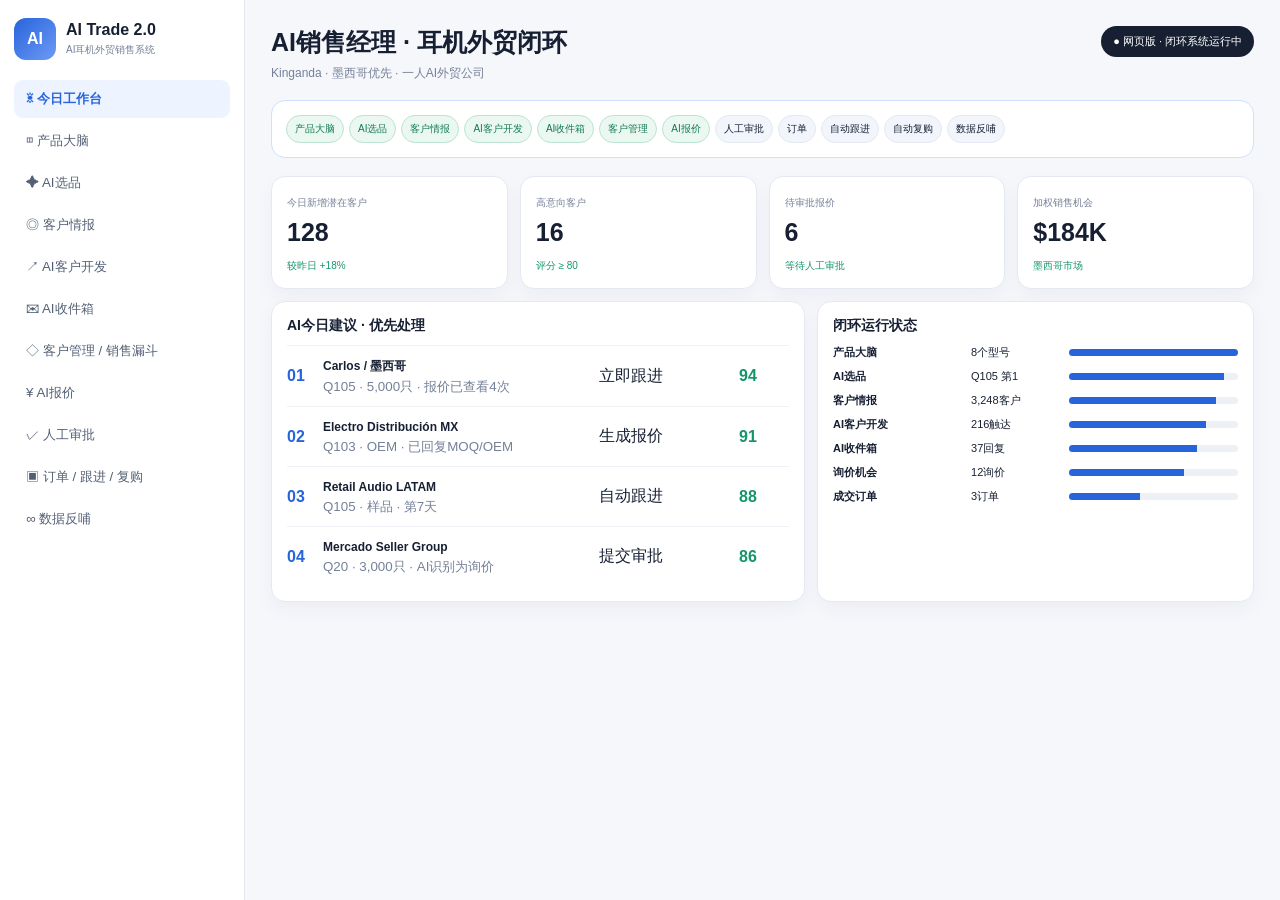
==== index.html @ da8021ea "将 AI Trade 2.0 管理后台全面中文化" ====
<!doctype html><html lang="zh-CN"><head><meta charset="utf-8"><meta name="viewport" content="width=device-width,initial-scale=1"><title>AI Trade 2.0 · AI耳机外贸销售系统</title><style>:root{--bg:#f5f7fb;--card:#fff;--text:#172033;--muted:#758198;--line:#e4e9f1;--blue:#2764dc;--soft:#edf4ff;--green:#159668}*{box-sizing:border-box}body{margin:0;font-family:"Microsoft YaHei",Arial,sans-serif;background:var(--bg);color:var(--text)}.app{display:grid;grid-template-columns:245px 1fr;min-height:100vh}aside{background:#fff;border-right:1px solid var(--line);padding:18px 14px;position:sticky;top:0;height:100vh}.brand{display:flex;gap:10px;align-items:center;margin-bottom:18px}.logo{width:42px;height:42px;border-radius:12px;background:linear-gradient(135deg,#2764dc,#6d9af5);display:grid;place-items:center;color:#fff;font-weight:900}.brand b{display:block}.brand small{font-size:10px;color:var(--muted)}nav button{width:100%;border:0;background:transparent;padding:10px 12px;border-radius:9px;text-align:left;color:#536074;cursor:pointer;margin:2px 0}nav button:hover,nav button.active{background:var(--soft);color:var(--blue);font-weight:700}main{padding:26px}.top{display:flex;justify-content:space-between;gap:20px;align-items:flex-start}.top h1{margin:0;font-size:25px}.top p{margin:6px 0 0;color:var(--muted);font-size:12px}.badge{background:#172033;color:white;border-radius:999px;padding:8px 12px;font-size:11px}.flow{background:#fff;border:1px solid #cfe0ff;border-radius:14px;padding:14px;margin:18px 0;display:flex;gap:5px;flex-wrap:wrap}.flow span{font-size:10px;padding:6px 8px;border-radius:999px;background:#f2f6fc;border:1px solid var(--line)}.flow span.done{background:#eaf8f1;color:#137a55;border-color:#bce4d1}.grid4{display:grid;grid-template-columns:repeat(4,1fr);gap:12px}.card{background:#fff;border:1px solid var(--line);border-radius:14px;padding:15px;box-shadow:0 8px 20px rgba(24,38,70,.04)}.kpi small{color:var(--muted);font-size:10px}.kpi b{display:block;font-size:25px;margin:8px 0}.kpi em{font-style:normal;color:var(--green);font-size:10px}.layout{display:grid;grid-template-columns:1.1fr .9fr;gap:12px;margin-top:12px}.section h2{margin:0 0 10px;font-size:14px}.lead{display:grid;grid-template-columns:36px 1fr 140px 50px;align-items:center;border-top:1px solid #eef1f5;padding:10px 0}.lead .n{font-weight:800;color:var(--blue)}.lead b{font-size:12px}.lead small{display:block;color:var(--muted);margin-top:3px}.score{color:var(--green);font-weight:800}.barrow{display:grid;grid-template-columns:130px 90px 1fr;gap:8px;align-items:center;margin:9px 0;font-size:11px}.bar{height:7px;background:#edf1f5;border-radius:10px;overflow:hidden}.bar i{display:block;height:100%;background:var(--blue)}table{width:100%;border-collapse:collapse;font-size:11px}th,td{text-align:left;padding:10px;border-bottom:1px solid #eef1f5}.tag{display:inline-block;padding:3px 7px;border-radius:999px;background:#eef3fb;font-size:9px}.hot{background:#fff0ed;color:#b7472e}.ok{background:#eaf8f1;color:#147b56}.page{display:none}.page.active{display:block}.btn{border:1px solid var(--blue);background:var(--blue);color:white;border-radius:8px;padding:7px 9px;font-size:10px;cursor:pointer}.ghost{background:white;color:var(--blue)}.productGrid{display:grid;grid-template-columns:repeat(4,1fr);gap:10px}.product h3{margin:0}.product p{color:var(--muted);font-size:10px;line-height:1.5}.product .rank{float:right;color:var(--green);font-weight:800}.pipeline{display:grid;grid-template-columns:repeat(4,1fr);gap:10px}.col{background:#f9fbfe;border:1px solid var(--line);border-radius:12px;padding:10px;min-height:180px}.deal{background:#fff;border:1px solid var(--line);border-radius:9px;padding:9px;margin-top:7px}.deal small{display:block;color:var(--muted);margin-top:4px}@media(max-width:1050px){.grid4,.productGrid{grid-template-columns:repeat(2,1fr)}.layout{grid-template-columns:1fr}.app{grid-template-columns:90px 1fr}.brand div:last-child,nav button span{display:none}.pipeline{grid-template-columns:repeat(2,1fr)}}@media(max-width:650px){main{padding:15px}.grid4,.productGrid,.pipeline{grid-template-columns:1fr}.app{grid-template-columns:1fr}aside{height:auto;position:static}nav{display:flex;overflow:auto}nav button{min-width:55px}}</style></head><body><div class="app"><aside><div class="brand"><div class="logo">AI</div><div><b>AI Trade 2.0</b><small>AI耳机外贸销售系统</small></div></div><nav id="nav"><button class="active" data-p="today">☀ <span>今日工作台</span></button><button data-p="products">◫ <span>产品大脑</span></button><button data-p="selection">✦ <span>AI选品</span></button><button data-p="leads">◎ <span>客户情报</span></button><button data-p="sdr">↗ <span>AI客户开发</span></button><button data-p="inbox">✉ <span>AI收件箱</span></button><button data-p="crm">◇ <span>客户管理 / 销售漏斗</span></button><button data-p="quote">¥ <span>AI报价</span></button><button data-p="approval">✓ <span>人工审批</span></button><button data-p="orders">▣ <span>订单 / 跟进 / 复购</span></button><button data-p="feedback">∞ <span>数据反哺</span></button></nav></aside><main><section id="today" class="page active"><div class="top"><div><h1>AI销售经理 · 耳机外贸闭环</h1><p>Kinganda · 墨西哥优先 · 一人AI外贸公司</p></div><div class="badge">● 网页版 · 闭环系统运行中</div></div><div class="flow"><span class="done">产品大脑</span><span class="done">AI选品</span><span class="done">客户情报</span><span class="done">AI客户开发</span><span class="done">AI收件箱</span><span class="done">客户管理</span><span class="done">AI报价</span><span>人工审批</span><span>订单</span><span>自动跟进</span><span>自动复购</span><span>数据反哺</span></div><div class="grid4"><div class="card kpi"><small>今日新增潜在客户</small><b>128</b><em>较昨日 +18%</em></div><div class="card kpi"><small>高意向客户</small><b>16</b><em>评分 ≥ 80</em></div><div class="card kpi"><small>待审批报价</small><b>6</b><em>等待人工审批</em></div><div class="card kpi"><small>加权销售机会</small><b>$184K</b><em>墨西哥市场</em></div></div><div class="layout"><div class="card section"><h2>AI今日建议 · 优先处理</h2><div class="lead"><div class="n">01</div><div><b>Carlos / 墨西哥</b><small>Q105 · 5,000只 · 报价已查看4次</small></div><div>立即跟进</div><div class="score">94</div></div><div class="lead"><div class="n">02</div><div><b>Electro Distribución MX</b><small>Q103 · OEM · 已回复MOQ/OEM</small></div><div>生成报价</div><div class="score">91</div></div><div class="lead"><div class="n">03</div><div><b>Retail Audio LATAM</b><small>Q105 · 样品 · 第7天</small></div><div>自动跟进</div><div class="score">88</div></div><div class="lead"><div class="n">04</div><div><b>Mercado Seller Group</b><small>Q20 · 3,000只 · AI识别为询价</small></div><div>提交审批</div><div class="score">86</div></div></div><div class="card section"><h2>闭环运行状态</h2><div class="barrow"><b>产品大脑</b><span>8个型号</span><div class="bar"><i style="width:100%"></i></div></div><div class="barrow"><b>AI选品</b><span>Q105 第1</span><div class="bar"><i style="width:92%"></i></div></div><div class="barrow"><b>客户情报</b><span>3,248客户</span><div class="bar"><i style="width:87%"></i></div></div><div class="barrow"><b>AI客户开发</b><span>216触达</span><div class="bar"><i style="width:81%"></i></div></div><div class="barrow"><b>AI收件箱</b><span>37回复</span><div class="bar"><i style="width:76%"></i></div></div><div class="barrow"><b>询价机会</b><span>12询价</span><div class="bar"><i style="width:68%"></i></div></div><div class="barrow"><b>成交订单</b><span>3订单</span><div class="bar"><i style="width:42%"></i></div></div></div></div></section><section id="products" class="page"><div class="top"><div><h1>产品大脑</h1><p>集中管理耳机知识、价格边界、起订量、OEM/ODM能力和市场定位。</p></div></div><div class="productGrid" id="productGrid"></div></section><section id="selection" class="page"><div class="top"><div><h1>AI选品</h1><p>根据市场匹配、客户回复、询价、成交和复购数据动态排名。</p></div></div><div class="card"><table><thead><tr><th>排名</th><th>型号</th><th>市场评分</th><th>回复率</th><th>询价率</th><th>AI建议</th></tr></thead><tbody><tr><td>#1</td><td><b>Q105</b></td><td>92</td><td>18.4%</td><td>7.1%</td><td><span class="tag ok">重点放量</span></td></tr><tr><td>#2</td><td><b>Q103</b></td><td>86</td><td>14.2%</td><td>5.8%</td><td><span class="tag ok">继续推广</span></td></tr><tr><td>#3</td><td><b>Q20</b></td><td>78</td><td>9.8%</td><td>3.9%</td><td><span class="tag">继续测试</span></td></tr></tbody></table></div></section><section id="leads" class="page"><div class="top"><div><h1>客户情报</h1><p>目标公司 → 公司研究 → 关键联系人 → 销售渠道 → 产品缺口 → 客户评分。</p></div></div><div class="card"><table><thead><tr><th>公司</th><th>国家</th><th>渠道</th><th>匹配型号</th><th>评分</th><th>下一步</th></tr></thead><tbody><tr><td><b>Electro Distribución MX</b></td><td>墨西哥</td><td>经销商</td><td>Q105</td><td class="score">94</td><td>AI开发</td></tr><tr><td><b>Retail Audio LATAM</b></td><td>墨西哥</td><td>零售</td><td>Q103</td><td class="score">91</td><td>样品跟进</td></tr><tr><td><b>Mercado Seller Group</b></td><td>墨西哥</td><td>电商</td><td>Q20</td><td class="score">86</td><td>生成报价</td></tr></tbody></table></div></section><section id="sdr" class="page"><div class="top"><div><h1>AI客户开发</h1><p>AI根据客户网站、销售渠道和产品缺口生成个性化开发内容；对外邮件自动使用客户语言。</p></div></div><div class="card"><b>开发信草稿 · Electro Distribución MX</b><p style="font-size:12px;line-height:1.8">Hi Carlos team,<br><br>I reviewed your Mexico audio portfolio and noticed a gap in glasses-friendly open-ear models. We manufacture Q105, a memory-wire open-ear model selected by our Product Brain for your channel. MOQ is 1,000 pcs with OEM packaging available.<br><br>Would it help if I send 1K / 3K / 5K distributor pricing?</p><small style="color:#758198">说明：后台为中文；发送给海外客户的内容保持英语、西班牙语等客户对应语言。</small><br><br><button class="btn" onclick="alert('已送入人工审批队列（当前为网页预览模式）')">送人工审批</button></div></section><section id="inbox" class="page"><div class="top"><div><h1>AI收件箱</h1><p>自动识别价格、MOQ、样品、OEM、询价、代理意向、拒绝等客户意图，并推动CRM状态。</p></div></div><div class="card"><table><thead><tr><th>客户</th><th>客户原始消息</th><th>AI识别意图</th><th>客户阶段</th></tr></thead><tbody><tr><td>Electro Distribución MX</td><td>Please quote 3,000 pcs Q105.</td><td><span class="tag hot">正式询价</span></td><td>询价</td></tr><tr><td>Retail Audio LATAM</td><td>Can you send a sample?</td><td><span class="tag">样品需求</span></td><td>样品</td></tr></tbody></table></div></section><section id="crm" class="page"><div class="top"><div><h1>客户管理 / 销售漏斗</h1><p>潜在客户 → 已触达 → 已回复 → 询价 → 已报价 → 样品 → 成交。</p></div></div><div class="pipeline"><div class="col"><b>潜在客户</b><div class="deal">ABC Mobile<small>Q20 · 评分74</small></div></div><div class="col"><b>询价</b><div class="deal">Electro Distribución MX<small>Q105 · $18,600 · 成交概率65%</small></div></div><div class="col"><b>已报价</b><div class="deal">Mercado Seller Group<small>Q20 · $11,400 · 成交概率72%</small></div></div><div class="col"><b>已成交</b><div class="deal">Retail Audio LATAM<small>Q103 · $24,800 · 100%</small></div></div></div></section><section id="quote" class="page"><div class="top"><div><h1>AI报价</h1><p>自动读取产品大脑阶梯价格；低于最低销售价时自动拦截并提交人工审批。</p></div></div><div class="card"><table><thead><tr><th>客户</th><th>型号</th><th>数量</th><th>单价</th><th>总金额</th><th>状态</th></tr></thead><tbody><tr><td>Electro Distribución MX</td><td>Q105</td><td>3,000</td><td>$6.20</td><td>$18,600</td><td><span class="tag hot">等待审批</span></td></tr></tbody></table></div></section><section id="approval" class="page"><div class="top"><div><h1>人工审批</h1><p>最低价、账期、独家代理、特殊条款和关键报价必须由你批准。</p></div></div><div class="card"><b>Q105 · Electro Distribución MX</b><p>3,000只 · US$18,600 · 利润规则：通过</p><button class="btn" onclick="this.textContent='已批准';this.disabled=true">批准报价</button> <button class="btn ghost">拒绝</button></div></section><section id="orders" class="page"><div class="top"><div><h1>订单 → 自动跟进 → 自动复购</h1><p>人工审批后转订单；交付后自动启动复购计时和客户唤醒。</p></div></div><div class="card"><table><thead><tr><th>订单号</th><th>客户</th><th>型号</th><th>金额</th><th>订单状态</th><th>复购信号</th></tr></thead><tbody><tr><td>SO-260912-001</td><td>Retail Audio LATAM</td><td>Q103</td><td>$24,800</td><td><span class="tag ok">已交付</span></td><td>评分82 · 第30天</td></tr></tbody></table></div></section><section id="feedback" class="page"><div class="top"><div><h1>数据反哺</h1><p>回复、询价、成交、丢单和复购结果自动回写产品优先级、客户评分和渠道效果。</p></div></div><div class="grid4"><div class="card kpi"><small>客户回复率</small><b>16.8%</b></div><div class="card kpi"><small>询价转化率</small><b>6.2%</b></div><div class="card kpi"><small>成交率</small><b>2.4%</b></div><div class="card kpi"><small>复购信号</small><b>8</b></div></div></section></main></div><script>const products=[['Q105','记忆钢丝开放式耳机 · 眼镜友好',92],['Q103','开放式耳机 · 支持OEM/ODM',86],['Q20','高性价比TWS耳机',78],['Q110','高端耳挂式耳机',75],['Q86','运动耳机',72],['Q21','零售型TWS耳机',70],['Q81','入门级TWS耳机',68],['S19','私人品牌TWS耳机',66]];document.getElementById('productGrid').innerHTML=products.map(p=>`<div class="card product"><span class="rank">AI评分 ${p[2]}</span><h3>${p[0]}</h3><p>${p[1]}</p><span class="tag">起订量 1,000只</span> <span class="tag">OEM/ODM</span></div>`).join('');document.querySelectorAll('#nav button').forEach(b=>b.onclick=()=>{document.querySelectorAll('#nav button').forEach(x=>x.classList.remove('active'));b.classList.add('active');document.querySelectorAll('.page').forEach(x=>x.classList.remove('active'));document.getElementById(b.dataset.p).classList.add('active')});</script></body></html>
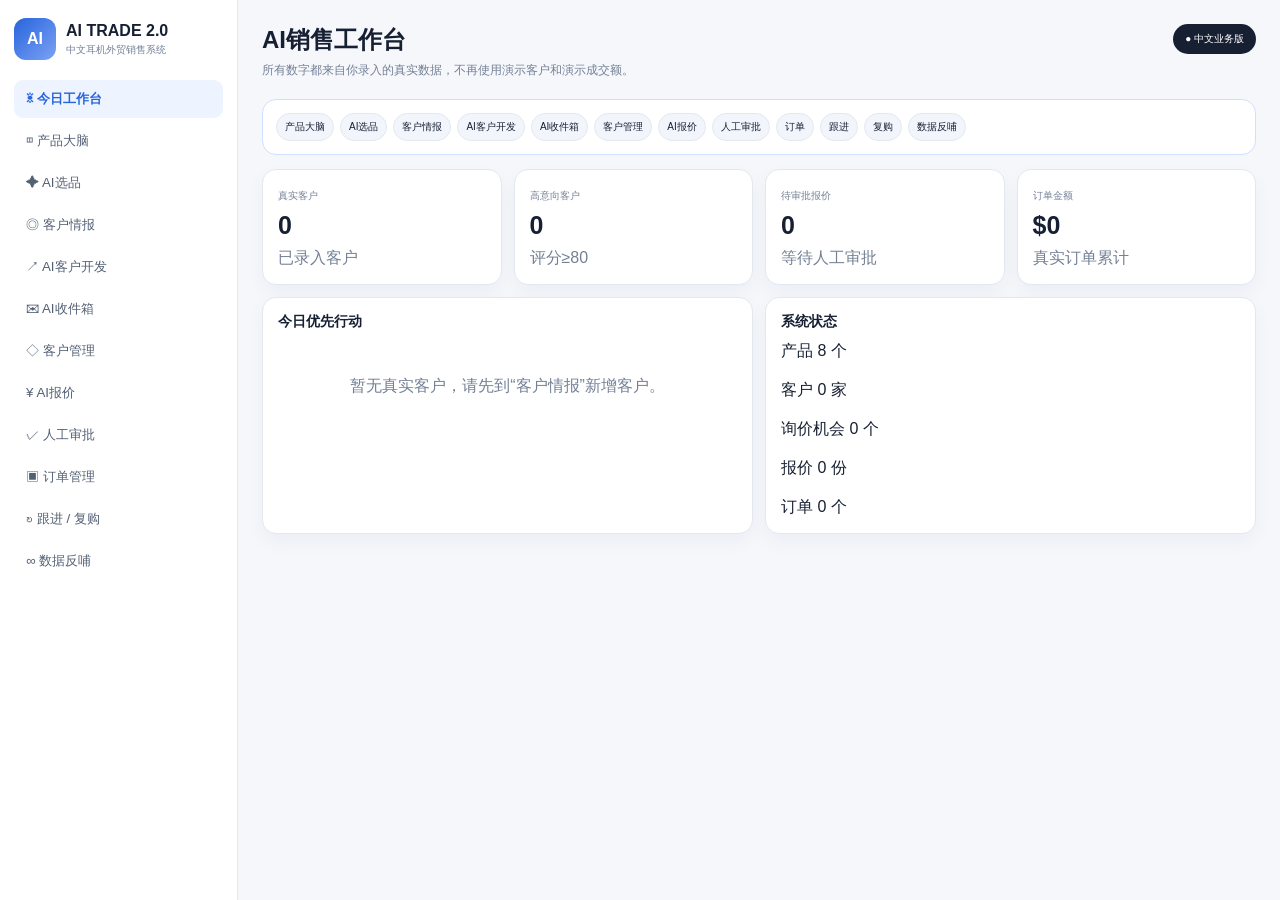
==== commit 035d2117: "升级中文真实数据驱动闭环版" ====
--- a/index.html
+++ b/index.html
@@ -1 +1 @@
-<!doctype html><html lang="zh-CN"><head><meta charset="utf-8"><meta name="viewport" content="width=device-width,initial-scale=1"><title>AI Trade 2.0 · AI耳机外贸销售系统</title><style>:root{--bg:#f5f7fb;--card:#fff;--text:#172033;--muted:#758198;--line:#e4e9f1;--blue:#2764dc;--soft:#edf4ff;--green:#159668}*{box-sizing:border-box}body{margin:0;font-family:"Microsoft YaHei",Arial,sans-serif;background:var(--bg);color:var(--text)}.app{display:grid;grid-template-columns:245px 1fr;min-height:100vh}aside{background:#fff;border-right:1px solid var(--line);padding:18px 14px;position:sticky;top:0;height:100vh}.brand{display:flex;gap:10px;align-items:center;margin-bottom:18px}.logo{width:42px;height:42px;border-radius:12px;background:linear-gradient(135deg,#2764dc,#6d9af5);display:grid;place-items:center;color:#fff;font-weight:900}.brand b{display:block}.brand small{font-size:10px;color:var(--muted)}nav button{width:100%;border:0;background:transparent;padding:10px 12px;border-radius:9px;text-align:left;color:#536074;cursor:pointer;margin:2px 0}nav button:hover,nav button.active{background:var(--soft);color:var(--blue);font-weight:700}main{padding:26px}.top{display:flex;justify-content:space-between;gap:20px;align-items:flex-start}.top h1{margin:0;font-size:25px}.top p{margin:6px 0 0;color:var(--muted);font-size:12px}.badge{background:#172033;color:white;border-radius:999px;padding:8px 12px;font-size:11px}.flow{background:#fff;border:1px solid #cfe0ff;border-radius:14px;padding:14px;margin:18px 0;display:flex;gap:5px;flex-wrap:wrap}.flow span{font-size:10px;padding:6px 8px;border-radius:999px;background:#f2f6fc;border:1px solid var(--line)}.flow span.done{background:#eaf8f1;color:#137a55;border-color:#bce4d1}.grid4{display:grid;grid-template-columns:repeat(4,1fr);gap:12px}.card{background:#fff;border:1px solid var(--line);border-radius:14px;padding:15px;box-shadow:0 8px 20px rgba(24,38,70,.04)}.kpi small{color:var(--muted);font-size:10px}.kpi b{display:block;font-size:25px;margin:8px 0}.kpi em{font-style:normal;color:var(--green);font-size:10px}.layout{display:grid;grid-template-columns:1.1fr .9fr;gap:12px;margin-top:12px}.section h2{margin:0 0 10px;font-size:14px}.lead{display:grid;grid-template-columns:36px 1fr 140px 50px;align-items:center;border-top:1px solid #eef1f5;padding:10px 0}.lead .n{font-weight:800;color:var(--blue)}.lead b{font-size:12px}.lead small{display:block;color:var(--muted);margin-top:3px}.score{color:var(--green);font-weight:800}.barrow{display:grid;grid-template-columns:130px 90px 1fr;gap:8px;align-items:center;margin:9px 0;font-size:11px}.bar{height:7px;background:#edf1f5;border-radius:10px;overflow:hidden}.bar i{display:block;height:100%;background:var(--blue)}table{width:100%;border-collapse:collapse;font-size:11px}th,td{text-align:left;padding:10px;border-bottom:1px solid #eef1f5}.tag{display:inline-block;padding:3px 7px;border-radius:999px;background:#eef3fb;font-size:9px}.hot{background:#fff0ed;color:#b7472e}.ok{background:#eaf8f1;color:#147b56}.page{display:none}.page.active{display:block}.btn{border:1px solid var(--blue);background:var(--blue);color:white;border-radius:8px;padding:7px 9px;font-size:10px;cursor:pointer}.ghost{background:white;color:var(--blue)}.productGrid{display:grid;grid-template-columns:repeat(4,1fr);gap:10px}.product h3{margin:0}.product p{color:var(--muted);font-size:10px;line-height:1.5}.product .rank{float:right;color:var(--green);font-weight:800}.pipeline{display:grid;grid-template-columns:repeat(4,1fr);gap:10px}.col{background:#f9fbfe;border:1px solid var(--line);border-radius:12px;padding:10px;min-height:180px}.deal{background:#fff;border:1px solid var(--line);border-radius:9px;padding:9px;margin-top:7px}.deal small{display:block;color:var(--muted);margin-top:4px}@media(max-width:1050px){.grid4,.productGrid{grid-template-columns:repeat(2,1fr)}.layout{grid-template-columns:1fr}.app{grid-template-columns:90px 1fr}.brand div:last-child,nav button span{display:none}.pipeline{grid-template-columns:repeat(2,1fr)}}@media(max-width:650px){main{padding:15px}.grid4,.productGrid,.pipeline{grid-template-columns:1fr}.app{grid-template-columns:1fr}aside{height:auto;position:static}nav{display:flex;overflow:auto}nav button{min-width:55px}}</style></head><body><div class="app"><aside><div class="brand"><div class="logo">AI</div><div><b>AI Trade 2.0</b><small>AI耳机外贸销售系统</small></div></div><nav id="nav"><button class="active" data-p="today">☀ <span>今日工作台</span></button><button data-p="products">◫ <span>产品大脑</span></button><button data-p="selection">✦ <span>AI选品</span></button><button data-p="leads">◎ <span>客户情报</span></button><button data-p="sdr">↗ <span>AI客户开发</span></button><button data-p="inbox">✉ <span>AI收件箱</span></button><button data-p="crm">◇ <span>客户管理 / 销售漏斗</span></button><button data-p="quote">¥ <span>AI报价</span></button><button data-p="approval">✓ <span>人工审批</span></button><button data-p="orders">▣ <span>订单 / 跟进 / 复购</span></button><button data-p="feedback">∞ <span>数据反哺</span></button></nav></aside><main><section id="today" class="page active"><div class="top"><div><h1>AI销售经理 · 耳机外贸闭环</h1><p>Kinganda · 墨西哥优先 · 一人AI外贸公司</p></div><div class="badge">● 网页版 · 闭环系统运行中</div></div><div class="flow"><span class="done">产品大脑</span><span class="done">AI选品</span><span class="done">客户情报</span><span class="done">AI客户开发</span><span class="done">AI收件箱</span><span class="done">客户管理</span><span class="done">AI报价</span><span>人工审批</span><span>订单</span><span>自动跟进</span><span>自动复购</span><span>数据反哺</span></div><div class="grid4"><div class="card kpi"><small>今日新增潜在客户</small><b>128</b><em>较昨日 +18%</em></div><div class="card kpi"><small>高意向客户</small><b>16</b><em>评分 ≥ 80</em></div><div class="card kpi"><small>待审批报价</small><b>6</b><em>等待人工审批</em></div><div class="card kpi"><small>加权销售机会</small><b>$184K</b><em>墨西哥市场</em></div></div><div class="layout"><div class="card section"><h2>AI今日建议 · 优先处理</h2><div class="lead"><div class="n">01</div><div><b>Carlos / 墨西哥</b><small>Q105 · 5,000只 · 报价已查看4次</small></div><div>立即跟进</div><div class="score">94</div></div><div class="lead"><div class="n">02</div><div><b>Electro Distribución MX</b><small>Q103 · OEM · 已回复MOQ/OEM</small></div><div>生成报价</div><div class="score">91</div></div><div class="lead"><div class="n">03</div><div><b>Retail Audio LATAM</b><small>Q105 · 样品 · 第7天</small></div><div>自动跟进</div><div class="score">88</div></div><div class="lead"><div class="n">04</div><div><b>Mercado Seller Group</b><small>Q20 · 3,000只 · AI识别为询价</small></div><div>提交审批</div><div class="score">86</div></div></div><div class="card section"><h2>闭环运行状态</h2><div class="barrow"><b>产品大脑</b><span>8个型号</span><div class="bar"><i style="width:100%"></i></div></div><div class="barrow"><b>AI选品</b><span>Q105 第1</span><div class="bar"><i style="width:92%"></i></div></div><div class="barrow"><b>客户情报</b><span>3,248客户</span><div class="bar"><i style="width:87%"></i></div></div><div class="barrow"><b>AI客户开发</b><span>216触达</span><div class="bar"><i style="width:81%"></i></div></div><div class="barrow"><b>AI收件箱</b><span>37回复</span><div class="bar"><i style="width:76%"></i></div></div><div class="barrow"><b>询价机会</b><span>12询价</span><div class="bar"><i style="width:68%"></i></div></div><div class="barrow"><b>成交订单</b><span>3订单</span><div class="bar"><i style="width:42%"></i></div></div></div></div></section><section id="products" class="page"><div class="top"><div><h1>产品大脑</h1><p>集中管理耳机知识、价格边界、起订量、OEM/ODM能力和市场定位。</p></div></div><div class="productGrid" id="productGrid"></div></section><section id="selection" class="page"><div class="top"><div><h1>AI选品</h1><p>根据市场匹配、客户回复、询价、成交和复购数据动态排名。</p></div></div><div class="card"><table><thead><tr><th>排名</th><th>型号</th><th>市场评分</th><th>回复率</th><th>询价率</th><th>AI建议</th></tr></thead><tbody><tr><td>#1</td><td><b>Q105</b></td><td>92</td><td>18.4%</td><td>7.1%</td><td><span class="tag ok">重点放量</span></td></tr><tr><td>#2</td><td><b>Q103</b></td><td>86</td><td>14.2%</td><td>5.8%</td><td><span class="tag ok">继续推广</span></td></tr><tr><td>#3</td><td><b>Q20</b></td><td>78</td><td>9.8%</td><td>3.9%</td><td><span class="tag">继续测试</span></td></tr></tbody></table></div></section><section id="leads" class="page"><div class="top"><div><h1>客户情报</h1><p>目标公司 → 公司研究 → 关键联系人 → 销售渠道 → 产品缺口 → 客户评分。</p></div></div><div class="card"><table><thead><tr><th>公司</th><th>国家</th><th>渠道</th><th>匹配型号</th><th>评分</th><th>下一步</th></tr></thead><tbody><tr><td><b>Electro Distribución MX</b></td><td>墨西哥</td><td>经销商</td><td>Q105</td><td class="score">94</td><td>AI开发</td></tr><tr><td><b>Retail Audio LATAM</b></td><td>墨西哥</td><td>零售</td><td>Q103</td><td class="score">91</td><td>样品跟进</td></tr><tr><td><b>Mercado Seller Group</b></td><td>墨西哥</td><td>电商</td><td>Q20</td><td class="score">86</td><td>生成报价</td></tr></tbody></table></div></section><section id="sdr" class="page"><div class="top"><div><h1>AI客户开发</h1><p>AI根据客户网站、销售渠道和产品缺口生成个性化开发内容；对外邮件自动使用客户语言。</p></div></div><div class="card"><b>开发信草稿 · Electro Distribución MX</b><p style="font-size:12px;line-height:1.8">Hi Carlos team,<br><br>I reviewed your Mexico audio portfolio and noticed a gap in glasses-friendly open-ear models. We manufacture Q105, a memory-wire open-ear model selected by our Product Brain for your channel. MOQ is 1,000 pcs with OEM packaging available.<br><br>Would it help if I send 1K / 3K / 5K distributor pricing?</p><small style="color:#758198">说明：后台为中文；发送给海外客户的内容保持英语、西班牙语等客户对应语言。</small><br><br><button class="btn" onclick="alert('已送入人工审批队列（当前为网页预览模式）')">送人工审批</button></div></section><section id="inbox" class="page"><div class="top"><div><h1>AI收件箱</h1><p>自动识别价格、MOQ、样品、OEM、询价、代理意向、拒绝等客户意图，并推动CRM状态。</p></div></div><div class="card"><table><thead><tr><th>客户</th><th>客户原始消息</th><th>AI识别意图</th><th>客户阶段</th></tr></thead><tbody><tr><td>Electro Distribución MX</td><td>Please quote 3,000 pcs Q105.</td><td><span class="tag hot">正式询价</span></td><td>询价</td></tr><tr><td>Retail Audio LATAM</td><td>Can you send a sample?</td><td><span class="tag">样品需求</span></td><td>样品</td></tr></tbody></table></div></section><section id="crm" class="page"><div class="top"><div><h1>客户管理 / 销售漏斗</h1><p>潜在客户 → 已触达 → 已回复 → 询价 → 已报价 → 样品 → 成交。</p></div></div><div class="pipeline"><div class="col"><b>潜在客户</b><div class="deal">ABC Mobile<small>Q20 · 评分74</small></div></div><div class="col"><b>询价</b><div class="deal">Electro Distribución MX<small>Q105 · $18,600 · 成交概率65%</small></div></div><div class="col"><b>已报价</b><div class="deal">Mercado Seller Group<small>Q20 · $11,400 · 成交概率72%</small></div></div><div class="col"><b>已成交</b><div class="deal">Retail Audio LATAM<small>Q103 · $24,800 · 100%</small></div></div></div></section><section id="quote" class="page"><div class="top"><div><h1>AI报价</h1><p>自动读取产品大脑阶梯价格；低于最低销售价时自动拦截并提交人工审批。</p></div></div><div class="card"><table><thead><tr><th>客户</th><th>型号</th><th>数量</th><th>单价</th><th>总金额</th><th>状态</th></tr></thead><tbody><tr><td>Electro Distribución MX</td><td>Q105</td><td>3,000</td><td>$6.20</td><td>$18,600</td><td><span class="tag hot">等待审批</span></td></tr></tbody></table></div></section><section id="approval" class="page"><div class="top"><div><h1>人工审批</h1><p>最低价、账期、独家代理、特殊条款和关键报价必须由你批准。</p></div></div><div class="card"><b>Q105 · Electro Distribución MX</b><p>3,000只 · US$18,600 · 利润规则：通过</p><button class="btn" onclick="this.textContent='已批准';this.disabled=true">批准报价</button> <button class="btn ghost">拒绝</button></div></section><section id="orders" class="page"><div class="top"><div><h1>订单 → 自动跟进 → 自动复购</h1><p>人工审批后转订单；交付后自动启动复购计时和客户唤醒。</p></div></div><div class="card"><table><thead><tr><th>订单号</th><th>客户</th><th>型号</th><th>金额</th><th>订单状态</th><th>复购信号</th></tr></thead><tbody><tr><td>SO-260912-001</td><td>Retail Audio LATAM</td><td>Q103</td><td>$24,800</td><td><span class="tag ok">已交付</span></td><td>评分82 · 第30天</td></tr></tbody></table></div></section><section id="feedback" class="page"><div class="top"><div><h1>数据反哺</h1><p>回复、询价、成交、丢单和复购结果自动回写产品优先级、客户评分和渠道效果。</p></div></div><div class="grid4"><div class="card kpi"><small>客户回复率</small><b>16.8%</b></div><div class="card kpi"><small>询价转化率</small><b>6.2%</b></div><div class="card kpi"><small>成交率</small><b>2.4%</b></div><div class="card kpi"><small>复购信号</small><b>8</b></div></div></section></main></div><script>const products=[['Q105','记忆钢丝开放式耳机 · 眼镜友好',92],['Q103','开放式耳机 · 支持OEM/ODM',86],['Q20','高性价比TWS耳机',78],['Q110','高端耳挂式耳机',75],['Q86','运动耳机',72],['Q21','零售型TWS耳机',70],['Q81','入门级TWS耳机',68],['S19','私人品牌TWS耳机',66]];document.getElementById('productGrid').innerHTML=products.map(p=>`<div class="card product"><span class="rank">AI评分 ${p[2]}</span><h3>${p[0]}</h3><p>${p[1]}</p><span class="tag">起订量 1,000只</span> <span class="tag">OEM/ODM</span></div>`).join('');document.querySelectorAll('#nav button').forEach(b=>b.onclick=()=>{document.querySelectorAll('#nav button').forEach(x=>x.classList.remove('active'));b.classList.add('active');document.querySelectorAll('.page').forEach(x=>x.classList.remove('active'));document.getElementById(b.dataset.p).classList.add('active')});</script></body></html>+<!doctype html><html lang="zh-CN"><head><meta charset="utf-8"><meta name="viewport" content="width=device-width,initial-scale=1"><title>AI TRADE 2.0 · 中文耳机外贸系统</title><style>:root{--b:#2764dc;--g:#159668;--r:#d9534f;--bg:#f5f7fb;--line:#e3e8f0;--text:#172033;--muted:#748096}*{box-sizing:border-box}body{margin:0;font-family:"Microsoft YaHei",Arial,sans-serif;background:var(--bg);color:var(--text)}.app{display:grid;grid-template-columns:238px 1fr;min-height:100vh}aside{background:#fff;border-right:1px solid var(--line);padding:18px 14px;position:sticky;top:0;height:100vh}.brand{display:flex;gap:10px;align-items:center;margin-bottom:18px}.logo{width:42px;height:42px;border-radius:12px;background:linear-gradient(135deg,#2764dc,#7ba2f5);display:grid;place-items:center;color:#fff;font-weight:900}.brand small{display:block;color:var(--muted);font-size:10px;margin-top:3px}nav button{width:100%;border:0;background:transparent;padding:10px 12px;margin:2px 0;text-align:left;border-radius:9px;color:#536074;cursor:pointer}nav button.active,nav button:hover{background:#edf4ff;color:var(--b);font-weight:700}main{padding:24px}.page{display:none}.page.active{display:block}.top{display:flex;justify-content:space-between;align-items:flex-start;gap:16px;margin-bottom:14px}.top h1{margin:0;font-size:24px}.top p{margin:6px 0;color:var(--muted);font-size:12px}.badge{background:#172033;color:#fff;border-radius:999px;padding:8px 12px;font-size:10px}.grid4{display:grid;grid-template-columns:repeat(4,1fr);gap:12px}.card{background:#fff;border:1px solid var(--line);border-radius:14px;padding:15px;box-shadow:0 8px 20px rgba(20,35,70,.04)}.kpi small{color:var(--muted);font-size:10px}.kpi b{font-size:25px;display:block;margin:8px 0}.flow{background:#fff;border:1px solid #cfe0ff;border-radius:14px;padding:13px;margin-bottom:14px;display:flex;gap:6px;flex-wrap:wrap}.flow span{background:#f2f6fc;border:1px solid var(--line);padding:6px 8px;border-radius:999px;font-size:10px}.btn{border:1px solid var(--b);background:var(--b);color:#fff;border-radius:8px;padding:8px 10px;font-size:11px;cursor:pointer}.btn.ghost{background:#fff;color:var(--b)}.btn.red{background:var(--r);border-color:var(--r)}.toolbar{display:flex;gap:8px;flex-wrap:wrap;margin-bottom:12px}table{width:100%;border-collapse:collapse;font-size:11px}th,td{padding:10px;border-bottom:1px solid #edf0f5;text-align:left;vertical-align:top}th{color:#6b7588;background:#fafbfd}.tag{display:inline-block;padding:3px 7px;border-radius:999px;background:#eef3fb;font-size:9px}.ok{background:#eaf8f1;color:#147b56}.hot{background:#fff0ed;color:#b7472e}.muted{color:var(--muted)}.empty{padding:35px;text-align:center;color:var(--muted)}.productGrid{display:grid;grid-template-columns:repeat(4,1fr);gap:10px}.product h3{margin:0 0 7px}.product small{color:var(--muted)}.product .score{float:right;color:var(--g);font-weight:800}.pipeline{display:grid;grid-template-columns:repeat(5,1fr);gap:10px}.col{background:#f9fbfe;border:1px solid var(--line);border-radius:12px;padding:9px;min-height:190px}.deal{background:#fff;border:1px solid var(--line);border-radius:8px;padding:8px;margin-top:7px}.deal small{display:block;color:var(--muted);margin-top:4px}.sectionTitle{font-size:14px;margin:0 0 10px}.two{display:grid;grid-template-columns:1fr 1fr;gap:12px}.note{font-size:10px;color:var(--muted);line-height:1.6}.input{padding:8px;border:1px solid var(--line);border-radius:8px;min-width:120px}@media(max-width:1000px){.grid4,.productGrid{grid-template-columns:repeat(2,1fr)}.pipeline{grid-template-columns:repeat(2,1fr)}.two{grid-template-columns:1fr}.app{grid-template-columns:82px 1fr}.brand div:last-child,nav button span{display:none}}@media(max-width:650px){.app{grid-template-columns:1fr}aside{position:static;height:auto}nav{display:flex;overflow:auto}.grid4,.productGrid,.pipeline{grid-template-columns:1fr}main{padding:14px}}</style></head><body><div class="app"><aside><div class="brand"><div class="logo">AI</div><div><b>AI TRADE 2.0</b><small>中文耳机外贸销售系统</small></div></div><nav id="nav"><button class="active" data-p="today">☀ <span>今日工作台</span></button><button data-p="products">◫ <span>产品大脑</span></button><button data-p="selection">✦ <span>AI选品</span></button><button data-p="leads">◎ <span>客户情报</span></button><button data-p="sdr">↗ <span>AI客户开发</span></button><button data-p="inbox">✉ <span>AI收件箱</span></button><button data-p="crm">◇ <span>客户管理</span></button><button data-p="quotes">¥ <span>AI报价</span></button><button data-p="approval">✓ <span>人工审批</span></button><button data-p="orders">▣ <span>订单管理</span></button><button data-p="follow">↻ <span>跟进 / 复购</span></button><button data-p="feedback">∞ <span>数据反哺</span></button></nav></aside><main><section id="today" class="page active"><div class="top"><div><h1>AI销售工作台</h1><p>所有数字都来自你录入的真实数据，不再使用演示客户和演示成交额。</p></div><div class="badge">● 中文业务版</div></div><div class="flow"><span>产品大脑</span><span>AI选品</span><span>客户情报</span><span>AI客户开发</span><span>AI收件箱</span><span>客户管理</span><span>AI报价</span><span>人工审批</span><span>订单</span><span>跟进</span><span>复购</span><span>数据反哺</span></div><div class="grid4" id="kpis"></div><div class="two" style="margin-top:12px"><div class="card"><h2 class="sectionTitle">今日优先行动</h2><div id="actions"></div></div><div class="card"><h2 class="sectionTitle">系统状态</h2><div id="status"></div></div></div></section><section id="products" class="page"><div class="top"><div><h1>产品大脑</h1><p>管理型号、MOQ、成本、底价、阶梯报价、市场评分和OEM能力。</p></div><button class="btn" onclick="addProduct()">+ 新增产品</button></div><div class="productGrid" id="productGrid"></div></section><section id="selection" class="page"><div class="top"><div><h1>AI选品</h1><p>根据市场评分、询价、成交和复购数据动态排序。</p></div></div><div class="card"><table><thead><tr><th>排名</th><th>型号</th><th>市场评分</th><th>询价数</th><th>订单数</th><th>复购信号</th><th>AI建议</th></tr></thead><tbody id="selectionRows"></tbody></table></div></section><section id="leads" class="page"><div class="top"><div><h1>客户情报</h1><p>录入真实目标客户、国家、渠道、联系人、邮箱、WhatsApp、匹配型号与评分。</p></div><button class="btn" onclick="addLead()">+ 新增客户</button></div><div class="toolbar"><button class="btn ghost" onclick="exportData()">导出全部数据</button><button class="btn ghost" onclick="importData()">导入JSON</button></div><div class="card"><table><thead><tr><th>公司</th><th>国家</th><th>联系人</th><th>联系方式</th><th>渠道</th><th>匹配型号</th><th>评分</th><th>阶段</th><th>操作</th></tr></thead><tbody id="leadRows"></tbody></table></div></section><section id="sdr" class="page"><div class="top"><div><h1>AI客户开发</h1><p>后台中文；对外开发内容根据客户国家使用英语、西班牙语等对应语言。</p></div></div><div class="card"><div class="note">选择客户后生成个性化开发草稿。当前网页版本负责业务流程与数据管理；真实邮件发送将在接入 Gmail/API 后启用。</div><br><select id="sdrLead" class="input"></select> <button class="btn" onclick="makeDraft()">生成开发草稿</button><div id="draft" style="margin-top:15px;line-height:1.8;font-size:12px"></div></div></section><section id="inbox" class="page"><div class="top"><div><h1>AI收件箱</h1><p>把客户回复录入系统，AI规则识别询价、样品、MOQ、OEM、代理和拒绝，并推进CRM。</p></div></div><div class="card"><select id="inboxLead" class="input"></select> <input id="inboxMsg" class="input" style="min-width:380px" placeholder="粘贴客户回复，如 Please quote 3000 pcs Q105"> <button class="btn" onclick="processInbox()">AI识别并推进</button><div id="inboxResult" style="margin-top:12px"></div></div></section><section id="crm" class="page"><div class="top"><div><h1>客户管理 / 销售漏斗</h1><p>潜在客户 → 已联系 → 已回复 → 询价 → 已报价 → 样品 → 成交。</p></div></div><div class="pipeline" id="pipeline"></div></section><section id="quotes" class="page"><div class="top"><div><h1>AI报价</h1><p>从产品大脑读取价格；低于底价自动拦截并要求人工审批。</p></div><button class="btn" onclick="addQuote()">+ 新建报价</button></div><div class="card"><table><thead><tr><th>客户</th><th>型号</th><th>数量</th><th>单价</th><th>总额</th><th>状态</th><th>操作</th></tr></thead><tbody id="quoteRows"></tbody></table></div></section><section id="approval" class="page"><div class="top"><div><h1>人工审批</h1><p>报价、底价、账期、独代等高风险事项必须人工批准。</p></div></div><div id="approvalList"></div></section><section id="orders" class="page"><div class="top"><div><h1>订单管理</h1><p>只有已批准报价才能转订单；交付后自动进入复购池。</p></div></div><div class="card"><table><thead><tr><th>订单号</th><th>客户</th><th>型号</th><th>数量</th><th>金额</th><th>状态</th><th>操作</th></tr></thead><tbody id="orderRows"></tbody></table></div></section><section id="follow" class="page"><div class="top"><div><h1>跟进 / 复购</h1><p>自动根据客户阶段生成下一步；已交付订单形成复购信号。</p></div></div><div class="two"><div class="card"><h2 class="sectionTitle">跟进任务</h2><div id="followList"></div></div><div class="card"><h2 class="sectionTitle">复购池</h2><div id="reorderList"></div></div></div></section><section id="feedback" class="page"><div class="top"><div><h1>数据反哺</h1><p>询价、成交、丢单、复购会反向影响产品优先级与客户评分。</p></div></div><div class="grid4" id="feedbackKpis"></div><div class="card" style="margin-top:12px"><h2 class="sectionTitle">产品表现</h2><table><thead><tr><th>型号</th><th>客户数</th><th>询价</th><th>订单</th><th>复购信号</th><th>综合评分</th></tr></thead><tbody id="feedbackRows"></tbody></table></div></section></main></div><script>const KEY='aitrade_cn_v1';const seedProducts=[['Q105','记忆钢丝挂耳式开放耳机',1000,92],['Q103','开放式耳机 OEM/ODM',1000,86],['Q20','TWS 主流款',1000,78],['Q110','高端挂耳式耳机',1000,75],['Q86','运动耳机',1000,72],['Q21','零售TWS',1000,70],['Q81','入门TWS',1000,68],['S19','私模TWS',1000,66]];let db=JSON.parse(localStorage.getItem(KEY)||'null')||{products:seedProducts.map(x=>({id:uid(),model:x[0],name:x[1],moq:x[2],market:x[3],cost:null,floor:null,p1:null,p3:null,p5:null,oem:true})),leads:[],quotes:[],orders:[],events:[]};function uid(){return Math.random().toString(36).slice(2,10)}function save(){localStorage.setItem(KEY,JSON.stringify(db));renderAll()}function esc(s){return String(s??'').replace(/[&<>]/g,m=>({'&':'&amp;','<':'&lt;','>':'&gt;'}[m]))}function product(id){return db.products.find(x=>x.id===id)}function lead(id){return db.leads.find(x=>x.id===id)}function stageCN(s){return({prospect:'潜在客户',contacted:'已联系',replied:'已回复',rfq:'询价',quoted:'已报价',sample:'样品',won:'成交',lost:'丢单'})[s]||s}document.querySelectorAll('#nav button').forEach(b=>b.onclick=()=>{document.querySelectorAll('#nav button').forEach(x=>x.classList.remove('active'));b.classList.add('active');document.querySelectorAll('.page').forEach(x=>x.classList.remove('active'));document.getElementById(b.dataset.p).classList.add('active');renderAll()});function renderAll(){renderKpi();renderProducts();renderSelection();renderLeads();renderSelects();renderPipeline();renderQuotes();renderApprovals();renderOrders();renderFollow();renderFeedback()}function renderKpi(){let hot=db.leads.filter(x=>+x.score>=80).length,pending=db.quotes.filter(x=>x.status==='pending').length,won=db.orders.reduce((a,x)=>a+(+x.total||0),0),rfq=db.leads.filter(x=>['rfq','quoted','sample','won'].includes(x.stage)).length;document.getElementById('kpis').innerHTML=[['真实客户',db.leads.length,'已录入客户'],['高意向客户',hot,'评分≥80'],['待审批报价',pending,'等待人工审批'],['订单金额','$'+won.toLocaleString(),'真实订单累计']].map(x=>`<div class="card kpi"><small>${x[0]}</small><b>${x[1]}</b><span class="muted">${x[2]}</span></div>`).join('');let acts=[];db.leads.filter(x=>x.stage!=='won'&&x.stage!=='lost').sort((a,b)=>b.score-a.score).slice(0,6).forEach(x=>acts.push(`<div style="padding:9px 0;border-bottom:1px solid #edf0f5"><b>${esc(x.company)}</b> · ${stageCN(x.stage)} · 评分 ${x.score}<br><span class="muted">建议：${nextAction(x)}</span></div>`));document.getElementById('actions').innerHTML=acts.join('')||'<div class="empty">暂无真实客户，请先到“客户情报”新增客户。</div>';document.getElementById('status').innerHTML=`产品 ${db.products.length} 个<br><br>客户 ${db.leads.length} 家<br><br>询价机会 ${rfq} 个<br><br>报价 ${db.quotes.length} 份<br><br>订单 ${db.orders.length} 个`}function addProduct(){let model=prompt('型号');if(!model)return;let name=prompt('产品名称','耳机');let moq=+(prompt('MOQ','1000')||1000);let market=+(prompt('市场评分 0-100','70')||70);db.products.push({id:uid(),model,name,moq,market,cost:null,floor:null,p1:null,p3:null,p5:null,oem:true});save()}function editProduct(id){let p=product(id);p.cost=numPrompt('成本',p.cost);p.floor=numPrompt('底价',p.floor);p.p1=numPrompt('1000pcs单价',p.p1);p.p3=numPrompt('3000pcs单价',p.p3);p.p5=numPrompt('5000pcs单价',p.p5);p.market=+(prompt('市场评分',p.market)||p.market);save()}function numPrompt(t,v){let r=prompt(t,v??'');return r===''||r===null?v:+r}function renderProducts(){document.getElementById('productGrid').innerHTML=db.products.map(p=>`<div class="card product"><span class="score">${p.market}</span><h3>${esc(p.model)}</h3><small>${esc(p.name)}</small><p>MOQ：${p.moq}<br>成本：${p.cost??'未设置'}<br>底价：${p.floor??'未设置'}<br>1K/3K/5K：${p.p1??'-'} / ${p.p3??'-'} / ${p.p5??'-'}</p><button class="btn ghost" onclick="editProduct('${p.id}')">编辑价格</button></div>`).join('')}function statsForProduct(id){let leads=db.leads.filter(x=>x.productId===id),rfq=leads.filter(x=>['rfq','quoted','sample','won'].includes(x.stage)).length,orders=db.orders.filter(x=>x.productId===id),re=orders.filter(x=>x.status==='delivered').length;return{leads:leads.length,rfq,orders:orders.length,re}}function renderSelection(){let arr=db.products.map(p=>{let s=statsForProduct(p.id);let score=Math.min(100,Math.round(p.market+s.rfq*2+s.orders*5+s.re*3));return{p,s,score}}).sort((a,b)=>b.score-a.score);document.getElementById('selectionRows').innerHTML=arr.map((x,i)=>`<tr><td>#${i+1}</td><td><b>${esc(x.p.model)}</b></td><td>${x.p.market}</td><td>${x.s.rfq}</td><td>${x.s.orders}</td><td>${x.s.re}</td><td><span class="tag ${x.score>=85?'ok':''}">${x.score>=85?'重点放量':x.score>=75?'继续测试':'观察'}</span></td></tr>`).join('')}function addLead(){let company=prompt('公司名称');if(!company)return;let country=prompt('国家','墨西哥');let contact=prompt('联系人','');let email=prompt('邮箱','');let whatsapp=prompt('WhatsApp','');let channel=prompt('渠道：经销商/品牌商/电商/零售','经销商');let model=prompt('匹配型号','Q105');let p=db.products.find(x=>x.model.toLowerCase()===model.toLowerCase())||db.products[0];let score=+(prompt('客户评分 0-100','70')||70);db.leads.push({id:uid(),company,country,contact,email,whatsapp,channel,productId:p?.id||'',score,stage:'prospect',lastMsg:'',intent:'',created:Date.now()});save()}function renderLeads(){let el=document.getElementById('leadRows');el.innerHTML=db.leads.map(x=>`<tr><td><b>${esc(x.company)}</b></td><td>${esc(x.country)}</td><td>${esc(x.contact)}</td><td>${esc(x.email)}<br>${esc(x.whatsapp)}</td><td>${esc(x.channel)}</td><td>${esc(product(x.productId)?.model||'-')}</td><td>${x.score}</td><td><span class="tag">${stageCN(x.stage)}</span></td><td><button class="btn ghost" onclick="advanceLead('${x.id}')">推进</button> <button class="btn red" onclick="delLead('${x.id}')">删</button></td></tr>`).join('')||'<tr><td colspan="9" class="empty">暂无真实客户</td></tr>'}function advanceLead(id){let x=lead(id),seq=['prospect','contacted','replied','rfq','quoted','sample','won'];let i=seq.indexOf(x.stage);x.stage=seq[Math.min(i+1,seq.length-1)];save()}function delLead(id){if(confirm('删除该客户？')){db.leads=db.leads.filter(x=>x.id!==id);save()}}function renderSelects(){let opts=db.leads.map(x=>`<option value="${x.id}">${esc(x.company)}</option>`).join('');document.getElementById('sdrLead').innerHTML=opts;document.getElementById('inboxLead').innerHTML=opts}function makeDraft(){let x=lead(document.getElementById('sdrLead').value);if(!x)return;let p=product(x.productId);document.getElementById('draft').innerHTML=`<b>开发草稿 · ${esc(x.company)}</b><br><br>Hi ${esc(x.contact||x.company)} team,<br><br>I reviewed your ${esc(x.country)} sales channel and believe our ${esc(p?.model||'headphone')} could fit your portfolio. MOQ is ${p?.moq||1000} pcs and OEM/ODM is available.<br><br>Would you like me to send distributor pricing and sample details?<br><br><button class="btn" onclick="markContacted('${x.id}')">标记为已联系</button>`}function markContacted(id){let x=lead(id);x.stage='contacted';db.events.push({type:'sdr',leadId:id,time:Date.now()});save();alert('已推进为“已联系”')}function processInbox(){let x=lead(document.getElementById('inboxLead').value),msg=document.getElementById('inboxMsg').value.trim();if(!x||!msg)return;let m=msg.toLowerCase(),intent='普通回复',stage='replied';if(/quote|price|usd|cost/.test(m)){intent='询价/价格';stage='rfq'}if(/sample/.test(m)){intent='样品';stage='sample'}if(/moq/.test(m)){intent='MOQ';stage='replied'}if(/oem|logo|packag/.test(m)){intent='OEM/定制';stage='replied'}if(/distribut|agent|exclusive/.test(m)){intent='代理/经销';stage='rfq'}if(/no thanks|not interested|stop/.test(m)){intent='拒绝';stage='lost'}x.lastMsg=msg;x.intent=intent;x.stage=stage;db.events.push({type:'inbox',leadId:x.id,intent,time:Date.now()});document.getElementById('inboxResult').innerHTML=`AI识别：<b>${intent}</b> → CRM阶段：<b>${stageCN(stage)}</b>`;save()}function renderPipeline(){let stages=[['prospect','潜在客户'],['contacted','已联系'],['replied','已回复'],['rfq','询价'],['quoted','已报价']];document.getElementById('pipeline').innerHTML=stages.map(s=>`<div class="col"><b>${s[1]}</b>${db.leads.filter(x=>x.stage===s[0]).map(x=>`<div class="deal">${esc(x.company)}<small>${esc(product(x.productId)?.model||'-')} · 评分 ${x.score}</small></div>`).join('')}</div>`).join('')}function addQuote(){if(!db.leads.length)return alert('请先新增客户');let company=prompt('客户公司名');let x=db.leads.find(a=>a.company===company)||db.leads[0];let model=prompt('型号',product(x.productId)?.model||'Q105');let p=db.products.find(a=>a.model===model)||product(x.productId);let qty=+(prompt('数量','1000')||0);let suggested=qty>=5000?p.p5:qty>=3000?p.p3:p.p1;let unit=+(prompt('单价',suggested??'')||0);if(!unit)return alert('请先在产品大脑设置价格或手动输入单价');let below=p.floor!=null&&unit<p.floor;db.quotes.push({id:uid(),leadId:x.id,productId:p.id,qty,unit,total:+(qty*unit).toFixed(2),status:'pending',belowFloor:below,time:Date.now()});x.stage='quoted';save()}function renderQuotes(){document.getElementById('quoteRows').innerHTML=db.quotes.map(q=>{let x=lead(q.leadId),p=product(q.productId);return`<tr><td>${esc(x?.company||'-')}</td><td>${esc(p?.model||'-')}</td><td>${q.qty}</td><td>$${q.unit}</td><td>$${q.total.toLocaleString()}</td><td><span class="tag ${q.status==='approved'?'ok':q.belowFloor?'hot':''}">${q.status==='pending'?(q.belowFloor?'低于底价·待审批':'待审批'):q.status==='approved'?'已批准':'已拒绝'}</span></td><td>${q.status==='approved'?`<button class="btn" onclick="quoteToOrder('${q.id}')">转订单</button>`:'-'}</td></tr>`}).join('')||'<tr><td colspan="7" class="empty">暂无报价</td></tr>'}function renderApprovals(){let arr=db.quotes.filter(x=>x.status==='pending');document.getElementById('approvalList').innerHTML=arr.map(q=>`<div class="card" style="margin-bottom:10px"><b>${esc(lead(q.leadId)?.company)} · ${esc(product(q.productId)?.model)}</b><p>${q.qty}只 · 单价 $${q.unit} · 总额 $${q.total.toLocaleString()} ${q.belowFloor?'<span class="tag hot">低于底价</span>':''}</p><button class="btn" onclick="approve('${q.id}',true)">批准</button> <button class="btn red" onclick="approve('${q.id}',false)">拒绝</button></div>`).join('')||'<div class="card empty">暂无待审批事项</div>'}function approve(id,yes){let q=db.quotes.find(x=>x.id===id);q.status=yes?'approved':'rejected';save()}function quoteToOrder(id){let q=db.quotes.find(x=>x.id===id);if(q.status!=='approved')return alert('必须先人工批准');let x=lead(q.leadId);let no='SO-'+new Date().toISOString().slice(2,10).replaceAll('-','')+'-'+String(db.orders.length+1).padStart(3,'0');db.orders.push({id:uid(),no,leadId:q.leadId,productId:q.productId,qty:q.qty,total:q.total,status:'confirmed',created:Date.now()});x.stage='won';save()}function renderOrders(){document.getElementById('orderRows').innerHTML=db.orders.map(o=>`<tr><td>${o.no}</td><td>${esc(lead(o.leadId)?.company||'-')}</td><td>${esc(product(o.productId)?.model||'-')}</td><td>${o.qty}</td><td>$${o.total.toLocaleString()}</td><td><span class="tag ${o.status==='delivered'?'ok':''}">${o.status==='confirmed'?'已确认':'已交付'}</span></td><td>${o.status==='confirmed'?`<button class="btn" onclick="deliver('${o.id}')">标记交付</button>`:'进入复购池'}</td></tr>`).join('')||'<tr><td colspan="7" class="empty">暂无订单</td></tr>'}function deliver(id){let o=db.orders.find(x=>x.id===id);o.status='delivered';o.delivered=Date.now();save()}function nextAction(x){return({prospect:'准备个性化开发',contacted:'3天后跟进',replied:'根据回复继续推进',rfq:'尽快生成报价',quoted:'跟进报价反馈',sample:'跟进样品确认',won:'进入订单/复购管理',lost:'暂停触达'})[x.stage]||'检查客户状态'}function renderFollow(){let f=db.leads.filter(x=>!['won','lost'].includes(x.stage)).map(x=>`<div style="padding:9px 0;border-bottom:1px solid #edf0f5"><b>${esc(x.company)}</b><br><span class="muted">${nextAction(x)}</span></div>`).join('');document.getElementById('followList').innerHTML=f||'<div class="empty">暂无跟进任务</div>';let r=db.orders.filter(x=>x.status==='delivered').map(o=>`<div style="padding:9px 0;border-bottom:1px solid #edf0f5"><b>${esc(lead(o.leadId)?.company)}</b> · ${esc(product(o.productId)?.model)}<br><span class="muted">已交付，建议 Day 30 / 60 / 90 复购触达</span></div>`).join('');document.getElementById('reorderList').innerHTML=r||'<div class="empty">暂无复购信号</div>'}function renderFeedback(){let replied=db.events.filter(x=>x.type==='inbox').length,rfq=db.leads.filter(x=>['rfq','quoted','sample','won'].includes(x.stage)).length,won=db.orders.length,re=db.orders.filter(x=>x.status==='delivered').length;document.getElementById('feedbackKpis').innerHTML=[['客户回复',replied],['询价机会',rfq],['成交订单',won],['复购信号',re]].map(x=>`<div class="card kpi"><small>${x[0]}</small><b>${x[1]}</b></div>`).join('');document.getElementById('feedbackRows').innerHTML=db.products.map(p=>{let s=statsForProduct(p.id),score=Math.min(100,Math.round(p.market+s.rfq*2+s.orders*5+s.re*3));return`<tr><td>${esc(p.model)}</td><td>${s.leads}</td><td>${s.rfq}</td><td>${s.orders}</td><td>${s.re}</td><td><b>${score}</b></td></tr>`}).join('')}function exportData(){let a=document.createElement('a');a.href=URL.createObjectURL(new Blob([JSON.stringify(db,null,2)],{type:'application/json'}));a.download='AI_TRADE_业务数据.json';a.click()}function importData(){let i=document.createElement('input');i.type='file';i.accept='.json';i.onchange=e=>{let f=e.target.files[0],r=new FileReader();r.onload=()=>{try{db=JSON.parse(r.result);save()}catch{alert('JSON格式错误')}};r.readAsText(f)};i.click()}renderAll();</script></body></html>
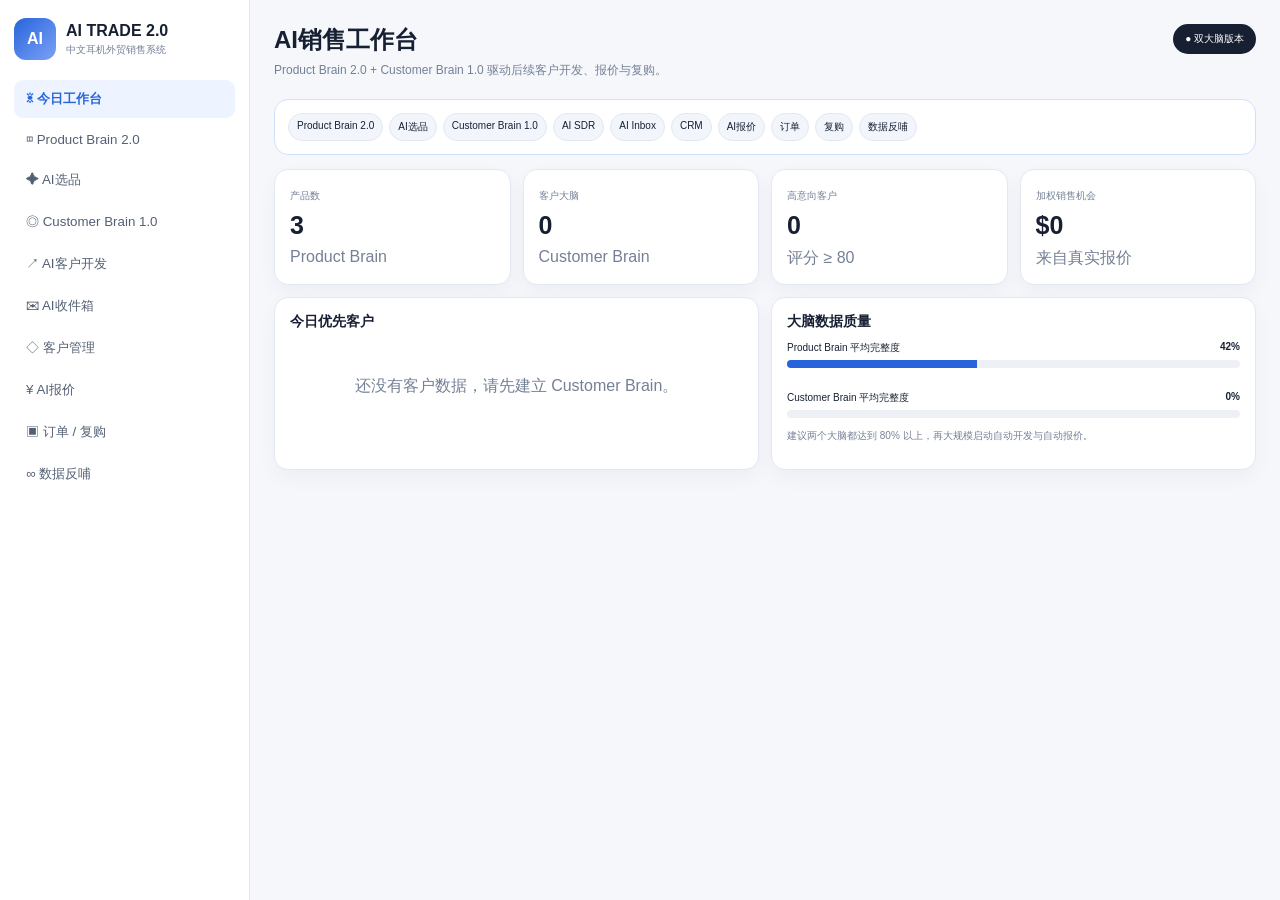
==== commit fa4b0510: "Upgrade Product Brain 2.0 and Customer Brain 1.0" ====
--- a/index.html
+++ b/index.html
@@ -1 +1,29 @@
-<!doctype html><html lang="zh-CN"><head><meta charset="utf-8"><meta name="viewport" content="width=device-width,initial-scale=1"><title>AI TRADE 2.0 · 中文耳机外贸系统</title><style>:root{--b:#2764dc;--g:#159668;--r:#d9534f;--bg:#f5f7fb;--line:#e3e8f0;--text:#172033;--muted:#748096}*{box-sizing:border-box}body{margin:0;font-family:"Microsoft YaHei",Arial,sans-serif;background:var(--bg);color:var(--text)}.app{display:grid;grid-template-columns:238px 1fr;min-height:100vh}aside{background:#fff;border-right:1px solid var(--line);padding:18px 14px;position:sticky;top:0;height:100vh}.brand{display:flex;gap:10px;align-items:center;margin-bottom:18px}.logo{width:42px;height:42px;border-radius:12px;background:linear-gradient(135deg,#2764dc,#7ba2f5);display:grid;place-items:center;color:#fff;font-weight:900}.brand small{display:block;color:var(--muted);font-size:10px;margin-top:3px}nav button{width:100%;border:0;background:transparent;padding:10px 12px;margin:2px 0;text-align:left;border-radius:9px;color:#536074;cursor:pointer}nav button.active,nav button:hover{background:#edf4ff;color:var(--b);font-weight:700}main{padding:24px}.page{display:none}.page.active{display:block}.top{display:flex;justify-content:space-between;align-items:flex-start;gap:16px;margin-bottom:14px}.top h1{margin:0;font-size:24px}.top p{margin:6px 0;color:var(--muted);font-size:12px}.badge{background:#172033;color:#fff;border-radius:999px;padding:8px 12px;font-size:10px}.grid4{display:grid;grid-template-columns:repeat(4,1fr);gap:12px}.card{background:#fff;border:1px solid var(--line);border-radius:14px;padding:15px;box-shadow:0 8px 20px rgba(20,35,70,.04)}.kpi small{color:var(--muted);font-size:10px}.kpi b{font-size:25px;display:block;margin:8px 0}.flow{background:#fff;border:1px solid #cfe0ff;border-radius:14px;padding:13px;margin-bottom:14px;display:flex;gap:6px;flex-wrap:wrap}.flow span{background:#f2f6fc;border:1px solid var(--line);padding:6px 8px;border-radius:999px;font-size:10px}.btn{border:1px solid var(--b);background:var(--b);color:#fff;border-radius:8px;padding:8px 10px;font-size:11px;cursor:pointer}.btn.ghost{background:#fff;color:var(--b)}.btn.red{background:var(--r);border-color:var(--r)}.toolbar{display:flex;gap:8px;flex-wrap:wrap;margin-bottom:12px}table{width:100%;border-collapse:collapse;font-size:11px}th,td{padding:10px;border-bottom:1px solid #edf0f5;text-align:left;vertical-align:top}th{color:#6b7588;background:#fafbfd}.tag{display:inline-block;padding:3px 7px;border-radius:999px;background:#eef3fb;font-size:9px}.ok{background:#eaf8f1;color:#147b56}.hot{background:#fff0ed;color:#b7472e}.muted{color:var(--muted)}.empty{padding:35px;text-align:center;color:var(--muted)}.productGrid{display:grid;grid-template-columns:repeat(4,1fr);gap:10px}.product h3{margin:0 0 7px}.product small{color:var(--muted)}.product .score{float:right;color:var(--g);font-weight:800}.pipeline{display:grid;grid-template-columns:repeat(5,1fr);gap:10px}.col{background:#f9fbfe;border:1px solid var(--line);border-radius:12px;padding:9px;min-height:190px}.deal{background:#fff;border:1px solid var(--line);border-radius:8px;padding:8px;margin-top:7px}.deal small{display:block;color:var(--muted);margin-top:4px}.sectionTitle{font-size:14px;margin:0 0 10px}.two{display:grid;grid-template-columns:1fr 1fr;gap:12px}.note{font-size:10px;color:var(--muted);line-height:1.6}.input{padding:8px;border:1px solid var(--line);border-radius:8px;min-width:120px}@media(max-width:1000px){.grid4,.productGrid{grid-template-columns:repeat(2,1fr)}.pipeline{grid-template-columns:repeat(2,1fr)}.two{grid-template-columns:1fr}.app{grid-template-columns:82px 1fr}.brand div:last-child,nav button span{display:none}}@media(max-width:650px){.app{grid-template-columns:1fr}aside{position:static;height:auto}nav{display:flex;overflow:auto}.grid4,.productGrid,.pipeline{grid-template-columns:1fr}main{padding:14px}}</style></head><body><div class="app"><aside><div class="brand"><div class="logo">AI</div><div><b>AI TRADE 2.0</b><small>中文耳机外贸销售系统</small></div></div><nav id="nav"><button class="active" data-p="today">☀ <span>今日工作台</span></button><button data-p="products">◫ <span>产品大脑</span></button><button data-p="selection">✦ <span>AI选品</span></button><button data-p="leads">◎ <span>客户情报</span></button><button data-p="sdr">↗ <span>AI客户开发</span></button><button data-p="inbox">✉ <span>AI收件箱</span></button><button data-p="crm">◇ <span>客户管理</span></button><button data-p="quotes">¥ <span>AI报价</span></button><button data-p="approval">✓ <span>人工审批</span></button><button data-p="orders">▣ <span>订单管理</span></button><button data-p="follow">↻ <span>跟进 / 复购</span></button><button data-p="feedback">∞ <span>数据反哺</span></button></nav></aside><main><section id="today" class="page active"><div class="top"><div><h1>AI销售工作台</h1><p>所有数字都来自你录入的真实数据，不再使用演示客户和演示成交额。</p></div><div class="badge">● 中文业务版</div></div><div class="flow"><span>产品大脑</span><span>AI选品</span><span>客户情报</span><span>AI客户开发</span><span>AI收件箱</span><span>客户管理</span><span>AI报价</span><span>人工审批</span><span>订单</span><span>跟进</span><span>复购</span><span>数据反哺</span></div><div class="grid4" id="kpis"></div><div class="two" style="margin-top:12px"><div class="card"><h2 class="sectionTitle">今日优先行动</h2><div id="actions"></div></div><div class="card"><h2 class="sectionTitle">系统状态</h2><div id="status"></div></div></div></section><section id="products" class="page"><div class="top"><div><h1>产品大脑</h1><p>管理型号、MOQ、成本、底价、阶梯报价、市场评分和OEM能力。</p></div><button class="btn" onclick="addProduct()">+ 新增产品</button></div><div class="productGrid" id="productGrid"></div></section><section id="selection" class="page"><div class="top"><div><h1>AI选品</h1><p>根据市场评分、询价、成交和复购数据动态排序。</p></div></div><div class="card"><table><thead><tr><th>排名</th><th>型号</th><th>市场评分</th><th>询价数</th><th>订单数</th><th>复购信号</th><th>AI建议</th></tr></thead><tbody id="selectionRows"></tbody></table></div></section><section id="leads" class="page"><div class="top"><div><h1>客户情报</h1><p>录入真实目标客户、国家、渠道、联系人、邮箱、WhatsApp、匹配型号与评分。</p></div><button class="btn" onclick="addLead()">+ 新增客户</button></div><div class="toolbar"><button class="btn ghost" onclick="exportData()">导出全部数据</button><button class="btn ghost" onclick="importData()">导入JSON</button></div><div class="card"><table><thead><tr><th>公司</th><th>国家</th><th>联系人</th><th>联系方式</th><th>渠道</th><th>匹配型号</th><th>评分</th><th>阶段</th><th>操作</th></tr></thead><tbody id="leadRows"></tbody></table></div></section><section id="sdr" class="page"><div class="top"><div><h1>AI客户开发</h1><p>后台中文；对外开发内容根据客户国家使用英语、西班牙语等对应语言。</p></div></div><div class="card"><div class="note">选择客户后生成个性化开发草稿。当前网页版本负责业务流程与数据管理；真实邮件发送将在接入 Gmail/API 后启用。</div><br><select id="sdrLead" class="input"></select> <button class="btn" onclick="makeDraft()">生成开发草稿</button><div id="draft" style="margin-top:15px;line-height:1.8;font-size:12px"></div></div></section><section id="inbox" class="page"><div class="top"><div><h1>AI收件箱</h1><p>把客户回复录入系统，AI规则识别询价、样品、MOQ、OEM、代理和拒绝，并推进CRM。</p></div></div><div class="card"><select id="inboxLead" class="input"></select> <input id="inboxMsg" class="input" style="min-width:380px" placeholder="粘贴客户回复，如 Please quote 3000 pcs Q105"> <button class="btn" onclick="processInbox()">AI识别并推进</button><div id="inboxResult" style="margin-top:12px"></div></div></section><section id="crm" class="page"><div class="top"><div><h1>客户管理 / 销售漏斗</h1><p>潜在客户 → 已联系 → 已回复 → 询价 → 已报价 → 样品 → 成交。</p></div></div><div class="pipeline" id="pipeline"></div></section><section id="quotes" class="page"><div class="top"><div><h1>AI报价</h1><p>从产品大脑读取价格；低于底价自动拦截并要求人工审批。</p></div><button class="btn" onclick="addQuote()">+ 新建报价</button></div><div class="card"><table><thead><tr><th>客户</th><th>型号</th><th>数量</th><th>单价</th><th>总额</th><th>状态</th><th>操作</th></tr></thead><tbody id="quoteRows"></tbody></table></div></section><section id="approval" class="page"><div class="top"><div><h1>人工审批</h1><p>报价、底价、账期、独代等高风险事项必须人工批准。</p></div></div><div id="approvalList"></div></section><section id="orders" class="page"><div class="top"><div><h1>订单管理</h1><p>只有已批准报价才能转订单；交付后自动进入复购池。</p></div></div><div class="card"><table><thead><tr><th>订单号</th><th>客户</th><th>型号</th><th>数量</th><th>金额</th><th>状态</th><th>操作</th></tr></thead><tbody id="orderRows"></tbody></table></div></section><section id="follow" class="page"><div class="top"><div><h1>跟进 / 复购</h1><p>自动根据客户阶段生成下一步；已交付订单形成复购信号。</p></div></div><div class="two"><div class="card"><h2 class="sectionTitle">跟进任务</h2><div id="followList"></div></div><div class="card"><h2 class="sectionTitle">复购池</h2><div id="reorderList"></div></div></div></section><section id="feedback" class="page"><div class="top"><div><h1>数据反哺</h1><p>询价、成交、丢单、复购会反向影响产品优先级与客户评分。</p></div></div><div class="grid4" id="feedbackKpis"></div><div class="card" style="margin-top:12px"><h2 class="sectionTitle">产品表现</h2><table><thead><tr><th>型号</th><th>客户数</th><th>询价</th><th>订单</th><th>复购信号</th><th>综合评分</th></tr></thead><tbody id="feedbackRows"></tbody></table></div></section></main></div><script>const KEY='aitrade_cn_v1';const seedProducts=[['Q105','记忆钢丝挂耳式开放耳机',1000,92],['Q103','开放式耳机 OEM/ODM',1000,86],['Q20','TWS 主流款',1000,78],['Q110','高端挂耳式耳机',1000,75],['Q86','运动耳机',1000,72],['Q21','零售TWS',1000,70],['Q81','入门TWS',1000,68],['S19','私模TWS',1000,66]];let db=JSON.parse(localStorage.getItem(KEY)||'null')||{products:seedProducts.map(x=>({id:uid(),model:x[0],name:x[1],moq:x[2],market:x[3],cost:null,floor:null,p1:null,p3:null,p5:null,oem:true})),leads:[],quotes:[],orders:[],events:[]};function uid(){return Math.random().toString(36).slice(2,10)}function save(){localStorage.setItem(KEY,JSON.stringify(db));renderAll()}function esc(s){return String(s??'').replace(/[&<>]/g,m=>({'&':'&amp;','<':'&lt;','>':'&gt;'}[m]))}function product(id){return db.products.find(x=>x.id===id)}function lead(id){return db.leads.find(x=>x.id===id)}function stageCN(s){return({prospect:'潜在客户',contacted:'已联系',replied:'已回复',rfq:'询价',quoted:'已报价',sample:'样品',won:'成交',lost:'丢单'})[s]||s}document.querySelectorAll('#nav button').forEach(b=>b.onclick=()=>{document.querySelectorAll('#nav button').forEach(x=>x.classList.remove('active'));b.classList.add('active');document.querySelectorAll('.page').forEach(x=>x.classList.remove('active'));document.getElementById(b.dataset.p).classList.add('active');renderAll()});function renderAll(){renderKpi();renderProducts();renderSelection();renderLeads();renderSelects();renderPipeline();renderQuotes();renderApprovals();renderOrders();renderFollow();renderFeedback()}function renderKpi(){let hot=db.leads.filter(x=>+x.score>=80).length,pending=db.quotes.filter(x=>x.status==='pending').length,won=db.orders.reduce((a,x)=>a+(+x.total||0),0),rfq=db.leads.filter(x=>['rfq','quoted','sample','won'].includes(x.stage)).length;document.getElementById('kpis').innerHTML=[['真实客户',db.leads.length,'已录入客户'],['高意向客户',hot,'评分≥80'],['待审批报价',pending,'等待人工审批'],['订单金额','$'+won.toLocaleString(),'真实订单累计']].map(x=>`<div class="card kpi"><small>${x[0]}</small><b>${x[1]}</b><span class="muted">${x[2]}</span></div>`).join('');let acts=[];db.leads.filter(x=>x.stage!=='won'&&x.stage!=='lost').sort((a,b)=>b.score-a.score).slice(0,6).forEach(x=>acts.push(`<div style="padding:9px 0;border-bottom:1px solid #edf0f5"><b>${esc(x.company)}</b> · ${stageCN(x.stage)} · 评分 ${x.score}<br><span class="muted">建议：${nextAction(x)}</span></div>`));document.getElementById('actions').innerHTML=acts.join('')||'<div class="empty">暂无真实客户，请先到“客户情报”新增客户。</div>';document.getElementById('status').innerHTML=`产品 ${db.products.length} 个<br><br>客户 ${db.leads.length} 家<br><br>询价机会 ${rfq} 个<br><br>报价 ${db.quotes.length} 份<br><br>订单 ${db.orders.length} 个`}function addProduct(){let model=prompt('型号');if(!model)return;let name=prompt('产品名称','耳机');let moq=+(prompt('MOQ','1000')||1000);let market=+(prompt('市场评分 0-100','70')||70);db.products.push({id:uid(),model,name,moq,market,cost:null,floor:null,p1:null,p3:null,p5:null,oem:true});save()}function editProduct(id){let p=product(id);p.cost=numPrompt('成本',p.cost);p.floor=numPrompt('底价',p.floor);p.p1=numPrompt('1000pcs单价',p.p1);p.p3=numPrompt('3000pcs单价',p.p3);p.p5=numPrompt('5000pcs单价',p.p5);p.market=+(prompt('市场评分',p.market)||p.market);save()}function numPrompt(t,v){let r=prompt(t,v??'');return r===''||r===null?v:+r}function renderProducts(){document.getElementById('productGrid').innerHTML=db.products.map(p=>`<div class="card product"><span class="score">${p.market}</span><h3>${esc(p.model)}</h3><small>${esc(p.name)}</small><p>MOQ：${p.moq}<br>成本：${p.cost??'未设置'}<br>底价：${p.floor??'未设置'}<br>1K/3K/5K：${p.p1??'-'} / ${p.p3??'-'} / ${p.p5??'-'}</p><button class="btn ghost" onclick="editProduct('${p.id}')">编辑价格</button></div>`).join('')}function statsForProduct(id){let leads=db.leads.filter(x=>x.productId===id),rfq=leads.filter(x=>['rfq','quoted','sample','won'].includes(x.stage)).length,orders=db.orders.filter(x=>x.productId===id),re=orders.filter(x=>x.status==='delivered').length;return{leads:leads.length,rfq,orders:orders.length,re}}function renderSelection(){let arr=db.products.map(p=>{let s=statsForProduct(p.id);let score=Math.min(100,Math.round(p.market+s.rfq*2+s.orders*5+s.re*3));return{p,s,score}}).sort((a,b)=>b.score-a.score);document.getElementById('selectionRows').innerHTML=arr.map((x,i)=>`<tr><td>#${i+1}</td><td><b>${esc(x.p.model)}</b></td><td>${x.p.market}</td><td>${x.s.rfq}</td><td>${x.s.orders}</td><td>${x.s.re}</td><td><span class="tag ${x.score>=85?'ok':''}">${x.score>=85?'重点放量':x.score>=75?'继续测试':'观察'}</span></td></tr>`).join('')}function addLead(){let company=prompt('公司名称');if(!company)return;let country=prompt('国家','墨西哥');let contact=prompt('联系人','');let email=prompt('邮箱','');let whatsapp=prompt('WhatsApp','');let channel=prompt('渠道：经销商/品牌商/电商/零售','经销商');let model=prompt('匹配型号','Q105');let p=db.products.find(x=>x.model.toLowerCase()===model.toLowerCase())||db.products[0];let score=+(prompt('客户评分 0-100','70')||70);db.leads.push({id:uid(),company,country,contact,email,whatsapp,channel,productId:p?.id||'',score,stage:'prospect',lastMsg:'',intent:'',created:Date.now()});save()}function renderLeads(){let el=document.getElementById('leadRows');el.innerHTML=db.leads.map(x=>`<tr><td><b>${esc(x.company)}</b></td><td>${esc(x.country)}</td><td>${esc(x.contact)}</td><td>${esc(x.email)}<br>${esc(x.whatsapp)}</td><td>${esc(x.channel)}</td><td>${esc(product(x.productId)?.model||'-')}</td><td>${x.score}</td><td><span class="tag">${stageCN(x.stage)}</span></td><td><button class="btn ghost" onclick="advanceLead('${x.id}')">推进</button> <button class="btn red" onclick="delLead('${x.id}')">删</button></td></tr>`).join('')||'<tr><td colspan="9" class="empty">暂无真实客户</td></tr>'}function advanceLead(id){let x=lead(id),seq=['prospect','contacted','replied','rfq','quoted','sample','won'];let i=seq.indexOf(x.stage);x.stage=seq[Math.min(i+1,seq.length-1)];save()}function delLead(id){if(confirm('删除该客户？')){db.leads=db.leads.filter(x=>x.id!==id);save()}}function renderSelects(){let opts=db.leads.map(x=>`<option value="${x.id}">${esc(x.company)}</option>`).join('');document.getElementById('sdrLead').innerHTML=opts;document.getElementById('inboxLead').innerHTML=opts}function makeDraft(){let x=lead(document.getElementById('sdrLead').value);if(!x)return;let p=product(x.productId);document.getElementById('draft').innerHTML=`<b>开发草稿 · ${esc(x.company)}</b><br><br>Hi ${esc(x.contact||x.company)} team,<br><br>I reviewed your ${esc(x.country)} sales channel and believe our ${esc(p?.model||'headphone')} could fit your portfolio. MOQ is ${p?.moq||1000} pcs and OEM/ODM is available.<br><br>Would you like me to send distributor pricing and sample details?<br><br><button class="btn" onclick="markContacted('${x.id}')">标记为已联系</button>`}function markContacted(id){let x=lead(id);x.stage='contacted';db.events.push({type:'sdr',leadId:id,time:Date.now()});save();alert('已推进为“已联系”')}function processInbox(){let x=lead(document.getElementById('inboxLead').value),msg=document.getElementById('inboxMsg').value.trim();if(!x||!msg)return;let m=msg.toLowerCase(),intent='普通回复',stage='replied';if(/quote|price|usd|cost/.test(m)){intent='询价/价格';stage='rfq'}if(/sample/.test(m)){intent='样品';stage='sample'}if(/moq/.test(m)){intent='MOQ';stage='replied'}if(/oem|logo|packag/.test(m)){intent='OEM/定制';stage='replied'}if(/distribut|agent|exclusive/.test(m)){intent='代理/经销';stage='rfq'}if(/no thanks|not interested|stop/.test(m)){intent='拒绝';stage='lost'}x.lastMsg=msg;x.intent=intent;x.stage=stage;db.events.push({type:'inbox',leadId:x.id,intent,time:Date.now()});document.getElementById('inboxResult').innerHTML=`AI识别：<b>${intent}</b> → CRM阶段：<b>${stageCN(stage)}</b>`;save()}function renderPipeline(){let stages=[['prospect','潜在客户'],['contacted','已联系'],['replied','已回复'],['rfq','询价'],['quoted','已报价']];document.getElementById('pipeline').innerHTML=stages.map(s=>`<div class="col"><b>${s[1]}</b>${db.leads.filter(x=>x.stage===s[0]).map(x=>`<div class="deal">${esc(x.company)}<small>${esc(product(x.productId)?.model||'-')} · 评分 ${x.score}</small></div>`).join('')}</div>`).join('')}function addQuote(){if(!db.leads.length)return alert('请先新增客户');let company=prompt('客户公司名');let x=db.leads.find(a=>a.company===company)||db.leads[0];let model=prompt('型号',product(x.productId)?.model||'Q105');let p=db.products.find(a=>a.model===model)||product(x.productId);let qty=+(prompt('数量','1000')||0);let suggested=qty>=5000?p.p5:qty>=3000?p.p3:p.p1;let unit=+(prompt('单价',suggested??'')||0);if(!unit)return alert('请先在产品大脑设置价格或手动输入单价');let below=p.floor!=null&&unit<p.floor;db.quotes.push({id:uid(),leadId:x.id,productId:p.id,qty,unit,total:+(qty*unit).toFixed(2),status:'pending',belowFloor:below,time:Date.now()});x.stage='quoted';save()}function renderQuotes(){document.getElementById('quoteRows').innerHTML=db.quotes.map(q=>{let x=lead(q.leadId),p=product(q.productId);return`<tr><td>${esc(x?.company||'-')}</td><td>${esc(p?.model||'-')}</td><td>${q.qty}</td><td>$${q.unit}</td><td>$${q.total.toLocaleString()}</td><td><span class="tag ${q.status==='approved'?'ok':q.belowFloor?'hot':''}">${q.status==='pending'?(q.belowFloor?'低于底价·待审批':'待审批'):q.status==='approved'?'已批准':'已拒绝'}</span></td><td>${q.status==='approved'?`<button class="btn" onclick="quoteToOrder('${q.id}')">转订单</button>`:'-'}</td></tr>`}).join('')||'<tr><td colspan="7" class="empty">暂无报价</td></tr>'}function renderApprovals(){let arr=db.quotes.filter(x=>x.status==='pending');document.getElementById('approvalList').innerHTML=arr.map(q=>`<div class="card" style="margin-bottom:10px"><b>${esc(lead(q.leadId)?.company)} · ${esc(product(q.productId)?.model)}</b><p>${q.qty}只 · 单价 $${q.unit} · 总额 $${q.total.toLocaleString()} ${q.belowFloor?'<span class="tag hot">低于底价</span>':''}</p><button class="btn" onclick="approve('${q.id}',true)">批准</button> <button class="btn red" onclick="approve('${q.id}',false)">拒绝</button></div>`).join('')||'<div class="card empty">暂无待审批事项</div>'}function approve(id,yes){let q=db.quotes.find(x=>x.id===id);q.status=yes?'approved':'rejected';save()}function quoteToOrder(id){let q=db.quotes.find(x=>x.id===id);if(q.status!=='approved')return alert('必须先人工批准');let x=lead(q.leadId);let no='SO-'+new Date().toISOString().slice(2,10).replaceAll('-','')+'-'+String(db.orders.length+1).padStart(3,'0');db.orders.push({id:uid(),no,leadId:q.leadId,productId:q.productId,qty:q.qty,total:q.total,status:'confirmed',created:Date.now()});x.stage='won';save()}function renderOrders(){document.getElementById('orderRows').innerHTML=db.orders.map(o=>`<tr><td>${o.no}</td><td>${esc(lead(o.leadId)?.company||'-')}</td><td>${esc(product(o.productId)?.model||'-')}</td><td>${o.qty}</td><td>$${o.total.toLocaleString()}</td><td><span class="tag ${o.status==='delivered'?'ok':''}">${o.status==='confirmed'?'已确认':'已交付'}</span></td><td>${o.status==='confirmed'?`<button class="btn" onclick="deliver('${o.id}')">标记交付</button>`:'进入复购池'}</td></tr>`).join('')||'<tr><td colspan="7" class="empty">暂无订单</td></tr>'}function deliver(id){let o=db.orders.find(x=>x.id===id);o.status='delivered';o.delivered=Date.now();save()}function nextAction(x){return({prospect:'准备个性化开发',contacted:'3天后跟进',replied:'根据回复继续推进',rfq:'尽快生成报价',quoted:'跟进报价反馈',sample:'跟进样品确认',won:'进入订单/复购管理',lost:'暂停触达'})[x.stage]||'检查客户状态'}function renderFollow(){let f=db.leads.filter(x=>!['won','lost'].includes(x.stage)).map(x=>`<div style="padding:9px 0;border-bottom:1px solid #edf0f5"><b>${esc(x.company)}</b><br><span class="muted">${nextAction(x)}</span></div>`).join('');document.getElementById('followList').innerHTML=f||'<div class="empty">暂无跟进任务</div>';let r=db.orders.filter(x=>x.status==='delivered').map(o=>`<div style="padding:9px 0;border-bottom:1px solid #edf0f5"><b>${esc(lead(o.leadId)?.company)}</b> · ${esc(product(o.productId)?.model)}<br><span class="muted">已交付，建议 Day 30 / 60 / 90 复购触达</span></div>`).join('');document.getElementById('reorderList').innerHTML=r||'<div class="empty">暂无复购信号</div>'}function renderFeedback(){let replied=db.events.filter(x=>x.type==='inbox').length,rfq=db.leads.filter(x=>['rfq','quoted','sample','won'].includes(x.stage)).length,won=db.orders.length,re=db.orders.filter(x=>x.status==='delivered').length;document.getElementById('feedbackKpis').innerHTML=[['客户回复',replied],['询价机会',rfq],['成交订单',won],['复购信号',re]].map(x=>`<div class="card kpi"><small>${x[0]}</small><b>${x[1]}</b></div>`).join('');document.getElementById('feedbackRows').innerHTML=db.products.map(p=>{let s=statsForProduct(p.id),score=Math.min(100,Math.round(p.market+s.rfq*2+s.orders*5+s.re*3));return`<tr><td>${esc(p.model)}</td><td>${s.leads}</td><td>${s.rfq}</td><td>${s.orders}</td><td>${s.re}</td><td><b>${score}</b></td></tr>`}).join('')}function exportData(){let a=document.createElement('a');a.href=URL.createObjectURL(new Blob([JSON.stringify(db,null,2)],{type:'application/json'}));a.download='AI_TRADE_业务数据.json';a.click()}function importData(){let i=document.createElement('input');i.type='file';i.accept='.json';i.onchange=e=>{let f=e.target.files[0],r=new FileReader();r.onload=()=>{try{db=JSON.parse(r.result);save()}catch{alert('JSON格式错误')}};r.readAsText(f)};i.click()}renderAll();</script></body></html>+<!doctype html>
+<html lang="zh-CN">
+<head>
+<meta charset="utf-8"><meta name="viewport" content="width=device-width,initial-scale=1">
+<title>AI TRADE 2.0 · Product Brain 2.0 + Customer Brain 1.0</title>
+<style>
+:root{--b:#2764dc;--g:#159668;--r:#d9534f;--o:#df861d;--bg:#f5f7fb;--line:#e3e8f0;--text:#172033;--muted:#748096}*{box-sizing:border-box}body{margin:0;font-family:"Microsoft YaHei",Arial,sans-serif;background:var(--bg);color:var(--text)}.app{display:grid;grid-template-columns:250px 1fr;min-height:100vh}aside{background:#fff;border-right:1px solid var(--line);padding:18px 14px;position:sticky;top:0;height:100vh}.brand{display:flex;gap:10px;align-items:center;margin-bottom:18px}.logo{width:42px;height:42px;border-radius:12px;background:linear-gradient(135deg,#2764dc,#7ba2f5);display:grid;place-items:center;color:#fff;font-weight:900}.brand small{display:block;color:var(--muted);font-size:10px;margin-top:3px}nav button{width:100%;border:0;background:transparent;padding:10px 12px;margin:2px 0;text-align:left;border-radius:9px;color:#536074;cursor:pointer}nav button.active,nav button:hover{background:#edf4ff;color:var(--b);font-weight:700}main{padding:24px}.page{display:none}.page.active{display:block}.top{display:flex;justify-content:space-between;align-items:flex-start;gap:16px;margin-bottom:14px}.top h1{margin:0;font-size:24px}.top p{margin:6px 0;color:var(--muted);font-size:12px}.badge{background:#172033;color:#fff;border-radius:999px;padding:8px 12px;font-size:10px}.grid4{display:grid;grid-template-columns:repeat(4,1fr);gap:12px}.grid3{display:grid;grid-template-columns:repeat(3,1fr);gap:12px}.two{display:grid;grid-template-columns:1fr 1fr;gap:12px}.card{background:#fff;border:1px solid var(--line);border-radius:14px;padding:15px;box-shadow:0 8px 20px rgba(20,35,70,.04)}.kpi small{color:var(--muted);font-size:10px}.kpi b{font-size:25px;display:block;margin:8px 0}.flow{background:#fff;border:1px solid #cfe0ff;border-radius:14px;padding:13px;margin-bottom:14px;display:flex;gap:6px;flex-wrap:wrap}.flow span{background:#f2f6fc;border:1px solid var(--line);padding:6px 8px;border-radius:999px;font-size:10px}.btn{border:1px solid var(--b);background:var(--b);color:#fff;border-radius:8px;padding:8px 10px;font-size:11px;cursor:pointer}.btn.ghost{background:#fff;color:var(--b)}.btn.red{background:var(--r);border-color:var(--r)}.toolbar{display:flex;gap:8px;flex-wrap:wrap;margin-bottom:12px}.input{padding:8px;border:1px solid var(--line);border-radius:8px;min-width:120px;background:#fff}.wide{min-width:260px}table{width:100%;border-collapse:collapse;font-size:11px}th,td{padding:10px;border-bottom:1px solid #edf0f5;text-align:left;vertical-align:top}th{color:#6b7588;background:#fafbfd}.tag{display:inline-block;padding:3px 7px;border-radius:999px;background:#eef3fb;font-size:9px;margin:1px}.ok{background:#eaf8f1;color:#147b56}.hot{background:#fff0ed;color:#b7472e}.warn{background:#fff7e8;color:#9b6519}.muted{color:var(--muted)}.empty{padding:35px;text-align:center;color:var(--muted)}.sectionTitle{font-size:14px;margin:0 0 10px}.note{font-size:10px;color:var(--muted);line-height:1.6}.progress{height:8px;border-radius:999px;background:#edf1f5;overflow:hidden}.progress i{display:block;height:100%;background:var(--b)}.item{border:1px solid var(--line);border-radius:10px;padding:10px;background:#fff;margin-bottom:8px}.productGrid{display:grid;grid-template-columns:repeat(3,1fr);gap:10px}.product h3{margin:0 0 7px}.product .score{float:right;color:var(--g);font-weight:800}.metric{display:flex;justify-content:space-between;font-size:10px;margin:5px 0}.detail{display:grid;grid-template-columns:1.1fr .9fr;gap:12px}.memory{border-left:3px solid #d9e5ff;padding-left:10px;margin:8px 0}.signal{display:flex;justify-content:space-between;gap:10px;border-bottom:1px solid #edf0f5;padding:8px 0}.pipeline{display:grid;grid-template-columns:repeat(5,1fr);gap:10px}.col{background:#f9fbfe;border:1px solid var(--line);border-radius:12px;padding:9px;min-height:170px}.deal{background:#fff;border:1px solid var(--line);border-radius:8px;padding:8px;margin-top:7px}dialog{border:0;border-radius:16px;padding:0;box-shadow:0 25px 80px rgba(25,40,70,.25);width:min(980px,94vw)}dialog::backdrop{background:rgba(20,30,45,.38)}.modal{padding:20px}.formGrid{display:grid;grid-template-columns:repeat(4,1fr);gap:9px}.formGrid label{font-size:10px;color:var(--muted)}.formGrid input,.formGrid select,.formGrid textarea{width:100%;padding:8px;border:1px solid var(--line);border-radius:8px;margin-top:4px}.span2{grid-column:span 2}.span4{grid-column:span 4}@media(max-width:1100px){.grid4,.productGrid{grid-template-columns:repeat(2,1fr)}.grid3,.detail,.two{grid-template-columns:1fr}.app{grid-template-columns:86px 1fr}.brand div:last-child,nav button span{display:none}.formGrid{grid-template-columns:repeat(2,1fr)}.span4{grid-column:span 2}.pipeline{grid-template-columns:repeat(2,1fr)}}@media(max-width:650px){.app{grid-template-columns:1fr}aside{position:static;height:auto}nav{display:flex;overflow:auto}.grid4,.productGrid,.pipeline{grid-template-columns:1fr}main{padding:14px}.formGrid{grid-template-columns:1fr}.span2,.span4{grid-column:span 1}}
+</style>
+</head><body>
+<div class="app"><aside><div class="brand"><div class="logo">AI</div><div><b>AI TRADE 2.0</b><small>中文耳机外贸销售系统</small></div></div><nav id="nav">
+<button class="active" data-p="today">☀ <span>今日工作台</span></button><button data-p="products">◫ <span>Product Brain 2.0</span></button><button data-p="selection">✦ <span>AI选品</span></button><button data-p="customers">◎ <span>Customer Brain 1.0</span></button><button data-p="sdr">↗ <span>AI客户开发</span></button><button data-p="inbox">✉ <span>AI收件箱</span></button><button data-p="crm">◇ <span>客户管理</span></button><button data-p="quotes">¥ <span>AI报价</span></button><button data-p="orders">▣ <span>订单 / 复购</span></button><button data-p="feedback">∞ <span>数据反哺</span></button>
+</nav></aside><main>
+<section id="today" class="page active"><div class="top"><div><h1>AI销售工作台</h1><p>Product Brain 2.0 + Customer Brain 1.0 驱动后续客户开发、报价与复购。</p></div><div class="badge">● 双大脑版本</div></div><div class="flow"><span>Product Brain 2.0</span><span>AI选品</span><span>Customer Brain 1.0</span><span>AI SDR</span><span>AI Inbox</span><span>CRM</span><span>AI报价</span><span>订单</span><span>复购</span><span>数据反哺</span></div><div class="grid4" id="kpis"></div><div class="two" style="margin-top:12px"><div class="card"><h2 class="sectionTitle">今日优先客户</h2><div id="todayCustomers"></div></div><div class="card"><h2 class="sectionTitle">大脑数据质量</h2><div id="brainQuality"></div></div></div></section>
+<section id="products" class="page"><div class="top"><div><h1>Product Brain 2.0</h1><p>产品主数据、商业价格、物流包装、认证、市场适配、素材资产和成交反馈统一管理。</p></div><button class="btn" onclick="openProduct()">+ 新增产品</button></div><div class="toolbar"><input class="input wide" id="productSearch" placeholder="搜索型号 / 名称 / 类别 / 市场" oninput="renderProducts()"><button class="btn ghost" onclick="exportData()">导出数据</button></div><div class="grid4" id="productBrainKpis"></div><div class="productGrid" id="productGrid" style="margin-top:12px"></div></section>
+<section id="selection" class="page"><div class="top"><div><h1>AI选品</h1><p>机会评分 = 市场适配 + 产品完整度 + 客户匹配 + 询价 / 订单 / 复购反馈。</p></div></div><div class="card"><table><thead><tr><th>排名</th><th>型号</th><th>完整度</th><th>市场分</th><th>客户匹配</th><th>询价</th><th>订单</th><th>机会评分</th><th>AI建议</th></tr></thead><tbody id="selectionRows"></tbody></table></div></section>
+<section id="customers" class="page"><div class="top"><div><h1>Customer Brain 1.0</h1><p>公司画像 + 决策人 + 购买信号 + 客户记忆 + 产品缺口 + 成交概率 + Next Best Action。</p></div><button class="btn" onclick="openCustomer()">+ 新增客户</button></div><div class="toolbar"><input class="input wide" id="customerSearch" placeholder="搜索公司 / 国家 / 联系人 / 产品" oninput="renderCustomers()"><select class="input" id="customerFilter" onchange="renderCustomers()"><option value="">全部阶段</option><option value="prospect">潜在客户</option><option value="contacted">已联系</option><option value="replied">已回复</option><option value="rfq">询价</option><option value="quoted">已报价</option><option value="sample">样品</option><option value="won">成交</option><option value="lost">丢单</option></select></div><div class="grid4" id="customerBrainKpis"></div><div class="card" style="margin-top:12px"><table><thead><tr><th>客户</th><th>画像</th><th>决策人</th><th>匹配产品</th><th>ICP</th><th>购买意向</th><th>总评分</th><th>成交概率</th><th>Next Best Action</th><th></th></tr></thead><tbody id="customerRows"></tbody></table></div></section>
+<section id="sdr" class="page"><div class="top"><div><h1>AI客户开发</h1><p>从两套大脑自动读取产品卖点、客户缺口、决策人和语言。</p></div></div><div class="card"><select id="sdrCustomer" class="input"></select> <button class="btn" onclick="makeDraft()">生成开发草稿</button><div id="draft" style="margin-top:15px;line-height:1.8;font-size:12px"></div></div></section>
+<section id="inbox" class="page"><div class="top"><div><h1>AI收件箱</h1><p>客户回复形成购买信号与客户记忆，并自动更新 Customer Brain。</p></div></div><div class="card"><select id="inboxCustomer" class="input"></select> <input id="inboxMsg" class="input wide" placeholder="粘贴客户回复"> <button class="btn" onclick="processInbox()">识别并回写客户大脑</button><div id="inboxResult" style="margin-top:12px"></div></div></section>
+<section id="crm" class="page"><div class="top"><div><h1>CRM / 销售漏斗</h1><p>Customer Brain 的阶段直接驱动销售漏斗。</p></div></div><div class="pipeline" id="pipeline"></div></section>
+<section id="quotes" class="page"><div class="top"><div><h1>AI报价</h1><p>读取 Product Brain 2.0 的 MOQ、阶梯价和底价。</p></div><button class="btn" onclick="addQuote()">+ 新建报价</button></div><div class="card"><table><thead><tr><th>客户</th><th>型号</th><th>数量</th><th>单价</th><th>总额</th><th>状态</th><th>操作</th></tr></thead><tbody id="quoteRows"></tbody></table></div></section>
+<section id="orders" class="page"><div class="top"><div><h1>订单 / 复购</h1><p>成交与复购结果回写产品和客户两套大脑。</p></div></div><div class="card"><table><thead><tr><th>订单号</th><th>客户</th><th>型号</th><th>数量</th><th>金额</th><th>状态</th><th>操作</th></tr></thead><tbody id="orderRows"></tbody></table></div></section>
+<section id="feedback" class="page"><div class="top"><div><h1>数据反哺</h1><p>RFQ / Won / Lost / Reorder 同时更新产品机会评分和客户成交概率。</p></div></div><div class="grid4" id="feedbackKpis"></div><div class="two" style="margin-top:12px"><div class="card"><h2 class="sectionTitle">产品表现</h2><div id="productFeedback"></div></div><div class="card"><h2 class="sectionTitle">客户画像表现</h2><div id="customerFeedback"></div></div></div></section>
+</main></div>
+<dialog id="productDialog"><div class="modal"><div class="top"><div><h1>Product Brain 2.0 产品档案</h1><p>数据完整度会直接影响AI选品和自动报价。</p></div><button class="btn ghost" onclick="productDialog.close()">关闭</button></div><form id="productForm" class="formGrid" onsubmit="saveProductForm(event)"><input type="hidden" id="pf_id"><label>型号<input id="pf_model" required></label><label>产品名称<input id="pf_name" required></label><label>类别<input id="pf_category" placeholder="Open Ear / TWS"></label><label>形态<input id="pf_form" placeholder="耳挂式/入耳式"></label><label>MOQ<input id="pf_moq" type="number"></label><label>成本 USD<input id="pf_cost" type="number" step=".01"></label><label>底价 USD<input id="pf_floor" type="number" step=".01"></label><label>样品价 USD<input id="pf_sample" type="number" step=".01"></label><label>1K价<input id="pf_p1" type="number" step=".01"></label><label>3K价<input id="pf_p3" type="number" step=".01"></label><label>5K价<input id="pf_p5" type="number" step=".01"></label><label>量产交期/天<input id="pf_lead" type="number"></label><label>主控/芯片<input id="pf_chip"></label><label>蓝牙版本<input id="pf_bt"></label><label>续航<input id="pf_battery"></label><label>防水等级<input id="pf_ip"></label><label>产品尺寸<input id="pf_size"></label><label>彩盒尺寸<input id="pf_box"></label><label>外箱尺寸<input id="pf_carton"></label><label>装箱数量<input id="pf_ctnqty" type="number"></label><label>毛重 kg<input id="pf_gw" type="number" step=".01"></label><label>净重 kg<input id="pf_nw" type="number" step=".01"></label><label>CBM<input id="pf_cbm" type="number" step=".001"></label><label>40HQ容量<input id="pf_hq40" type="number"></label><label class="span2">认证（逗号分隔）<input id="pf_certs" placeholder="CE,FCC,RoHS,UN38.3,MSDS"></label><label class="span2">颜色（逗号分隔）<input id="pf_colors"></label><label class="span2">核心卖点（每条用 | 分隔）<textarea id="pf_selling"></textarea></label><label class="span2">适合客户类型（逗号分隔）<textarea id="pf_icp"></textarea></label><label class="span2">目标市场及评分（例 Mexico:92,Brazil:85）<textarea id="pf_markets"></textarea></label><label class="span2">竞争产品/品牌<textarea id="pf_competitors"></textarea></label><label class="span2">图片/视频/资料链接（每条用 | 分隔）<textarea id="pf_assets"></textarea></label><label class="span2">备注<textarea id="pf_notes"></textarea></label><div class="span4"><button class="btn" type="submit">保存产品大脑</button> <button type="button" class="btn red" id="deleteProductBtn" onclick="deleteCurrentProduct()">删除产品</button></div></form></div></dialog>
+<dialog id="customerDialog"><div class="modal"><div class="top"><div><h1>Customer Brain 1.0 客户档案</h1><p>建立公司画像、决策人、采购能力、产品缺口与销售记忆。</p></div><button class="btn ghost" onclick="customerDialog.close()">关闭</button></div><form id="customerForm" class="formGrid" onsubmit="saveCustomerForm(event)"><input type="hidden" id="cf_id"><label>公司名<input id="cf_company" required></label><label>国家<input id="cf_country"></label><label>城市<input id="cf_city"></label><label>网站<input id="cf_website"></label><label>客户类型<select id="cf_type"><option>Distributor</option><option>Importer</option><option>Retailer</option><option>Brand Owner</option><option>Amazon Seller</option><option>Mercado Libre Seller</option><option>Wholesaler</option></select></label><label>员工规模<input id="cf_size" placeholder="20-50"></label><label>年采购预估 USD<input id="cf_purchase" type="number"></label><label>销售渠道<input id="cf_channels" placeholder="Retail, Mercado Libre"></label><label>决策人姓名<input id="cf_contact"></label><label>职位<input id="cf_role"></label><label>Email<input id="cf_email"></label><label>WhatsApp<input id="cf_whatsapp"></label><label>LinkedIn<input id="cf_linkedin"></label><label>沟通语言<input id="cf_language" placeholder="Spanish/English"></label><label>阶段<select id="cf_stage"><option value="prospect">潜在客户</option><option value="contacted">已联系</option><option value="replied">已回复</option><option value="rfq">询价</option><option value="quoted">已报价</option><option value="sample">样品</option><option value="won">成交</option><option value="lost">丢单</option></select></label><label>ICP匹配分<input id="cf_icp" type="number" min="0" max="100"></label><label class="span2">主营产品/品牌<input id="cf_products"></label><label class="span2">进口/采购历史<input id="cf_import"></label><label class="span2">产品缺口<input id="cf_gap" placeholder="缺少眼镜友好型开放耳产品"></label><label class="span2">匹配产品型号（逗号分隔）<input id="cf_matches" placeholder="Q105,Q103"></label><label class="span4">客户备注<textarea id="cf_notes"></textarea></label><div class="span4"><button class="btn" type="submit">保存客户大脑</button> <button type="button" class="btn red" id="deleteCustomerBtn" onclick="deleteCurrentCustomer()">删除客户</button></div></form></div></dialog>
+<dialog id="customerDetailDialog"><div class="modal"><div class="top"><div><h1 id="cd_title">客户360</h1><p id="cd_sub"></p></div><button class="btn ghost" onclick="customerDetailDialog.close()">关闭</button></div><div class="detail"><div class="card"><h2 class="sectionTitle">客户大脑摘要</h2><div id="cd_summary"></div><h2 class="sectionTitle" style="margin-top:14px">购买信号</h2><div class="toolbar"><select id="signalType" class="input"><option value="reply">客户回复</option><option value="rfq">询价</option><option value="quote_view">查看报价</option><option value="catalog">下载Catalog</option><option value="product_view">浏览产品</option><option value="sample">索要样品</option><option value="price">询问价格</option><option value="meeting">要求会议</option><option value="reorder">复购意向</option></select><button class="btn" onclick="addSignal()">+ 添加信号</button></div><div id="cd_signals"></div></div><div class="card"><h2 class="sectionTitle">Customer Memory</h2><textarea id="memoryText" class="input" style="width:100%;min-height:70px" placeholder="例如：客户接受3000pcs MOQ，目标价$6.00，需要西语包装。"></textarea><button class="btn" style="margin-top:6px" onclick="addMemory()">写入记忆</button><div id="cd_memory" style="margin-top:12px"></div></div></div></div></dialog>
+<script>
+const KEY='aitrade_cn_v2',OLD='aitrade_cn_v1',signalWeights={reply:10,rfq:25,quote_view:8,catalog:5,product_view:3,sample:18,price:12,meeting:20,reorder:30};let currentCustomerId=null,currentProductId=null;function uid(){return Math.random().toString(36).slice(2,10)}function now(){return new Date().toISOString()}function esc(s){return String(s??'').replace(/[&<>\"]/g,m=>({'&':'&amp;','<':'&lt;','>':'&gt;','\"':'&quot;'}[m]))}function splitComma(s){return String(s||'').split(',').map(x=>x.trim()).filter(Boolean)}function splitPipe(s){return String(s||'').split('|').map(x=>x.trim()).filter(Boolean)}function seedProducts(){return[{model:'Q105',name:'记忆钢丝挂耳式开放耳机',category:'Open Ear',form:'Memory Wire Ear-hook',moq:1000,marketBase:92,selling:['Memory Wire','Glasses Friendly','Open Ear','OEM/ODM'],icp:['Distributor','Brand Owner','Mercado Libre Seller'],markets:{Mexico:94,Brazil:87,'South Africa':84},certs:[],colors:['Black','Silver']},{model:'Q103',name:'开放式耳机 OEM/ODM',category:'Open Ear',form:'Ear-hook',moq:1000,marketBase:86,selling:['Open Ear','OEM/ODM'],icp:['Distributor','Retailer'],markets:{Mexico:86,Brazil:82},certs:[]},{model:'Q20',name:'TWS 主流款',category:'TWS',form:'In-ear',moq:1000,marketBase:78,selling:['Value SKU'],icp:['Wholesaler','E-commerce'],markets:{Mexico:78},certs:[]}].map(x=>Object.assign({id:uid(),cost:null,floor:null,p1:null,p3:null,p5:null,sample:null,lead:null,chip:'',bt:'',battery:'',ip:'',size:'',box:'',carton:'',ctnqty:null,gw:null,nw:null,cbm:null,hq40:null,competitors:'',assets:[],notes:''},x))}function normalize(d){d.products=d.products||seedProducts();d.customers=d.customers||d.leads||[];d.quotes=d.quotes||[];d.orders=d.orders||[];d.events=d.events||[];d.products=d.products.map(p=>({...p,id:p.id||uid(),selling:Array.isArray(p.selling)?p.selling:splitPipe(p.selling),icp:Array.isArray(p.icp)?p.icp:splitComma(p.icp),certs:Array.isArray(p.certs)?p.certs:splitComma(p.certs),colors:Array.isArray(p.colors)?p.colors:splitComma(p.colors),assets:Array.isArray(p.assets)?p.assets:splitPipe(p.assets),markets:p.markets||{}}));d.customers=d.customers.map(c=>({...c,id:c.id||uid(),stage:c.stage||'prospect',signals:c.signals||[],memory:c.memory||[],matches:Array.isArray(c.matches)?c.matches:splitComma(c.matches),icp:+(c.icp??c.score??50)}));return d}let db=(()=>{try{let n=JSON.parse(localStorage.getItem(KEY)||'null');if(n)return normalize(n);let o=JSON.parse(localStorage.getItem(OLD)||'null');if(o)return normalize({products:o.products||[],customers:(o.leads||[]),quotes:o.quotes||[],orders:o.orders||[],events:o.events||[]})}catch(e){}return normalize({products:seedProducts(),customers:[],quotes:[],orders:[],events:[]})})();function save(){localStorage.setItem(KEY,JSON.stringify(db));renderAll()}function product(id){return db.products.find(x=>x.id===id)}function customer(id){return db.customers.find(x=>x.id===id)}function stageCN(s){return({prospect:'潜在客户',contacted:'已联系',replied:'已回复',rfq:'询价',quoted:'已报价',sample:'样品',won:'成交',lost:'丢单'})[s]||s}function productCompleteness(p){let keys=['model','name','category','form','moq','cost','floor','p1','p3','p5','lead','selling','icp','markets','certs','size','carton','ctnqty','cbm'];let n=keys.filter(k=>Array.isArray(p[k])?p[k].length:(typeof p[k]==='object'?Object.keys(p[k]||{}).length:p[k])).length;return Math.round(n/keys.length*100)}function matchedCustomers(p){return db.customers.filter(c=>(c.matches||[]).includes(p.model)).length}function rfqFor(p){return db.quotes.filter(q=>q.productId===p.id).length}function ordersFor(p){return db.orders.filter(o=>o.productId===p.id).length}function reorderFor(p){return db.orders.filter(o=>o.productId===p.id&&o.status==='delivered').length}function productOpportunity(p){let mk=Object.values(p.markets||{}),market=mk.length?mk.reduce((a,b)=>a+(+b||0),0)/mk.length:(+p.marketBase||50);return Math.min(100,Math.round(market*.45+productCompleteness(p)*.2+Math.min(100,matchedCustomers(p)*8)*.15+Math.min(100,rfqFor(p)*15+ordersFor(p)*25+reorderFor(p)*10)*.2))}function signalScore(c){return Math.min(100,(c.signals||[]).reduce((a,s)=>a+(signalWeights[s.type]||0),0))}function customerScore(c){return Math.min(100,Math.round((+c.icp||50)*.55+signalScore(c)*.45))}function probability(c){let base={prospect:10,contacted:20,replied:35,rfq:60,quoted:70,sample:78,won:100,lost:0}[c.stage]||10;return Math.min(100,Math.round(base*.6+customerScore(c)*.4))}function nextAction(c){if(c.stage==='lost')return'进入长期培育';if(c.stage==='won')return signalScore(c)>=30?'准备复购':'订单交付后启动复购';let s=signalScore(c);if(c.stage==='rfq')return'生成AI报价';if(c.stage==='quoted')return s>=35?'人工立即跟进':'D3报价跟进';if(c.stage==='sample')return'确认样品反馈';if(s>=45)return'人工优先介入';if(c.stage==='replied')return'确认需求/数量/目标价';if(c.stage==='contacted')return'D3自动跟进';return'AI生成个性化开发'}function brainCompleteness(c){let keys=['company','country','website','type','channels','contact','role','email','language','products','gap','matches'];return Math.round(keys.filter(k=>Array.isArray(c[k])?c[k].length:c[k]).length/keys.length*100)}document.querySelectorAll('#nav button').forEach(b=>b.onclick=()=>{document.querySelectorAll('#nav button').forEach(x=>x.classList.remove('active'));b.classList.add('active');document.querySelectorAll('.page').forEach(x=>x.classList.remove('active'));document.getElementById(b.dataset.p).classList.add('active');renderAll()});function renderAll(){renderToday();renderProducts();renderSelection();renderCustomers();renderSelects();renderPipeline();renderQuotes();renderOrders();renderFeedback()}function renderToday(){let hot=db.customers.filter(c=>customerScore(c)>=80).length,pq=db.products.length?Math.round(db.products.reduce((a,p)=>a+productCompleteness(p),0)/db.products.length):0,cq=db.customers.length?Math.round(db.customers.reduce((a,c)=>a+brainCompleteness(c),0)/db.customers.length):0,pipelineValue=db.quotes.filter(q=>q.status!=='rejected').reduce((a,q)=>a+(+q.total||0)*((probability(customer(q.customerId)||{})||0)/100),0);kpis.innerHTML=[['产品数',db.products.length,'Product Brain'],['客户大脑',db.customers.length,'Customer Brain'],['高意向客户',hot,'评分 ≥ 80'],['加权销售机会','$'+Math.round(pipelineValue).toLocaleString(),'来自真实报价']].map(x=>`<div class="card kpi"><small>${x[0]}</small><b>${x[1]}</b><span class="muted">${x[2]}</span></div>`).join('');let top=[...db.customers].sort((a,b)=>customerScore(b)-customerScore(a)).slice(0,6);todayCustomers.innerHTML=top.length?top.map(c=>`<div class="item"><b>${esc(c.company)}</b> <span class="tag ${customerScore(c)>=80?'hot':''}">${customerScore(c)}</span><div class="note">${esc(c.country||'')} · ${stageCN(c.stage)} · ${esc(nextAction(c))}</div></div>`).join(''):'<div class="empty">还没有客户数据，请先建立 Customer Brain。</div>';brainQuality.innerHTML=`<div class="metric"><span>Product Brain 平均完整度</span><b>${pq}%</b></div><div class="progress"><i style="width:${pq}%"></i></div><br><div class="metric"><span>Customer Brain 平均完整度</span><b>${cq}%</b></div><div class="progress"><i style="width:${cq}%"></i></div><p class="note">建议两个大脑都达到 80% 以上，再大规模启动自动开发与自动报价。</p>`}function renderProducts(){let q=(document.getElementById('productSearch')?.value||'').toLowerCase(),arr=db.products.filter(p=>JSON.stringify(p).toLowerCase().includes(q));let complete=arr.filter(p=>productCompleteness(p)>=80).length,priced=arr.filter(p=>p.floor&&p.p1).length,cert=arr.filter(p=>(p.certs||[]).length).length;productBrainKpis.innerHTML=[['产品总数',db.products.length],['完整度≥80%',complete],['已设置价格边界',priced],['已有认证数据',cert]].map(x=>`<div class="card kpi"><small>${x[0]}</small><b>${x[1]}</b></div>`).join('');productGrid.innerHTML=arr.map(p=>`<div class="card product"><span class="score">${productOpportunity(p)}</span><h3>${esc(p.model)}</h3><div class="muted" style="font-size:11px">${esc(p.name)}</div><p class="note">${esc(p.category||'未分类')} · MOQ ${p.moq||'-'} · ${esc(Object.keys(p.markets||{}).join(' / ')||'未设市场')}</p><div class="metric"><span>数据完整度</span><b>${productCompleteness(p)}%</b></div><div class="progress"><i style="width:${productCompleteness(p)}%"></i></div><p>${(p.selling||[]).slice(0,3).map(x=>`<span class="tag">${esc(x)}</span>`).join('')}</p><button class="btn ghost" onclick="openProduct('${p.id}')">打开产品大脑</button></div>`).join('')||'<div class="empty">没有匹配产品。</div>'}function renderSelection(){selectionRows.innerHTML=[...db.products].sort((a,b)=>productOpportunity(b)-productOpportunity(a)).map((p,i)=>{let s=productOpportunity(p),act=s>=85?'重点放量':s>=70?'继续测试':'完善资料/小规模验证',market=Math.round(Object.values(p.markets||{}).reduce((a,b)=>a+(+b||0),0)/(Object.keys(p.markets||{}).length||1));return`<tr><td>#${i+1}</td><td><b>${esc(p.model)}</b><br><span class="muted">${esc(p.name)}</span></td><td>${productCompleteness(p)}%</td><td>${market}</td><td>${matchedCustomers(p)}</td><td>${rfqFor(p)}</td><td>${ordersFor(p)}</td><td><b>${s}</b></td><td><span class="tag ${s>=85?'hot':s>=70?'ok':''}">${act}</span></td></tr>`}).join('')}function renderCustomers(){let q=(document.getElementById('customerSearch')?.value||'').toLowerCase(),f=document.getElementById('customerFilter')?.value||'',arr=db.customers.filter(c=>(!f||c.stage===f)&&JSON.stringify(c).toLowerCase().includes(q));let withDM=arr.filter(c=>c.contact&&c.email).length,signal=arr.filter(c=>signalScore(c)>=30).length,complete=arr.filter(c=>brainCompleteness(c)>=80).length;customerBrainKpis.innerHTML=[['客户总数',db.customers.length],['决策人完整',withDM],['强购买信号',signal],['画像完整≥80%',complete]].map(x=>`<div class="card kpi"><small>${x[0]}</small><b>${x[1]}</b></div>`).join('');customerRows.innerHTML=arr.map(c=>`<tr><td><b>${esc(c.company)}</b><br><span class="muted">${esc(c.country||'')} ${esc(c.city||'')}</span></td><td>${esc(c.type||'')}<br><span class="muted">${esc(c.channels||'')}</span></td><td>${esc(c.contact||'-')}<br><span class="muted">${esc(c.role||'')}</span></td><td>${(c.matches||[]).map(x=>`<span class="tag">${esc(x)}</span>`).join('')||'-'}</td><td>${c.icp||0}</td><td><b>${signalScore(c)}</b></td><td><b>${customerScore(c)}</b></td><td>${probability(c)}%</td><td>${esc(nextAction(c))}</td><td><button class="btn ghost" onclick="openCustomerDetail('${c.id}')">360</button> <button class="btn ghost" onclick="openCustomer('${c.id}')">编辑</button></td></tr>`).join('')||'<tr><td colspan="10" class="empty">还没有客户数据。</td></tr>'}function openProduct(id){currentProductId=id||null;let p=id?product(id):{};pf_id.value=p.id||'';['model','name','category','form','moq','cost','floor','sample','p1','p3','p5','lead','chip','bt','battery','ip','size','box','carton','ctnqty','gw','nw','cbm','hq40','notes'].forEach(k=>document.getElementById('pf_'+k).value=p[k]??'');pf_certs.value=(p.certs||[]).join(',');pf_colors.value=(p.colors||[]).join(',');pf_selling.value=(p.selling||[]).join(' | ');pf_icp.value=(p.icp||[]).join(',');pf_markets.value=Object.entries(p.markets||{}).map(([k,v])=>`${k}:${v}`).join(',');pf_competitors.value=p.competitors||'';pf_assets.value=(p.assets||[]).join(' | ');deleteProductBtn.style.display=id?'inline-block':'none';productDialog.showModal()}function saveProductForm(e){e.preventDefault();let markets={};splitComma(pf_markets.value).forEach(x=>{let a=x.split(':');if(a[0])markets[a[0].trim()]=+a[1]||0});let p={id:pf_id.value||uid(),model:pf_model.value.trim(),name:pf_name.value.trim(),category:pf_category.value,form:pf_form.value,moq:+pf_moq.value||0,cost:+pf_cost.value||null,floor:+pf_floor.value||null,sample:+pf_sample.value||null,p1:+pf_p1.value||null,p3:+pf_p3.value||null,p5:+pf_p5.value||null,lead:+pf_lead.value||null,chip:pf_chip.value,bt:pf_bt.value,battery:pf_battery.value,ip:pf_ip.value,size:pf_size.value,box:pf_box.value,carton:pf_carton.value,ctnqty:+pf_ctnqty.value||null,gw:+pf_gw.value||null,nw:+pf_nw.value||null,cbm:+pf_cbm.value||null,hq40:+pf_hq40.value||null,certs:splitComma(pf_certs.value),colors:splitComma(pf_colors.value),selling:splitPipe(pf_selling.value),icp:splitComma(pf_icp.value),markets:markets,competitors:pf_competitors.value,assets:splitPipe(pf_assets.value),notes:pf_notes.value};let i=db.products.findIndex(x=>x.id===p.id);if(i>=0)db.products[i]=p;else db.products.push(p);productDialog.close();save()}function deleteCurrentProduct(){if(!currentProductId||!confirm('确定删除该产品？'))return;db.products=db.products.filter(x=>x.id!==currentProductId);productDialog.close();save()}function openCustomer(id){currentCustomerId=id||null;let c=id?customer(id):{};cf_id.value=c.id||'';['company','country','city','website','type','size','purchase','channels','contact','role','email','whatsapp','linkedin','language','stage','icp','products','import','gap','notes'].forEach(k=>document.getElementById('cf_'+k).value=c[k]??(k==='stage'?'prospect':'') );cf_matches.value=(c.matches||[]).join(',');deleteCustomerBtn.style.display=id?'inline-block':'none';customerDialog.showModal()}function saveCustomerForm(e){e.preventDefault();let old=customer(cf_id.value)||{};let c={...old,id:cf_id.value||uid(),company:cf_company.value.trim(),country:cf_country.value,city:cf_city.value,website:cf_website.value,type:cf_type.value,size:cf_size.value,purchase:+cf_purchase.value||null,channels:cf_channels.value,contact:cf_contact.value,role:cf_role.value,email:cf_email.value,whatsapp:cf_whatsapp.value,linkedin:cf_linkedin.value,language:cf_language.value,stage:cf_stage.value,icp:+cf_icp.value||50,products:cf_products.value,import:cf_import.value,gap:cf_gap.value,matches:splitComma(cf_matches.value),notes:cf_notes.value,signals:old.signals||[],memory:old.memory||[]};let i=db.customers.findIndex(x=>x.id===c.id);if(i>=0)db.customers[i]=c;else db.customers.push(c);customerDialog.close();save()}function deleteCurrentCustomer(){if(!currentCustomerId||!confirm('确定删除该客户？'))return;db.customers=db.customers.filter(x=>x.id!==currentCustomerId);customerDialog.close();save()}function openCustomerDetail(id){currentCustomerId=id;let c=customer(id);cd_title.textContent=c.company;cd_sub.textContent=`${c.country||''} · ${c.type||''} · ${stageCN(c.stage)}`;cd_summary.innerHTML=`<div class="grid3"><div><small class="muted">ICP匹配</small><h2>${c.icp||0}</h2></div><div><small class="muted">购买意向</small><h2>${signalScore(c)}</h2></div><div><small class="muted">成交概率</small><h2>${probability(c)}%</h2></div></div><p><b>产品缺口：</b>${esc(c.gap||'-')}</p><p><b>匹配型号：</b>${(c.matches||[]).map(x=>`<span class="tag">${esc(x)}</span>`).join('')||'-'}</p><p><b>Next Best Action：</b><span class="tag hot">${esc(nextAction(c))}</span></p><p class="note">画像完整度 ${brainCompleteness(c)}% · 决策人 ${esc(c.contact||'-')} / ${esc(c.role||'-')}</p>`;renderSignals();renderMemory();customerDetailDialog.showModal()}function addSignal(){let c=customer(currentCustomerId);if(!c)return;c.signals.push({id:uid(),type:signalType.value,at:now()});if(signalType.value==='rfq')c.stage='rfq';else if(['reply','price','meeting'].includes(signalType.value)&&['prospect','contacted'].includes(c.stage))c.stage='replied';else if(signalType.value==='sample')c.stage='sample';c.memory.unshift({id:uid(),at:now(),text:`系统记录购买信号：${signalType.options[signalType.selectedIndex].text}`});save();openCustomerDetail(c.id)}function renderSignals(){let c=customer(currentCustomerId);cd_signals.innerHTML=(c.signals||[]).slice().reverse().map(s=>`<div class="signal"><span>${esc({reply:'客户回复',rfq:'正式询价',quote_view:'查看报价',catalog:'下载Catalog',product_view:'浏览产品',sample:'索要样品',price:'询问价格',meeting:'要求会议',reorder:'复购意向'}[s.type]||s.type)}</span><span><b>+${signalWeights[s.type]||0}</b> · ${new Date(s.at).toLocaleDateString()}</span></div>`).join('')||'<div class="empty">暂无购买信号</div>'}function addMemory(){let c=customer(currentCustomerId),t=memoryText.value.trim();if(!c||!t)return;c.memory.unshift({id:uid(),at:now(),text:t});memoryText.value='';save();openCustomerDetail(c.id)}function renderMemory(){let c=customer(currentCustomerId);cd_memory.innerHTML=(c.memory||[]).map(m=>`<div class="memory"><b>${new Date(m.at).toLocaleString()}</b><div>${esc(m.text)}</div></div>`).join('')||'<div class="empty">暂无客户记忆</div>'}function renderSelects(){let opts=db.customers.map(c=>`<option value="${c.id}">${esc(c.company)}</option>`).join('');sdrCustomer.innerHTML=opts;inboxCustomer.innerHTML=opts}function makeDraft(){let c=customer(sdrCustomer.value);if(!c)return;let m=(c.matches||[])[0],p=db.products.find(x=>x.model===m),sell=(p?.selling||[]).slice(0,2).join(' / ');draft.innerHTML=`<div class="item"><b>客户大脑读取：</b>${esc(c.company)} · ${esc(c.type||'')} · Gap: ${esc(c.gap||'-')}<br><br><b>对外草稿：</b><br>Hi ${esc(c.contact||'team')},<br><br>I reviewed ${esc(c.company)} and noticed ${esc(c.gap||'a potential product gap in your audio lineup')}. We manufacture ${esc(m||'open-ear headphones')}${p?`, featuring ${esc(sell)}`:''}. MOQ is ${p?.moq||1000} pcs and OEM/ODM is available.<br><br>Would it help if I send distributor pricing and product details?</div>`;if(c.stage==='prospect'){c.stage='contacted';c.memory.unshift({id:uid(),at:now(),text:'AI已生成首次开发草稿'});save()}}function processInbox(){let c=customer(inboxCustomer.value),msg=inboxMsg.value.trim();if(!c||!msg)return;let l=msg.toLowerCase(),type='reply';if(/quote|price|usd|cost|quotation/.test(l))type='price';if(/sample/.test(l))type='sample';if(/3000|5000|10000|qty|pcs|quantity/.test(l)&&/quote|price|quotation/.test(l))type='rfq';c.signals.push({id:uid(),type:type,at:now()});c.memory.unshift({id:uid(),at:now(),text:'客户原始回复：'+msg});if(type==='rfq')c.stage='rfq';else if(type==='sample')c.stage='sample';else c.stage='replied';inboxResult.innerHTML=`<span class="tag hot">${type==='rfq'?'正式询价':type==='sample'?'样品需求':type==='price'?'价格意向':'客户回复'}</span> 已写入 Customer Brain；当前成交概率 ${probability(c)}%，下一步：${esc(nextAction(c))}`;inboxMsg.value='';save()}function renderPipeline(){let stages=['prospect','contacted','replied','rfq','quoted'];pipeline.innerHTML=stages.map(s=>`<div class="col"><b>${stageCN(s)}</b>${db.customers.filter(c=>c.stage===s).map(c=>`<div class="deal">${esc(c.company)}<small>${customerScore(c)}分 · ${probability(c)}% · ${esc(nextAction(c))}</small></div>`).join('')}</div>`).join('')}function addQuote(){if(!db.customers.length||!db.products.length){alert('请先建立客户和产品');return}let cname=prompt('输入客户公司名');let c=db.customers.find(x=>x.company===cname);if(!c){alert('未找到客户');return}let model=prompt('输入型号',(c.matches||[])[0]||db.products[0].model),p=db.products.find(x=>x.model===model);if(!p){alert('未找到型号');return}let qty=+prompt('数量',3000);if(!qty)return;let unit=qty>=5000?p.p5:qty>=3000?p.p3:p.p1;if(!unit)unit=+prompt('该产品未设置阶梯价，请输入单价');if(!unit)return;let risk=p.floor&&unit<p.floor;db.quotes.push({id:uid(),customerId:c.id,productId:p.id,qty:qty,unit:unit,total:qty*unit,status:risk?'risk':'pending',at:now()});c.stage='quoted';c.memory.unshift({id:uid(),at:now(),text:`已生成报价：${model} ${qty}pcs @ $${unit}`});save()}function renderQuotes(){quoteRows.innerHTML=db.quotes.map(q=>{let c=customer(q.customerId),p=product(q.productId);return`<tr><td>${esc(c?.company||'-')}</td><td>${esc(p?.model||'-')}</td><td>${q.qty}</td><td>$${q.unit}</td><td>$${(+q.total).toLocaleString()}</td><td><span class="tag ${q.status==='approved'?'ok':q.status==='risk'?'hot':'warn'}">${q.status==='approved'?'已批准':q.status==='risk'?'低于底价风险':'待审批'}</span></td><td>${q.status!=='approved'?`<button class="btn" onclick="approveQuote('${q.id}')">批准</button>`:`<button class="btn" onclick="quoteToOrder('${q.id}')">转订单</button>`}</td></tr>`}).join('')||'<tr><td colspan="7" class="empty">暂无报价</td></tr>'}function approveQuote(id){let q=db.quotes.find(x=>x.id===id);if(q){q.status='approved';save()}}function quoteToOrder(id){let q=db.quotes.find(x=>x.id===id);if(!q||q.status!=='approved')return;let c=customer(q.customerId);db.orders.push({id:uid(),no:'SO-'+new Date().toISOString().slice(2,10).replaceAll('-','')+'-'+String(db.orders.length+1).padStart(3,'0'),customerId:q.customerId,productId:q.productId,qty:q.qty,total:q.total,status:'open',at:now()});c.stage='won';c.memory.unshift({id:uid(),at:now(),text:`报价转订单，金额 $${q.total}`});save()}function renderOrders(){orderRows.innerHTML=db.orders.map(o=>{let c=customer(o.customerId),p=product(o.productId);return`<tr><td>${o.no}</td><td>${esc(c?.company||'-')}</td><td>${esc(p?.model||'-')}</td><td>${o.qty}</td><td>$${(+o.total).toLocaleString()}</td><td>${o.status==='delivered'?'已交付':'执行中'}</td><td>${o.status!=='delivered'?`<button class="btn" onclick="deliverOrder('${o.id}')">标记交付</button>`:'<span class="tag ok">进入复购池</span>'}</td></tr>`}).join('')||'<tr><td colspan="7" class="empty">暂无订单</td></tr>'}function deliverOrder(id){let o=db.orders.find(x=>x.id===id);if(!o)return;o.status='delivered';o.deliveredAt=now();let c=customer(o.customerId);c.signals.push({id:uid(),type:'reorder',at:now()});c.memory.unshift({id:uid(),at:now(),text:'订单已交付，系统启动复购监测'});save()}function renderFeedback(){let won=db.customers.filter(c=>c.stage==='won').length,rfq=db.customers.filter(c=>['rfq','quoted','won'].includes(c.stage)).length;feedbackKpis.innerHTML=[['客户数',db.customers.length],['询价/报价客户',rfq],['成交客户',won],['已交付订单',db.orders.filter(o=>o.status==='delivered').length]].map(x=>`<div class="card kpi"><small>${x[0]}</small><b>${x[1]}</b></div>`).join('');productFeedback.innerHTML=[...db.products].sort((a,b)=>productOpportunity(b)-productOpportunity(a)).map(p=>`<div class="metric"><span>${esc(p.model)} · 完整${productCompleteness(p)}%</span><b>${productOpportunity(p)}</b></div>`).join('')||'<div class="empty">暂无数据</div>';customerFeedback.innerHTML=[...db.customers].sort((a,b)=>customerScore(b)-customerScore(a)).slice(0,10).map(c=>`<div class="metric"><span>${esc(c.company)} · ${esc(c.type||'')}</span><b>${customerScore(c)} / P${probability(c)}%</b></div>`).join('')||'<div class="empty">暂无数据</div>'}function exportData(){let a=document.createElement('a');a.href=URL.createObjectURL(new Blob([JSON.stringify(db,null,2)],{type:'application/json'}));a.download='AI_TRADE_brains_'+Date.now()+'.json';a.click()}renderAll();save();
+</script></body></html>
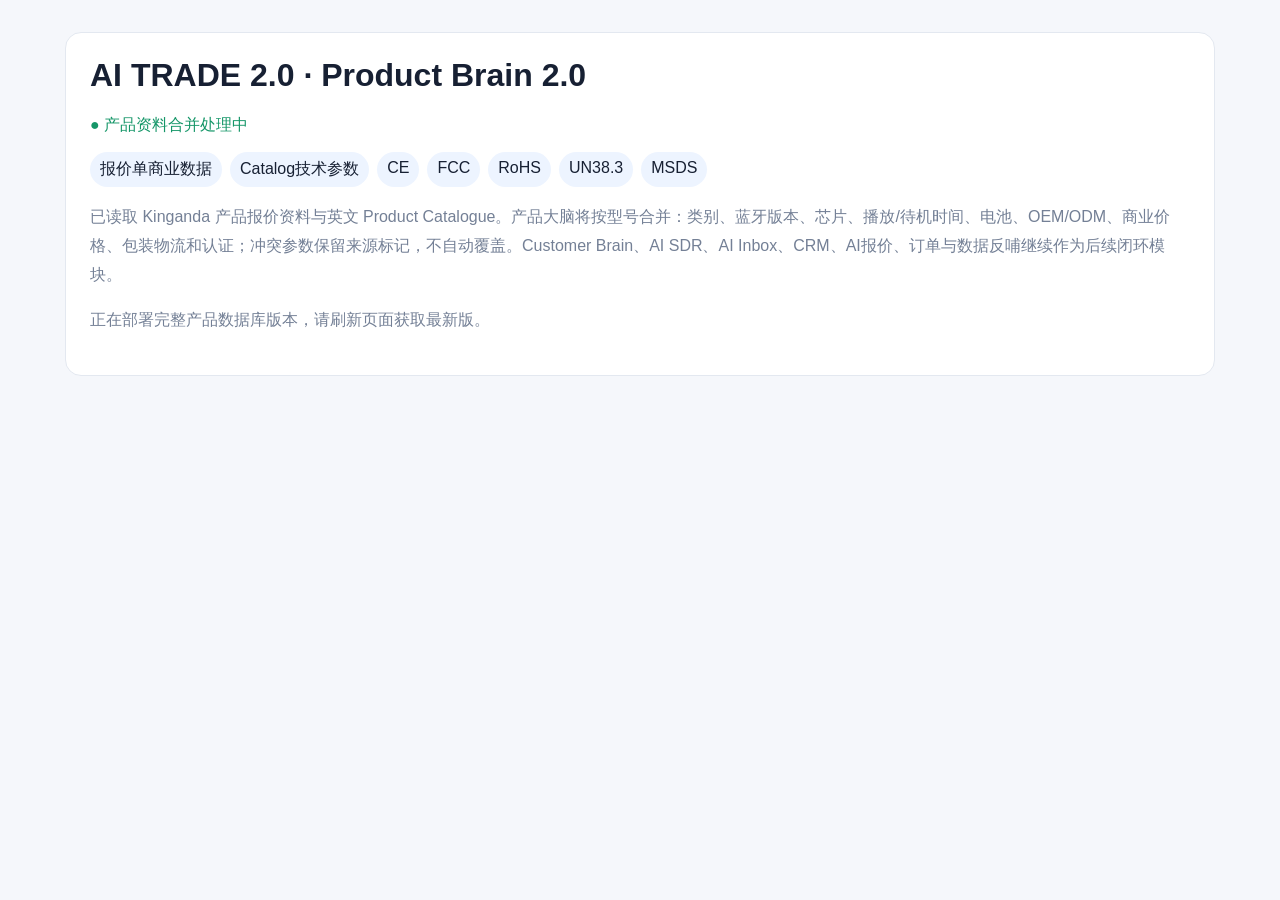
==== commit a6e9e6e2: "Deploy Product Brain 2.0 catalog integration checkpoint" ====
--- a/index.html
+++ b/index.html
@@ -1,29 +1,4 @@
 <!doctype html>
-<html lang="zh-CN">
-<head>
-<meta charset="utf-8"><meta name="viewport" content="width=device-width,initial-scale=1">
+<html lang="zh-CN"><head><meta charset="utf-8"><meta name="viewport" content="width=device-width,initial-scale=1">
 <title>AI TRADE 2.0 · Product Brain 2.0 + Customer Brain 1.0</title>
-<style>
-:root{--b:#2764dc;--g:#159668;--r:#d9534f;--o:#df861d;--bg:#f5f7fb;--line:#e3e8f0;--text:#172033;--muted:#748096}*{box-sizing:border-box}body{margin:0;font-family:"Microsoft YaHei",Arial,sans-serif;background:var(--bg);color:var(--text)}.app{display:grid;grid-template-columns:250px 1fr;min-height:100vh}aside{background:#fff;border-right:1px solid var(--line);padding:18px 14px;position:sticky;top:0;height:100vh}.brand{display:flex;gap:10px;align-items:center;margin-bottom:18px}.logo{width:42px;height:42px;border-radius:12px;background:linear-gradient(135deg,#2764dc,#7ba2f5);display:grid;place-items:center;color:#fff;font-weight:900}.brand small{display:block;color:var(--muted);font-size:10px;margin-top:3px}nav button{width:100%;border:0;background:transparent;padding:10px 12px;margin:2px 0;text-align:left;border-radius:9px;color:#536074;cursor:pointer}nav button.active,nav button:hover{background:#edf4ff;color:var(--b);font-weight:700}main{padding:24px}.page{display:none}.page.active{display:block}.top{display:flex;justify-content:space-between;align-items:flex-start;gap:16px;margin-bottom:14px}.top h1{margin:0;font-size:24px}.top p{margin:6px 0;color:var(--muted);font-size:12px}.badge{background:#172033;color:#fff;border-radius:999px;padding:8px 12px;font-size:10px}.grid4{display:grid;grid-template-columns:repeat(4,1fr);gap:12px}.grid3{display:grid;grid-template-columns:repeat(3,1fr);gap:12px}.two{display:grid;grid-template-columns:1fr 1fr;gap:12px}.card{background:#fff;border:1px solid var(--line);border-radius:14px;padding:15px;box-shadow:0 8px 20px rgba(20,35,70,.04)}.kpi small{color:var(--muted);font-size:10px}.kpi b{font-size:25px;display:block;margin:8px 0}.flow{background:#fff;border:1px solid #cfe0ff;border-radius:14px;padding:13px;margin-bottom:14px;display:flex;gap:6px;flex-wrap:wrap}.flow span{background:#f2f6fc;border:1px solid var(--line);padding:6px 8px;border-radius:999px;font-size:10px}.btn{border:1px solid var(--b);background:var(--b);color:#fff;border-radius:8px;padding:8px 10px;font-size:11px;cursor:pointer}.btn.ghost{background:#fff;color:var(--b)}.btn.red{background:var(--r);border-color:var(--r)}.toolbar{display:flex;gap:8px;flex-wrap:wrap;margin-bottom:12px}.input{padding:8px;border:1px solid var(--line);border-radius:8px;min-width:120px;background:#fff}.wide{min-width:260px}table{width:100%;border-collapse:collapse;font-size:11px}th,td{padding:10px;border-bottom:1px solid #edf0f5;text-align:left;vertical-align:top}th{color:#6b7588;background:#fafbfd}.tag{display:inline-block;padding:3px 7px;border-radius:999px;background:#eef3fb;font-size:9px;margin:1px}.ok{background:#eaf8f1;color:#147b56}.hot{background:#fff0ed;color:#b7472e}.warn{background:#fff7e8;color:#9b6519}.muted{color:var(--muted)}.empty{padding:35px;text-align:center;color:var(--muted)}.sectionTitle{font-size:14px;margin:0 0 10px}.note{font-size:10px;color:var(--muted);line-height:1.6}.progress{height:8px;border-radius:999px;background:#edf1f5;overflow:hidden}.progress i{display:block;height:100%;background:var(--b)}.item{border:1px solid var(--line);border-radius:10px;padding:10px;background:#fff;margin-bottom:8px}.productGrid{display:grid;grid-template-columns:repeat(3,1fr);gap:10px}.product h3{margin:0 0 7px}.product .score{float:right;color:var(--g);font-weight:800}.metric{display:flex;justify-content:space-between;font-size:10px;margin:5px 0}.detail{display:grid;grid-template-columns:1.1fr .9fr;gap:12px}.memory{border-left:3px solid #d9e5ff;padding-left:10px;margin:8px 0}.signal{display:flex;justify-content:space-between;gap:10px;border-bottom:1px solid #edf0f5;padding:8px 0}.pipeline{display:grid;grid-template-columns:repeat(5,1fr);gap:10px}.col{background:#f9fbfe;border:1px solid var(--line);border-radius:12px;padding:9px;min-height:170px}.deal{background:#fff;border:1px solid var(--line);border-radius:8px;padding:8px;margin-top:7px}dialog{border:0;border-radius:16px;padding:0;box-shadow:0 25px 80px rgba(25,40,70,.25);width:min(980px,94vw)}dialog::backdrop{background:rgba(20,30,45,.38)}.modal{padding:20px}.formGrid{display:grid;grid-template-columns:repeat(4,1fr);gap:9px}.formGrid label{font-size:10px;color:var(--muted)}.formGrid input,.formGrid select,.formGrid textarea{width:100%;padding:8px;border:1px solid var(--line);border-radius:8px;margin-top:4px}.span2{grid-column:span 2}.span4{grid-column:span 4}@media(max-width:1100px){.grid4,.productGrid{grid-template-columns:repeat(2,1fr)}.grid3,.detail,.two{grid-template-columns:1fr}.app{grid-template-columns:86px 1fr}.brand div:last-child,nav button span{display:none}.formGrid{grid-template-columns:repeat(2,1fr)}.span4{grid-column:span 2}.pipeline{grid-template-columns:repeat(2,1fr)}}@media(max-width:650px){.app{grid-template-columns:1fr}aside{position:static;height:auto}nav{display:flex;overflow:auto}.grid4,.productGrid,.pipeline{grid-template-columns:1fr}main{padding:14px}.formGrid{grid-template-columns:1fr}.span2,.span4{grid-column:span 1}}
-</style>
-</head><body>
-<div class="app"><aside><div class="brand"><div class="logo">AI</div><div><b>AI TRADE 2.0</b><small>中文耳机外贸销售系统</small></div></div><nav id="nav">
-<button class="active" data-p="today">☀ <span>今日工作台</span></button><button data-p="products">◫ <span>Product Brain 2.0</span></button><button data-p="selection">✦ <span>AI选品</span></button><button data-p="customers">◎ <span>Customer Brain 1.0</span></button><button data-p="sdr">↗ <span>AI客户开发</span></button><button data-p="inbox">✉ <span>AI收件箱</span></button><button data-p="crm">◇ <span>客户管理</span></button><button data-p="quotes">¥ <span>AI报价</span></button><button data-p="orders">▣ <span>订单 / 复购</span></button><button data-p="feedback">∞ <span>数据反哺</span></button>
-</nav></aside><main>
-<section id="today" class="page active"><div class="top"><div><h1>AI销售工作台</h1><p>Product Brain 2.0 + Customer Brain 1.0 驱动后续客户开发、报价与复购。</p></div><div class="badge">● 双大脑版本</div></div><div class="flow"><span>Product Brain 2.0</span><span>AI选品</span><span>Customer Brain 1.0</span><span>AI SDR</span><span>AI Inbox</span><span>CRM</span><span>AI报价</span><span>订单</span><span>复购</span><span>数据反哺</span></div><div class="grid4" id="kpis"></div><div class="two" style="margin-top:12px"><div class="card"><h2 class="sectionTitle">今日优先客户</h2><div id="todayCustomers"></div></div><div class="card"><h2 class="sectionTitle">大脑数据质量</h2><div id="brainQuality"></div></div></div></section>
-<section id="products" class="page"><div class="top"><div><h1>Product Brain 2.0</h1><p>产品主数据、商业价格、物流包装、认证、市场适配、素材资产和成交反馈统一管理。</p></div><button class="btn" onclick="openProduct()">+ 新增产品</button></div><div class="toolbar"><input class="input wide" id="productSearch" placeholder="搜索型号 / 名称 / 类别 / 市场" oninput="renderProducts()"><button class="btn ghost" onclick="exportData()">导出数据</button></div><div class="grid4" id="productBrainKpis"></div><div class="productGrid" id="productGrid" style="margin-top:12px"></div></section>
-<section id="selection" class="page"><div class="top"><div><h1>AI选品</h1><p>机会评分 = 市场适配 + 产品完整度 + 客户匹配 + 询价 / 订单 / 复购反馈。</p></div></div><div class="card"><table><thead><tr><th>排名</th><th>型号</th><th>完整度</th><th>市场分</th><th>客户匹配</th><th>询价</th><th>订单</th><th>机会评分</th><th>AI建议</th></tr></thead><tbody id="selectionRows"></tbody></table></div></section>
-<section id="customers" class="page"><div class="top"><div><h1>Customer Brain 1.0</h1><p>公司画像 + 决策人 + 购买信号 + 客户记忆 + 产品缺口 + 成交概率 + Next Best Action。</p></div><button class="btn" onclick="openCustomer()">+ 新增客户</button></div><div class="toolbar"><input class="input wide" id="customerSearch" placeholder="搜索公司 / 国家 / 联系人 / 产品" oninput="renderCustomers()"><select class="input" id="customerFilter" onchange="renderCustomers()"><option value="">全部阶段</option><option value="prospect">潜在客户</option><option value="contacted">已联系</option><option value="replied">已回复</option><option value="rfq">询价</option><option value="quoted">已报价</option><option value="sample">样品</option><option value="won">成交</option><option value="lost">丢单</option></select></div><div class="grid4" id="customerBrainKpis"></div><div class="card" style="margin-top:12px"><table><thead><tr><th>客户</th><th>画像</th><th>决策人</th><th>匹配产品</th><th>ICP</th><th>购买意向</th><th>总评分</th><th>成交概率</th><th>Next Best Action</th><th></th></tr></thead><tbody id="customerRows"></tbody></table></div></section>
-<section id="sdr" class="page"><div class="top"><div><h1>AI客户开发</h1><p>从两套大脑自动读取产品卖点、客户缺口、决策人和语言。</p></div></div><div class="card"><select id="sdrCustomer" class="input"></select> <button class="btn" onclick="makeDraft()">生成开发草稿</button><div id="draft" style="margin-top:15px;line-height:1.8;font-size:12px"></div></div></section>
-<section id="inbox" class="page"><div class="top"><div><h1>AI收件箱</h1><p>客户回复形成购买信号与客户记忆，并自动更新 Customer Brain。</p></div></div><div class="card"><select id="inboxCustomer" class="input"></select> <input id="inboxMsg" class="input wide" placeholder="粘贴客户回复"> <button class="btn" onclick="processInbox()">识别并回写客户大脑</button><div id="inboxResult" style="margin-top:12px"></div></div></section>
-<section id="crm" class="page"><div class="top"><div><h1>CRM / 销售漏斗</h1><p>Customer Brain 的阶段直接驱动销售漏斗。</p></div></div><div class="pipeline" id="pipeline"></div></section>
-<section id="quotes" class="page"><div class="top"><div><h1>AI报价</h1><p>读取 Product Brain 2.0 的 MOQ、阶梯价和底价。</p></div><button class="btn" onclick="addQuote()">+ 新建报价</button></div><div class="card"><table><thead><tr><th>客户</th><th>型号</th><th>数量</th><th>单价</th><th>总额</th><th>状态</th><th>操作</th></tr></thead><tbody id="quoteRows"></tbody></table></div></section>
-<section id="orders" class="page"><div class="top"><div><h1>订单 / 复购</h1><p>成交与复购结果回写产品和客户两套大脑。</p></div></div><div class="card"><table><thead><tr><th>订单号</th><th>客户</th><th>型号</th><th>数量</th><th>金额</th><th>状态</th><th>操作</th></tr></thead><tbody id="orderRows"></tbody></table></div></section>
-<section id="feedback" class="page"><div class="top"><div><h1>数据反哺</h1><p>RFQ / Won / Lost / Reorder 同时更新产品机会评分和客户成交概率。</p></div></div><div class="grid4" id="feedbackKpis"></div><div class="two" style="margin-top:12px"><div class="card"><h2 class="sectionTitle">产品表现</h2><div id="productFeedback"></div></div><div class="card"><h2 class="sectionTitle">客户画像表现</h2><div id="customerFeedback"></div></div></div></section>
-</main></div>
-<dialog id="productDialog"><div class="modal"><div class="top"><div><h1>Product Brain 2.0 产品档案</h1><p>数据完整度会直接影响AI选品和自动报价。</p></div><button class="btn ghost" onclick="productDialog.close()">关闭</button></div><form id="productForm" class="formGrid" onsubmit="saveProductForm(event)"><input type="hidden" id="pf_id"><label>型号<input id="pf_model" required></label><label>产品名称<input id="pf_name" required></label><label>类别<input id="pf_category" placeholder="Open Ear / TWS"></label><label>形态<input id="pf_form" placeholder="耳挂式/入耳式"></label><label>MOQ<input id="pf_moq" type="number"></label><label>成本 USD<input id="pf_cost" type="number" step=".01"></label><label>底价 USD<input id="pf_floor" type="number" step=".01"></label><label>样品价 USD<input id="pf_sample" type="number" step=".01"></label><label>1K价<input id="pf_p1" type="number" step=".01"></label><label>3K价<input id="pf_p3" type="number" step=".01"></label><label>5K价<input id="pf_p5" type="number" step=".01"></label><label>量产交期/天<input id="pf_lead" type="number"></label><label>主控/芯片<input id="pf_chip"></label><label>蓝牙版本<input id="pf_bt"></label><label>续航<input id="pf_battery"></label><label>防水等级<input id="pf_ip"></label><label>产品尺寸<input id="pf_size"></label><label>彩盒尺寸<input id="pf_box"></label><label>外箱尺寸<input id="pf_carton"></label><label>装箱数量<input id="pf_ctnqty" type="number"></label><label>毛重 kg<input id="pf_gw" type="number" step=".01"></label><label>净重 kg<input id="pf_nw" type="number" step=".01"></label><label>CBM<input id="pf_cbm" type="number" step=".001"></label><label>40HQ容量<input id="pf_hq40" type="number"></label><label class="span2">认证（逗号分隔）<input id="pf_certs" placeholder="CE,FCC,RoHS,UN38.3,MSDS"></label><label class="span2">颜色（逗号分隔）<input id="pf_colors"></label><label class="span2">核心卖点（每条用 | 分隔）<textarea id="pf_selling"></textarea></label><label class="span2">适合客户类型（逗号分隔）<textarea id="pf_icp"></textarea></label><label class="span2">目标市场及评分（例 Mexico:92,Brazil:85）<textarea id="pf_markets"></textarea></label><label class="span2">竞争产品/品牌<textarea id="pf_competitors"></textarea></label><label class="span2">图片/视频/资料链接（每条用 | 分隔）<textarea id="pf_assets"></textarea></label><label class="span2">备注<textarea id="pf_notes"></textarea></label><div class="span4"><button class="btn" type="submit">保存产品大脑</button> <button type="button" class="btn red" id="deleteProductBtn" onclick="deleteCurrentProduct()">删除产品</button></div></form></div></dialog>
-<dialog id="customerDialog"><div class="modal"><div class="top"><div><h1>Customer Brain 1.0 客户档案</h1><p>建立公司画像、决策人、采购能力、产品缺口与销售记忆。</p></div><button class="btn ghost" onclick="customerDialog.close()">关闭</button></div><form id="customerForm" class="formGrid" onsubmit="saveCustomerForm(event)"><input type="hidden" id="cf_id"><label>公司名<input id="cf_company" required></label><label>国家<input id="cf_country"></label><label>城市<input id="cf_city"></label><label>网站<input id="cf_website"></label><label>客户类型<select id="cf_type"><option>Distributor</option><option>Importer</option><option>Retailer</option><option>Brand Owner</option><option>Amazon Seller</option><option>Mercado Libre Seller</option><option>Wholesaler</option></select></label><label>员工规模<input id="cf_size" placeholder="20-50"></label><label>年采购预估 USD<input id="cf_purchase" type="number"></label><label>销售渠道<input id="cf_channels" placeholder="Retail, Mercado Libre"></label><label>决策人姓名<input id="cf_contact"></label><label>职位<input id="cf_role"></label><label>Email<input id="cf_email"></label><label>WhatsApp<input id="cf_whatsapp"></label><label>LinkedIn<input id="cf_linkedin"></label><label>沟通语言<input id="cf_language" placeholder="Spanish/English"></label><label>阶段<select id="cf_stage"><option value="prospect">潜在客户</option><option value="contacted">已联系</option><option value="replied">已回复</option><option value="rfq">询价</option><option value="quoted">已报价</option><option value="sample">样品</option><option value="won">成交</option><option value="lost">丢单</option></select></label><label>ICP匹配分<input id="cf_icp" type="number" min="0" max="100"></label><label class="span2">主营产品/品牌<input id="cf_products"></label><label class="span2">进口/采购历史<input id="cf_import"></label><label class="span2">产品缺口<input id="cf_gap" placeholder="缺少眼镜友好型开放耳产品"></label><label class="span2">匹配产品型号（逗号分隔）<input id="cf_matches" placeholder="Q105,Q103"></label><label class="span4">客户备注<textarea id="cf_notes"></textarea></label><div class="span4"><button class="btn" type="submit">保存客户大脑</button> <button type="button" class="btn red" id="deleteCustomerBtn" onclick="deleteCurrentCustomer()">删除客户</button></div></form></div></dialog>
-<dialog id="customerDetailDialog"><div class="modal"><div class="top"><div><h1 id="cd_title">客户360</h1><p id="cd_sub"></p></div><button class="btn ghost" onclick="customerDetailDialog.close()">关闭</button></div><div class="detail"><div class="card"><h2 class="sectionTitle">客户大脑摘要</h2><div id="cd_summary"></div><h2 class="sectionTitle" style="margin-top:14px">购买信号</h2><div class="toolbar"><select id="signalType" class="input"><option value="reply">客户回复</option><option value="rfq">询价</option><option value="quote_view">查看报价</option><option value="catalog">下载Catalog</option><option value="product_view">浏览产品</option><option value="sample">索要样品</option><option value="price">询问价格</option><option value="meeting">要求会议</option><option value="reorder">复购意向</option></select><button class="btn" onclick="addSignal()">+ 添加信号</button></div><div id="cd_signals"></div></div><div class="card"><h2 class="sectionTitle">Customer Memory</h2><textarea id="memoryText" class="input" style="width:100%;min-height:70px" placeholder="例如：客户接受3000pcs MOQ，目标价$6.00，需要西语包装。"></textarea><button class="btn" style="margin-top:6px" onclick="addMemory()">写入记忆</button><div id="cd_memory" style="margin-top:12px"></div></div></div></div></dialog>
-<script>
-const KEY='aitrade_cn_v2',OLD='aitrade_cn_v1',signalWeights={reply:10,rfq:25,quote_view:8,catalog:5,product_view:3,sample:18,price:12,meeting:20,reorder:30};let currentCustomerId=null,currentProductId=null;function uid(){return Math.random().toString(36).slice(2,10)}function now(){return new Date().toISOString()}function esc(s){return String(s??'').replace(/[&<>\"]/g,m=>({'&':'&amp;','<':'&lt;','>':'&gt;','\"':'&quot;'}[m]))}function splitComma(s){return String(s||'').split(',').map(x=>x.trim()).filter(Boolean)}function splitPipe(s){return String(s||'').split('|').map(x=>x.trim()).filter(Boolean)}function seedProducts(){return[{model:'Q105',name:'记忆钢丝挂耳式开放耳机',category:'Open Ear',form:'Memory Wire Ear-hook',moq:1000,marketBase:92,selling:['Memory Wire','Glasses Friendly','Open Ear','OEM/ODM'],icp:['Distributor','Brand Owner','Mercado Libre Seller'],markets:{Mexico:94,Brazil:87,'South Africa':84},certs:[],colors:['Black','Silver']},{model:'Q103',name:'开放式耳机 OEM/ODM',category:'Open Ear',form:'Ear-hook',moq:1000,marketBase:86,selling:['Open Ear','OEM/ODM'],icp:['Distributor','Retailer'],markets:{Mexico:86,Brazil:82},certs:[]},{model:'Q20',name:'TWS 主流款',category:'TWS',form:'In-ear',moq:1000,marketBase:78,selling:['Value SKU'],icp:['Wholesaler','E-commerce'],markets:{Mexico:78},certs:[]}].map(x=>Object.assign({id:uid(),cost:null,floor:null,p1:null,p3:null,p5:null,sample:null,lead:null,chip:'',bt:'',battery:'',ip:'',size:'',box:'',carton:'',ctnqty:null,gw:null,nw:null,cbm:null,hq40:null,competitors:'',assets:[],notes:''},x))}function normalize(d){d.products=d.products||seedProducts();d.customers=d.customers||d.leads||[];d.quotes=d.quotes||[];d.orders=d.orders||[];d.events=d.events||[];d.products=d.products.map(p=>({...p,id:p.id||uid(),selling:Array.isArray(p.selling)?p.selling:splitPipe(p.selling),icp:Array.isArray(p.icp)?p.icp:splitComma(p.icp),certs:Array.isArray(p.certs)?p.certs:splitComma(p.certs),colors:Array.isArray(p.colors)?p.colors:splitComma(p.colors),assets:Array.isArray(p.assets)?p.assets:splitPipe(p.assets),markets:p.markets||{}}));d.customers=d.customers.map(c=>({...c,id:c.id||uid(),stage:c.stage||'prospect',signals:c.signals||[],memory:c.memory||[],matches:Array.isArray(c.matches)?c.matches:splitComma(c.matches),icp:+(c.icp??c.score??50)}));return d}let db=(()=>{try{let n=JSON.parse(localStorage.getItem(KEY)||'null');if(n)return normalize(n);let o=JSON.parse(localStorage.getItem(OLD)||'null');if(o)return normalize({products:o.products||[],customers:(o.leads||[]),quotes:o.quotes||[],orders:o.orders||[],events:o.events||[]})}catch(e){}return normalize({products:seedProducts(),customers:[],quotes:[],orders:[],events:[]})})();function save(){localStorage.setItem(KEY,JSON.stringify(db));renderAll()}function product(id){return db.products.find(x=>x.id===id)}function customer(id){return db.customers.find(x=>x.id===id)}function stageCN(s){return({prospect:'潜在客户',contacted:'已联系',replied:'已回复',rfq:'询价',quoted:'已报价',sample:'样品',won:'成交',lost:'丢单'})[s]||s}function productCompleteness(p){let keys=['model','name','category','form','moq','cost','floor','p1','p3','p5','lead','selling','icp','markets','certs','size','carton','ctnqty','cbm'];let n=keys.filter(k=>Array.isArray(p[k])?p[k].length:(typeof p[k]==='object'?Object.keys(p[k]||{}).length:p[k])).length;return Math.round(n/keys.length*100)}function matchedCustomers(p){return db.customers.filter(c=>(c.matches||[]).includes(p.model)).length}function rfqFor(p){return db.quotes.filter(q=>q.productId===p.id).length}function ordersFor(p){return db.orders.filter(o=>o.productId===p.id).length}function reorderFor(p){return db.orders.filter(o=>o.productId===p.id&&o.status==='delivered').length}function productOpportunity(p){let mk=Object.values(p.markets||{}),market=mk.length?mk.reduce((a,b)=>a+(+b||0),0)/mk.length:(+p.marketBase||50);return Math.min(100,Math.round(market*.45+productCompleteness(p)*.2+Math.min(100,matchedCustomers(p)*8)*.15+Math.min(100,rfqFor(p)*15+ordersFor(p)*25+reorderFor(p)*10)*.2))}function signalScore(c){return Math.min(100,(c.signals||[]).reduce((a,s)=>a+(signalWeights[s.type]||0),0))}function customerScore(c){return Math.min(100,Math.round((+c.icp||50)*.55+signalScore(c)*.45))}function probability(c){let base={prospect:10,contacted:20,replied:35,rfq:60,quoted:70,sample:78,won:100,lost:0}[c.stage]||10;return Math.min(100,Math.round(base*.6+customerScore(c)*.4))}function nextAction(c){if(c.stage==='lost')return'进入长期培育';if(c.stage==='won')return signalScore(c)>=30?'准备复购':'订单交付后启动复购';let s=signalScore(c);if(c.stage==='rfq')return'生成AI报价';if(c.stage==='quoted')return s>=35?'人工立即跟进':'D3报价跟进';if(c.stage==='sample')return'确认样品反馈';if(s>=45)return'人工优先介入';if(c.stage==='replied')return'确认需求/数量/目标价';if(c.stage==='contacted')return'D3自动跟进';return'AI生成个性化开发'}function brainCompleteness(c){let keys=['company','country','website','type','channels','contact','role','email','language','products','gap','matches'];return Math.round(keys.filter(k=>Array.isArray(c[k])?c[k].length:c[k]).length/keys.length*100)}document.querySelectorAll('#nav button').forEach(b=>b.onclick=()=>{document.querySelectorAll('#nav button').forEach(x=>x.classList.remove('active'));b.classList.add('active');document.querySelectorAll('.page').forEach(x=>x.classList.remove('active'));document.getElementById(b.dataset.p).classList.add('active');renderAll()});function renderAll(){renderToday();renderProducts();renderSelection();renderCustomers();renderSelects();renderPipeline();renderQuotes();renderOrders();renderFeedback()}function renderToday(){let hot=db.customers.filter(c=>customerScore(c)>=80).length,pq=db.products.length?Math.round(db.products.reduce((a,p)=>a+productCompleteness(p),0)/db.products.length):0,cq=db.customers.length?Math.round(db.customers.reduce((a,c)=>a+brainCompleteness(c),0)/db.customers.length):0,pipelineValue=db.quotes.filter(q=>q.status!=='rejected').reduce((a,q)=>a+(+q.total||0)*((probability(customer(q.customerId)||{})||0)/100),0);kpis.innerHTML=[['产品数',db.products.length,'Product Brain'],['客户大脑',db.customers.length,'Customer Brain'],['高意向客户',hot,'评分 ≥ 80'],['加权销售机会','$'+Math.round(pipelineValue).toLocaleString(),'来自真实报价']].map(x=>`<div class="card kpi"><small>${x[0]}</small><b>${x[1]}</b><span class="muted">${x[2]}</span></div>`).join('');let top=[...db.customers].sort((a,b)=>customerScore(b)-customerScore(a)).slice(0,6);todayCustomers.innerHTML=top.length?top.map(c=>`<div class="item"><b>${esc(c.company)}</b> <span class="tag ${customerScore(c)>=80?'hot':''}">${customerScore(c)}</span><div class="note">${esc(c.country||'')} · ${stageCN(c.stage)} · ${esc(nextAction(c))}</div></div>`).join(''):'<div class="empty">还没有客户数据，请先建立 Customer Brain。</div>';brainQuality.innerHTML=`<div class="metric"><span>Product Brain 平均完整度</span><b>${pq}%</b></div><div class="progress"><i style="width:${pq}%"></i></div><br><div class="metric"><span>Customer Brain 平均完整度</span><b>${cq}%</b></div><div class="progress"><i style="width:${cq}%"></i></div><p class="note">建议两个大脑都达到 80% 以上，再大规模启动自动开发与自动报价。</p>`}function renderProducts(){let q=(document.getElementById('productSearch')?.value||'').toLowerCase(),arr=db.products.filter(p=>JSON.stringify(p).toLowerCase().includes(q));let complete=arr.filter(p=>productCompleteness(p)>=80).length,priced=arr.filter(p=>p.floor&&p.p1).length,cert=arr.filter(p=>(p.certs||[]).length).length;productBrainKpis.innerHTML=[['产品总数',db.products.length],['完整度≥80%',complete],['已设置价格边界',priced],['已有认证数据',cert]].map(x=>`<div class="card kpi"><small>${x[0]}</small><b>${x[1]}</b></div>`).join('');productGrid.innerHTML=arr.map(p=>`<div class="card product"><span class="score">${productOpportunity(p)}</span><h3>${esc(p.model)}</h3><div class="muted" style="font-size:11px">${esc(p.name)}</div><p class="note">${esc(p.category||'未分类')} · MOQ ${p.moq||'-'} · ${esc(Object.keys(p.markets||{}).join(' / ')||'未设市场')}</p><div class="metric"><span>数据完整度</span><b>${productCompleteness(p)}%</b></div><div class="progress"><i style="width:${productCompleteness(p)}%"></i></div><p>${(p.selling||[]).slice(0,3).map(x=>`<span class="tag">${esc(x)}</span>`).join('')}</p><button class="btn ghost" onclick="openProduct('${p.id}')">打开产品大脑</button></div>`).join('')||'<div class="empty">没有匹配产品。</div>'}function renderSelection(){selectionRows.innerHTML=[...db.products].sort((a,b)=>productOpportunity(b)-productOpportunity(a)).map((p,i)=>{let s=productOpportunity(p),act=s>=85?'重点放量':s>=70?'继续测试':'完善资料/小规模验证',market=Math.round(Object.values(p.markets||{}).reduce((a,b)=>a+(+b||0),0)/(Object.keys(p.markets||{}).length||1));return`<tr><td>#${i+1}</td><td><b>${esc(p.model)}</b><br><span class="muted">${esc(p.name)}</span></td><td>${productCompleteness(p)}%</td><td>${market}</td><td>${matchedCustomers(p)}</td><td>${rfqFor(p)}</td><td>${ordersFor(p)}</td><td><b>${s}</b></td><td><span class="tag ${s>=85?'hot':s>=70?'ok':''}">${act}</span></td></tr>`}).join('')}function renderCustomers(){let q=(document.getElementById('customerSearch')?.value||'').toLowerCase(),f=document.getElementById('customerFilter')?.value||'',arr=db.customers.filter(c=>(!f||c.stage===f)&&JSON.stringify(c).toLowerCase().includes(q));let withDM=arr.filter(c=>c.contact&&c.email).length,signal=arr.filter(c=>signalScore(c)>=30).length,complete=arr.filter(c=>brainCompleteness(c)>=80).length;customerBrainKpis.innerHTML=[['客户总数',db.customers.length],['决策人完整',withDM],['强购买信号',signal],['画像完整≥80%',complete]].map(x=>`<div class="card kpi"><small>${x[0]}</small><b>${x[1]}</b></div>`).join('');customerRows.innerHTML=arr.map(c=>`<tr><td><b>${esc(c.company)}</b><br><span class="muted">${esc(c.country||'')} ${esc(c.city||'')}</span></td><td>${esc(c.type||'')}<br><span class="muted">${esc(c.channels||'')}</span></td><td>${esc(c.contact||'-')}<br><span class="muted">${esc(c.role||'')}</span></td><td>${(c.matches||[]).map(x=>`<span class="tag">${esc(x)}</span>`).join('')||'-'}</td><td>${c.icp||0}</td><td><b>${signalScore(c)}</b></td><td><b>${customerScore(c)}</b></td><td>${probability(c)}%</td><td>${esc(nextAction(c))}</td><td><button class="btn ghost" onclick="openCustomerDetail('${c.id}')">360</button> <button class="btn ghost" onclick="openCustomer('${c.id}')">编辑</button></td></tr>`).join('')||'<tr><td colspan="10" class="empty">还没有客户数据。</td></tr>'}function openProduct(id){currentProductId=id||null;let p=id?product(id):{};pf_id.value=p.id||'';['model','name','category','form','moq','cost','floor','sample','p1','p3','p5','lead','chip','bt','battery','ip','size','box','carton','ctnqty','gw','nw','cbm','hq40','notes'].forEach(k=>document.getElementById('pf_'+k).value=p[k]??'');pf_certs.value=(p.certs||[]).join(',');pf_colors.value=(p.colors||[]).join(',');pf_selling.value=(p.selling||[]).join(' | ');pf_icp.value=(p.icp||[]).join(',');pf_markets.value=Object.entries(p.markets||{}).map(([k,v])=>`${k}:${v}`).join(',');pf_competitors.value=p.competitors||'';pf_assets.value=(p.assets||[]).join(' | ');deleteProductBtn.style.display=id?'inline-block':'none';productDialog.showModal()}function saveProductForm(e){e.preventDefault();let markets={};splitComma(pf_markets.value).forEach(x=>{let a=x.split(':');if(a[0])markets[a[0].trim()]=+a[1]||0});let p={id:pf_id.value||uid(),model:pf_model.value.trim(),name:pf_name.value.trim(),category:pf_category.value,form:pf_form.value,moq:+pf_moq.value||0,cost:+pf_cost.value||null,floor:+pf_floor.value||null,sample:+pf_sample.value||null,p1:+pf_p1.value||null,p3:+pf_p3.value||null,p5:+pf_p5.value||null,lead:+pf_lead.value||null,chip:pf_chip.value,bt:pf_bt.value,battery:pf_battery.value,ip:pf_ip.value,size:pf_size.value,box:pf_box.value,carton:pf_carton.value,ctnqty:+pf_ctnqty.value||null,gw:+pf_gw.value||null,nw:+pf_nw.value||null,cbm:+pf_cbm.value||null,hq40:+pf_hq40.value||null,certs:splitComma(pf_certs.value),colors:splitComma(pf_colors.value),selling:splitPipe(pf_selling.value),icp:splitComma(pf_icp.value),markets:markets,competitors:pf_competitors.value,assets:splitPipe(pf_assets.value),notes:pf_notes.value};let i=db.products.findIndex(x=>x.id===p.id);if(i>=0)db.products[i]=p;else db.products.push(p);productDialog.close();save()}function deleteCurrentProduct(){if(!currentProductId||!confirm('确定删除该产品？'))return;db.products=db.products.filter(x=>x.id!==currentProductId);productDialog.close();save()}function openCustomer(id){currentCustomerId=id||null;let c=id?customer(id):{};cf_id.value=c.id||'';['company','country','city','website','type','size','purchase','channels','contact','role','email','whatsapp','linkedin','language','stage','icp','products','import','gap','notes'].forEach(k=>document.getElementById('cf_'+k).value=c[k]??(k==='stage'?'prospect':'') );cf_matches.value=(c.matches||[]).join(',');deleteCustomerBtn.style.display=id?'inline-block':'none';customerDialog.showModal()}function saveCustomerForm(e){e.preventDefault();let old=customer(cf_id.value)||{};let c={...old,id:cf_id.value||uid(),company:cf_company.value.trim(),country:cf_country.value,city:cf_city.value,website:cf_website.value,type:cf_type.value,size:cf_size.value,purchase:+cf_purchase.value||null,channels:cf_channels.value,contact:cf_contact.value,role:cf_role.value,email:cf_email.value,whatsapp:cf_whatsapp.value,linkedin:cf_linkedin.value,language:cf_language.value,stage:cf_stage.value,icp:+cf_icp.value||50,products:cf_products.value,import:cf_import.value,gap:cf_gap.value,matches:splitComma(cf_matches.value),notes:cf_notes.value,signals:old.signals||[],memory:old.memory||[]};let i=db.customers.findIndex(x=>x.id===c.id);if(i>=0)db.customers[i]=c;else db.customers.push(c);customerDialog.close();save()}function deleteCurrentCustomer(){if(!currentCustomerId||!confirm('确定删除该客户？'))return;db.customers=db.customers.filter(x=>x.id!==currentCustomerId);customerDialog.close();save()}function openCustomerDetail(id){currentCustomerId=id;let c=customer(id);cd_title.textContent=c.company;cd_sub.textContent=`${c.country||''} · ${c.type||''} · ${stageCN(c.stage)}`;cd_summary.innerHTML=`<div class="grid3"><div><small class="muted">ICP匹配</small><h2>${c.icp||0}</h2></div><div><small class="muted">购买意向</small><h2>${signalScore(c)}</h2></div><div><small class="muted">成交概率</small><h2>${probability(c)}%</h2></div></div><p><b>产品缺口：</b>${esc(c.gap||'-')}</p><p><b>匹配型号：</b>${(c.matches||[]).map(x=>`<span class="tag">${esc(x)}</span>`).join('')||'-'}</p><p><b>Next Best Action：</b><span class="tag hot">${esc(nextAction(c))}</span></p><p class="note">画像完整度 ${brainCompleteness(c)}% · 决策人 ${esc(c.contact||'-')} / ${esc(c.role||'-')}</p>`;renderSignals();renderMemory();customerDetailDialog.showModal()}function addSignal(){let c=customer(currentCustomerId);if(!c)return;c.signals.push({id:uid(),type:signalType.value,at:now()});if(signalType.value==='rfq')c.stage='rfq';else if(['reply','price','meeting'].includes(signalType.value)&&['prospect','contacted'].includes(c.stage))c.stage='replied';else if(signalType.value==='sample')c.stage='sample';c.memory.unshift({id:uid(),at:now(),text:`系统记录购买信号：${signalType.options[signalType.selectedIndex].text}`});save();openCustomerDetail(c.id)}function renderSignals(){let c=customer(currentCustomerId);cd_signals.innerHTML=(c.signals||[]).slice().reverse().map(s=>`<div class="signal"><span>${esc({reply:'客户回复',rfq:'正式询价',quote_view:'查看报价',catalog:'下载Catalog',product_view:'浏览产品',sample:'索要样品',price:'询问价格',meeting:'要求会议',reorder:'复购意向'}[s.type]||s.type)}</span><span><b>+${signalWeights[s.type]||0}</b> · ${new Date(s.at).toLocaleDateString()}</span></div>`).join('')||'<div class="empty">暂无购买信号</div>'}function addMemory(){let c=customer(currentCustomerId),t=memoryText.value.trim();if(!c||!t)return;c.memory.unshift({id:uid(),at:now(),text:t});memoryText.value='';save();openCustomerDetail(c.id)}function renderMemory(){let c=customer(currentCustomerId);cd_memory.innerHTML=(c.memory||[]).map(m=>`<div class="memory"><b>${new Date(m.at).toLocaleString()}</b><div>${esc(m.text)}</div></div>`).join('')||'<div class="empty">暂无客户记忆</div>'}function renderSelects(){let opts=db.customers.map(c=>`<option value="${c.id}">${esc(c.company)}</option>`).join('');sdrCustomer.innerHTML=opts;inboxCustomer.innerHTML=opts}function makeDraft(){let c=customer(sdrCustomer.value);if(!c)return;let m=(c.matches||[])[0],p=db.products.find(x=>x.model===m),sell=(p?.selling||[]).slice(0,2).join(' / ');draft.innerHTML=`<div class="item"><b>客户大脑读取：</b>${esc(c.company)} · ${esc(c.type||'')} · Gap: ${esc(c.gap||'-')}<br><br><b>对外草稿：</b><br>Hi ${esc(c.contact||'team')},<br><br>I reviewed ${esc(c.company)} and noticed ${esc(c.gap||'a potential product gap in your audio lineup')}. We manufacture ${esc(m||'open-ear headphones')}${p?`, featuring ${esc(sell)}`:''}. MOQ is ${p?.moq||1000} pcs and OEM/ODM is available.<br><br>Would it help if I send distributor pricing and product details?</div>`;if(c.stage==='prospect'){c.stage='contacted';c.memory.unshift({id:uid(),at:now(),text:'AI已生成首次开发草稿'});save()}}function processInbox(){let c=customer(inboxCustomer.value),msg=inboxMsg.value.trim();if(!c||!msg)return;let l=msg.toLowerCase(),type='reply';if(/quote|price|usd|cost|quotation/.test(l))type='price';if(/sample/.test(l))type='sample';if(/3000|5000|10000|qty|pcs|quantity/.test(l)&&/quote|price|quotation/.test(l))type='rfq';c.signals.push({id:uid(),type:type,at:now()});c.memory.unshift({id:uid(),at:now(),text:'客户原始回复：'+msg});if(type==='rfq')c.stage='rfq';else if(type==='sample')c.stage='sample';else c.stage='replied';inboxResult.innerHTML=`<span class="tag hot">${type==='rfq'?'正式询价':type==='sample'?'样品需求':type==='price'?'价格意向':'客户回复'}</span> 已写入 Customer Brain；当前成交概率 ${probability(c)}%，下一步：${esc(nextAction(c))}`;inboxMsg.value='';save()}function renderPipeline(){let stages=['prospect','contacted','replied','rfq','quoted'];pipeline.innerHTML=stages.map(s=>`<div class="col"><b>${stageCN(s)}</b>${db.customers.filter(c=>c.stage===s).map(c=>`<div class="deal">${esc(c.company)}<small>${customerScore(c)}分 · ${probability(c)}% · ${esc(nextAction(c))}</small></div>`).join('')}</div>`).join('')}function addQuote(){if(!db.customers.length||!db.products.length){alert('请先建立客户和产品');return}let cname=prompt('输入客户公司名');let c=db.customers.find(x=>x.company===cname);if(!c){alert('未找到客户');return}let model=prompt('输入型号',(c.matches||[])[0]||db.products[0].model),p=db.products.find(x=>x.model===model);if(!p){alert('未找到型号');return}let qty=+prompt('数量',3000);if(!qty)return;let unit=qty>=5000?p.p5:qty>=3000?p.p3:p.p1;if(!unit)unit=+prompt('该产品未设置阶梯价，请输入单价');if(!unit)return;let risk=p.floor&&unit<p.floor;db.quotes.push({id:uid(),customerId:c.id,productId:p.id,qty:qty,unit:unit,total:qty*unit,status:risk?'risk':'pending',at:now()});c.stage='quoted';c.memory.unshift({id:uid(),at:now(),text:`已生成报价：${model} ${qty}pcs @ $${unit}`});save()}function renderQuotes(){quoteRows.innerHTML=db.quotes.map(q=>{let c=customer(q.customerId),p=product(q.productId);return`<tr><td>${esc(c?.company||'-')}</td><td>${esc(p?.model||'-')}</td><td>${q.qty}</td><td>$${q.unit}</td><td>$${(+q.total).toLocaleString()}</td><td><span class="tag ${q.status==='approved'?'ok':q.status==='risk'?'hot':'warn'}">${q.status==='approved'?'已批准':q.status==='risk'?'低于底价风险':'待审批'}</span></td><td>${q.status!=='approved'?`<button class="btn" onclick="approveQuote('${q.id}')">批准</button>`:`<button class="btn" onclick="quoteToOrder('${q.id}')">转订单</button>`}</td></tr>`}).join('')||'<tr><td colspan="7" class="empty">暂无报价</td></tr>'}function approveQuote(id){let q=db.quotes.find(x=>x.id===id);if(q){q.status='approved';save()}}function quoteToOrder(id){let q=db.quotes.find(x=>x.id===id);if(!q||q.status!=='approved')return;let c=customer(q.customerId);db.orders.push({id:uid(),no:'SO-'+new Date().toISOString().slice(2,10).replaceAll('-','')+'-'+String(db.orders.length+1).padStart(3,'0'),customerId:q.customerId,productId:q.productId,qty:q.qty,total:q.total,status:'open',at:now()});c.stage='won';c.memory.unshift({id:uid(),at:now(),text:`报价转订单，金额 $${q.total}`});save()}function renderOrders(){orderRows.innerHTML=db.orders.map(o=>{let c=customer(o.customerId),p=product(o.productId);return`<tr><td>${o.no}</td><td>${esc(c?.company||'-')}</td><td>${esc(p?.model||'-')}</td><td>${o.qty}</td><td>$${(+o.total).toLocaleString()}</td><td>${o.status==='delivered'?'已交付':'执行中'}</td><td>${o.status!=='delivered'?`<button class="btn" onclick="deliverOrder('${o.id}')">标记交付</button>`:'<span class="tag ok">进入复购池</span>'}</td></tr>`}).join('')||'<tr><td colspan="7" class="empty">暂无订单</td></tr>'}function deliverOrder(id){let o=db.orders.find(x=>x.id===id);if(!o)return;o.status='delivered';o.deliveredAt=now();let c=customer(o.customerId);c.signals.push({id:uid(),type:'reorder',at:now()});c.memory.unshift({id:uid(),at:now(),text:'订单已交付，系统启动复购监测'});save()}function renderFeedback(){let won=db.customers.filter(c=>c.stage==='won').length,rfq=db.customers.filter(c=>['rfq','quoted','won'].includes(c.stage)).length;feedbackKpis.innerHTML=[['客户数',db.customers.length],['询价/报价客户',rfq],['成交客户',won],['已交付订单',db.orders.filter(o=>o.status==='delivered').length]].map(x=>`<div class="card kpi"><small>${x[0]}</small><b>${x[1]}</b></div>`).join('');productFeedback.innerHTML=[...db.products].sort((a,b)=>productOpportunity(b)-productOpportunity(a)).map(p=>`<div class="metric"><span>${esc(p.model)} · 完整${productCompleteness(p)}%</span><b>${productOpportunity(p)}</b></div>`).join('')||'<div class="empty">暂无数据</div>';customerFeedback.innerHTML=[...db.customers].sort((a,b)=>customerScore(b)-customerScore(a)).slice(0,10).map(c=>`<div class="metric"><span>${esc(c.company)} · ${esc(c.type||'')}</span><b>${customerScore(c)} / P${probability(c)}%</b></div>`).join('')||'<div class="empty">暂无数据</div>'}function exportData(){let a=document.createElement('a');a.href=URL.createObjectURL(new Blob([JSON.stringify(db,null,2)],{type:'application/json'}));a.download='AI_TRADE_brains_'+Date.now()+'.json';a.click()}renderAll();save();
-</script></body></html>+<style>body{font-family:Microsoft YaHei,Arial;background:#f5f7fb;color:#172033;margin:0;padding:32px}.card{max-width:1100px;margin:auto;background:#fff;border:1px solid #e3e8f0;border-radius:16px;padding:24px}h1{margin-top:0}.flow{display:flex;gap:8px;flex-wrap:wrap}.flow span{background:#edf4ff;padding:7px 10px;border-radius:999px}.ok{color:#159668}.note{color:#748096;line-height:1.8}</style></head><body><div class="card"><h1>AI TRADE 2.0 · Product Brain 2.0</h1><p class="ok">● 产品资料合并处理中</p><div class="flow"><span>报价单商业数据</span><span>Catalog技术参数</span><span>CE</span><span>FCC</span><span>RoHS</span><span>UN38.3</span><span>MSDS</span></div><p class="note">已读取 Kinganda 产品报价资料与英文 Product Catalogue。产品大脑将按型号合并：类别、蓝牙版本、芯片、播放/待机时间、电池、OEM/ODM、商业价格、包装物流和认证；冲突参数保留来源标记，不自动覆盖。Customer Brain、AI SDR、AI Inbox、CRM、AI报价、订单与数据反哺继续作为后续闭环模块。</p><p class="note">正在部署完整产品数据库版本，请刷新页面获取最新版。</p></div></body></html>
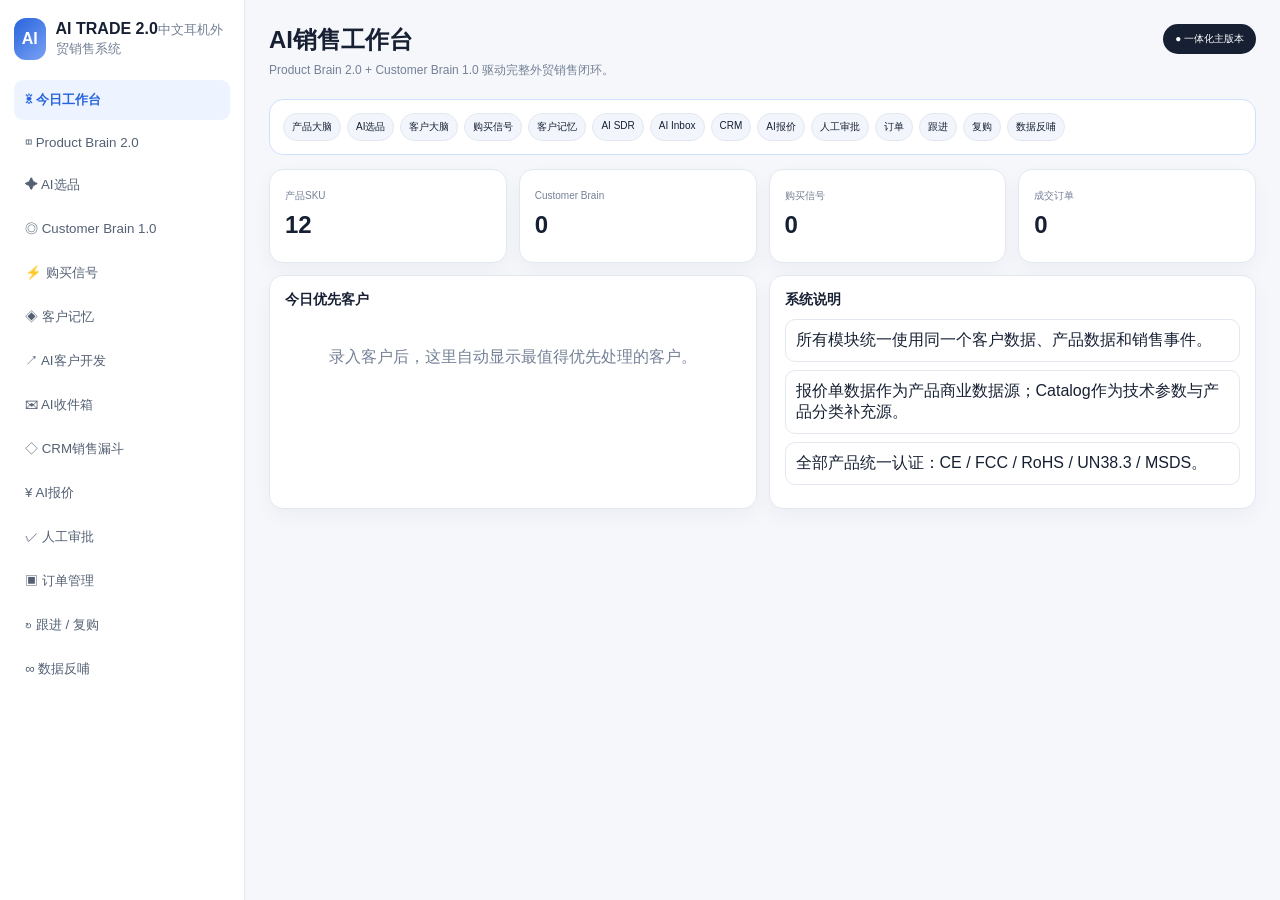
==== commit 4f3c9dcc: "Integrate Product Brain Customer Brain and full sales loop into AI TRADE" ====
--- a/index.html
+++ b/index.html
@@ -1,4 +1,71 @@
 <!doctype html>
 <html lang="zh-CN"><head><meta charset="utf-8"><meta name="viewport" content="width=device-width,initial-scale=1">
-<title>AI TRADE 2.0 · Product Brain 2.0 + Customer Brain 1.0</title>
-<style>body{font-family:Microsoft YaHei,Arial;background:#f5f7fb;color:#172033;margin:0;padding:32px}.card{max-width:1100px;margin:auto;background:#fff;border:1px solid #e3e8f0;border-radius:16px;padding:24px}h1{margin-top:0}.flow{display:flex;gap:8px;flex-wrap:wrap}.flow span{background:#edf4ff;padding:7px 10px;border-radius:999px}.ok{color:#159668}.note{color:#748096;line-height:1.8}</style></head><body><div class="card"><h1>AI TRADE 2.0 · Product Brain 2.0</h1><p class="ok">● 产品资料合并处理中</p><div class="flow"><span>报价单商业数据</span><span>Catalog技术参数</span><span>CE</span><span>FCC</span><span>RoHS</span><span>UN38.3</span><span>MSDS</span></div><p class="note">已读取 Kinganda 产品报价资料与英文 Product Catalogue。产品大脑将按型号合并：类别、蓝牙版本、芯片、播放/待机时间、电池、OEM/ODM、商业价格、包装物流和认证；冲突参数保留来源标记，不自动覆盖。Customer Brain、AI SDR、AI Inbox、CRM、AI报价、订单与数据反哺继续作为后续闭环模块。</p><p class="note">正在部署完整产品数据库版本，请刷新页面获取最新版。</p></div></body></html>+<title>AI TRADE 2.0 · 一体化中文耳机外贸系统</title>
+<style>
+:root{--b:#2764dc;--g:#159668;--bg:#f5f7fb;--line:#e3e8f0;--text:#172033;--muted:#748096;--r:#d9534f;--o:#df861d}*{box-sizing:border-box}body{margin:0;font-family:"Microsoft YaHei",Arial;background:var(--bg);color:var(--text)}.app{display:grid;grid-template-columns:245px 1fr;min-height:100vh}aside{background:#fff;border-right:1px solid var(--line);padding:18px 14px;position:sticky;top:0;height:100vh;overflow:auto}.brand{display:flex;gap:10px;align-items:center;margin-bottom:18px}.logo{width:42px;height:42px;border-radius:12px;background:linear-gradient(135deg,#2764dc,#7ba2f5);display:grid;place-items:center;color:#fff;font-weight:900}small,.muted{color:var(--muted)}nav button{width:100%;border:0;background:transparent;padding:11px;text-align:left;border-radius:9px;color:#536074;cursor:pointer;margin:2px 0}nav button.active,nav button:hover{background:#edf4ff;color:var(--b);font-weight:700}main{padding:24px}.page{display:none}.page.active{display:block}.top{display:flex;justify-content:space-between;gap:16px;align-items:flex-start;margin-bottom:14px}.top h1{margin:0;font-size:24px}.top p{margin:6px 0;color:var(--muted);font-size:12px}.badge{background:#172033;color:#fff;border-radius:999px;padding:8px 12px;font-size:10px}.card{background:#fff;border:1px solid var(--line);border-radius:14px;padding:15px;box-shadow:0 8px 20px rgba(20,35,70,.04)}.grid4{display:grid;grid-template-columns:repeat(4,1fr);gap:12px}.two{display:grid;grid-template-columns:1fr 1fr;gap:12px}.flow{background:#fff;border:1px solid #cfe0ff;border-radius:14px;padding:13px;margin-bottom:14px;display:flex;gap:6px;flex-wrap:wrap}.flow span{background:#f2f6fc;border:1px solid var(--line);padding:6px 8px;border-radius:999px;font-size:10px}.btn{border:1px solid var(--b);background:var(--b);color:#fff;border-radius:8px;padding:8px 10px;font-size:11px;cursor:pointer}.btn.ghost{background:#fff;color:var(--b)}.btn.red{background:var(--r);border-color:var(--r)}.input{padding:8px;border:1px solid var(--line);border-radius:8px;background:#fff}.wide{min-width:260px}table{width:100%;border-collapse:collapse;font-size:11px}th,td{padding:10px;border-bottom:1px solid #edf0f5;text-align:left;vertical-align:top}th{color:#6b7588;background:#fafbfd}.tag{display:inline-block;padding:3px 7px;border-radius:999px;background:#eef3fb;font-size:9px;margin:1px}.ok{background:#eaf8f1;color:#147b56}.warn{background:#fff7e8;color:#9b6519}.hot{background:#fff0ed;color:#b7472e}.item{border:1px solid var(--line);border-radius:10px;padding:10px;background:#fff;margin-bottom:8px}.kpi small{font-size:10px}.kpi b{font-size:24px;display:block;margin:8px 0}.pipeline{display:grid;grid-template-columns:repeat(4,1fr);gap:10px}.col{background:#f9fbfe;border:1px solid var(--line);border-radius:12px;padding:9px;min-height:170px}.deal{background:#fff;border:1px solid var(--line);border-radius:8px;padding:8px;margin-top:7px}.empty{padding:28px;text-align:center;color:var(--muted)}.sectionTitle{font-size:14px;margin:0 0 10px}@media(max-width:1100px){.grid4,.two{grid-template-columns:repeat(2,1fr)}.app{grid-template-columns:86px 1fr}.brand div:last-child,nav button span{display:none}.pipeline{grid-template-columns:repeat(2,1fr)}}@media(max-width:650px){.app{grid-template-columns:1fr}aside{position:static;height:auto}nav{display:flex;overflow:auto}.grid4,.two,.pipeline{grid-template-columns:1fr}main{padding:14px}}
+</style></head><body><div class="app"><aside><div class="brand"><div class="logo">AI</div><div><b>AI TRADE 2.0</b><small>中文耳机外贸销售系统</small></div></div><nav id="nav">
+<button class="active" data-p="today">☀ <span>今日工作台</span></button><button data-p="products">◫ <span>Product Brain 2.0</span></button><button data-p="selection">✦ <span>AI选品</span></button><button data-p="customers">◎ <span>Customer Brain 1.0</span></button><button data-p="signals">⚡ <span>购买信号</span></button><button data-p="memory">◈ <span>客户记忆</span></button><button data-p="sdr">↗ <span>AI客户开发</span></button><button data-p="inbox">✉ <span>AI收件箱</span></button><button data-p="crm">◇ <span>CRM销售漏斗</span></button><button data-p="quotes">¥ <span>AI报价</span></button><button data-p="approval">✓ <span>人工审批</span></button><button data-p="orders">▣ <span>订单管理</span></button><button data-p="follow">↻ <span>跟进 / 复购</span></button><button data-p="feedback">∞ <span>数据反哺</span></button>
+</nav></aside><main>
+<section id="today" class="page active"><div class="top"><div><h1>AI销售工作台</h1><p>Product Brain 2.0 + Customer Brain 1.0 驱动完整外贸销售闭环。</p></div><div class="badge">● 一体化主版本</div></div><div class="flow"><span>产品大脑</span><span>AI选品</span><span>客户大脑</span><span>购买信号</span><span>客户记忆</span><span>AI SDR</span><span>AI Inbox</span><span>CRM</span><span>AI报价</span><span>人工审批</span><span>订单</span><span>跟进</span><span>复购</span><span>数据反哺</span></div><div class="grid4" id="kpis"></div><div class="two" style="margin-top:12px"><div class="card"><h2 class="sectionTitle">今日优先客户</h2><div id="todayCustomers"></div></div><div class="card"><h2 class="sectionTitle">系统说明</h2><div class="item">所有模块统一使用同一个客户数据、产品数据和销售事件。</div><div class="item">报价单数据作为产品商业数据源；Catalog作为技术参数与产品分类补充源。</div><div class="item">全部产品统一认证：CE / FCC / RoHS / UN38.3 / MSDS。</div></div></div></section>
+<section id="products" class="page"><div class="top"><div><h1>Product Brain 2.0</h1><p>统一管理当前全部耳机SKU、报价、技术参数、包装物流、认证和AI销售画像。</p></div></div><div class="card"><div class="flow"><span>报价单商业数据</span><span>Catalog技术参数</span><span>参数冲突标记</span><span>AI销售画像</span><span>目标客户</span><span>优先市场</span></div><table><thead><tr><th>型号</th><th>类别</th><th>价格</th><th>蓝牙/芯片</th><th>续航</th><th>认证</th><th>AI销售画像</th></tr></thead><tbody id="productRows"></tbody></table></div></section>
+<section id="selection" class="page"><div class="top"><div><h1>AI选品</h1><p>根据产品类别、价格、客户匹配、RFQ、成交和复购动态排序。</p></div></div><div class="card"><table><thead><tr><th>排名</th><th>型号</th><th>类别</th><th>销售画像</th><th>机会分</th><th>AI建议</th></tr></thead><tbody id="selectionRows"></tbody></table></div></section>
+<section id="customers" class="page"><div class="top"><div><h1>Customer Brain 1.0</h1><p>公司画像 + 决策人 + 产品缺口 + Top 3 产品匹配 + 购买信号 + 成交概率 + Next Best Action。</p></div><button class="btn" onclick="addCustomer()">+ 新增客户</button></div><div class="card"><table><thead><tr><th>客户</th><th>国家/渠道</th><th>决策人</th><th>产品缺口</th><th>Top 3推荐</th><th>购买意向</th><th>成交概率</th><th>Next Best Action</th><th></th></tr></thead><tbody id="customerRows"></tbody></table></div></section>
+<section id="signals" class="page"><div class="top"><div><h1>购买信号</h1><p>回复、RFQ、查看报价、下载Catalog、样品、会议、复购等行为统一计分。</p></div></div><div id="signalList"></div></section>
+<section id="memory" class="page"><div class="top"><div><h1>客户记忆</h1><p>沉淀客户历史偏好、报价、需求、原话、谈判和下一步。</p></div></div><div id="memoryList"></div></section>
+<section id="sdr" class="page"><div class="top"><div><h1>AI客户开发</h1><p>自动读取客户画像与Top 1推荐产品，生成个性化开发内容。</p></div></div><div class="card"><select id="sdrCustomer" class="input wide"></select> <button class="btn" onclick="makeSDRDraft()">生成开发草稿</button><div id="sdrDraft" style="margin-top:14px"></div></div></section>
+<section id="inbox" class="page"><div class="top"><div><h1>AI收件箱</h1><p>粘贴客户回复，系统自动识别意图、写入购买信号和客户记忆并推进阶段。</p></div></div><div class="card"><select id="inboxCustomer" class="input wide"></select> <input id="inboxMessage" class="input wide" style="min-width:420px" placeholder="粘贴客户回复"> <button class="btn" onclick="processInbox()">AI识别并回写</button><div id="inboxResult" style="margin-top:12px"></div></div></section>
+<section id="crm" class="page"><div class="top"><div><h1>CRM / 销售漏斗</h1><p>Customer Brain 的阶段和成交概率直接驱动销售漏斗。</p></div></div><div class="pipeline" id="crmPipeline"></div></section>
+<section id="quotes" class="page"><div class="top"><div><h1>AI报价</h1><p>读取产品大脑与客户匹配结果。产品报价表价格只作为内部参考，人工确认后才能提交审批。</p></div><button class="btn" onclick="createQuote()">+ 新建报价</button></div><div class="card"><table><thead><tr><th>客户</th><th>产品</th><th>数量</th><th>人工确认单价</th><th>总额</th><th>状态</th><th>操作</th></tr></thead><tbody id="quoteRows"></tbody></table></div></section>
+<section id="approval" class="page"><div class="top"><div><h1>人工审批</h1><p>报价与高风险商业条件在转订单前必须人工批准。</p></div></div><div id="approvalList"></div></section>
+<section id="orders" class="page"><div class="top"><div><h1>订单管理</h1><p>批准报价 → 订单 → 交付 → 复购池。</p></div></div><div class="card"><table><thead><tr><th>订单号</th><th>客户</th><th>产品</th><th>数量</th><th>金额</th><th>状态</th><th>操作</th></tr></thead><tbody id="orderRows"></tbody></table></div></section>
+<section id="follow" class="page"><div class="top"><div><h1>跟进 / 复购</h1><p>根据阶段生成Next Best Action，已交付订单自动进入复购窗口。</p></div></div><div class="two"><div class="card"><h2 class="sectionTitle">跟进任务</h2><div id="followTasks"></div></div><div class="card"><h2 class="sectionTitle">复购池</h2><div id="reorderPool"></div></div></div></section>
+<section id="feedback" class="page"><div class="top"><div><h1>数据反哺</h1><p>互动、RFQ、成交和复购持续修正客户概率和产品优先级。</p></div></div><div class="grid4" id="feedbackKpis"></div><div class="two" style="margin-top:12px"><div class="card"><h2 class="sectionTitle">产品表现</h2><div id="productPerformance"></div></div><div class="card"><h2 class="sectionTitle">客户表现</h2><div id="customerPerformance"></div></div></div></section>
+</main></div>
+<script>
+const PRODUCTS=[
+{model:'Q16 PRO',category:'ANC主动降噪/彩屏LCD',price:'60元',cost:60,bt:'5.4',chip:'蓝讯5636D',play:'8小时',moq:1000,certs:['CE','FCC','RoHS','UN38.3','MSDS']},
+{model:'Q16S PRO',category:'ANC主动降噪/彩屏LCD',price:'58元',cost:58,bt:'5.4',chip:'蓝讯5636D',play:'8小时',moq:1000,certs:['CE','FCC','RoHS','UN38.3','MSDS']},
+{model:'Q30',category:'ANC主动降噪/彩屏LCD',price:'48元',cost:48,bt:'5.4',chip:'蓝讯5656',play:'6小时',moq:1000,certs:['CE','FCC','RoHS','UN38.3','MSDS']},
+{model:'YYK-Q102',category:'ANC主动降噪/彩屏LCD',price:'35元 / AI版38元',cost:35,bt:'5.4',chip:'蓝讯5656C2',play:'5小时',moq:1000,certs:['CE','FCC','RoHS','UN38.3','MSDS']},
+{model:'YYK-Q103',category:'开放式挂耳款',price:'27元',cost:27,bt:'5.4',chip:'蓝讯5756C2',play:'5小时',moq:1000,certs:['CE','FCC','RoHS','UN38.3','MSDS']},
+{model:'YYK-Q28',category:'开放式挂耳款',price:'38元',cost:38,bt:'5.3',chip:'杰里6973D4',play:'8小时',moq:1000,certs:['CE','FCC','RoHS','UN38.3','MSDS']},
+{model:'YYK-880',category:'开放式挂耳款',price:'40元',cost:40,bt:'5.3',chip:'杰里6973D4',play:'8小时',moq:1000,certs:['CE','FCC','RoHS','UN38.3','MSDS']},
+{model:'YYK-Q86',category:'开放式夹耳款',price:'待参考报价',cost:0,bt:'5.3',chip:'JL6972',play:'4小时',moq:1000,certs:['CE','FCC','RoHS','UN38.3','MSDS']},
+{model:'YYK-Q63-1',category:'运动款',price:'待参考报价',cost:0,bt:'5.3',chip:'JL6973',play:'14小时',moq:1000,certs:['CE','FCC','RoHS','UN38.3','MSDS']},
+{model:'YYK-520-1',category:'商务单耳',price:'40元 / 单耳26元',cost:40,bt:'5.3+EDR',chip:'JL6973D',play:'10小时',moq:1000,certs:['CE','FCC','RoHS','UN38.3','MSDS']},
+{model:'YYK-590',category:'TWS入耳',price:'待参考报价',cost:0,bt:'5.3',chip:'JL6973',play:'8小时',moq:1000,certs:['CE','FCC','RoHS','UN38.3','MSDS']},
+{model:'YYK-Q32-USB',category:'TWS/USB',price:'待参考报价',cost:0,bt:'5.3+EDR',chip:'JL6973',play:'5小时',moq:1000,certs:['CE','FCC','RoHS','UN38.3','MSDS']}
+];
+const KEY='aitrade_integrated_cn_v1';let db=JSON.parse(localStorage.getItem(KEY)||'null')||{customers:[],signals:[],quotes:[],orders:[]};
+function save(){localStorage.setItem(KEY,JSON.stringify(db));renderAll()}function esc(s){return String(s??'').replace(/[&<>]/g,m=>({'&':'&amp;','<':'&lt;','>':'&gt;'}[m]))}
+function categoryKey(p){let s=(p.category+' '+p.model).toLowerCase();if(s.includes('商务')||s.includes('520')||s.includes('530'))return'business';if(s.includes('运动')||s.includes('63'))return'sport';if(s.includes('夹耳'))return'clip';if(s.includes('挂耳')||s.includes('开放'))return'open';if(s.includes('彩屏')||s.includes('anc'))return'lcd';return'tws'}
+function salesProfile(p){let map={lcd:{targets:['电商卖家','消费电子经销商'],markets:['墨西哥','巴西','南非'],points:['彩屏交互','高视觉卖点','适合短视频'],pitch:'突出彩屏交互、外观差异化和OEM包装。'},open:{targets:['运动/户外品牌','消费电子经销商','眼镜人群渠道'],markets:['墨西哥','巴西','南非','美国'],points:['开放式佩戴','长时间舒适','不堵耳'],pitch:'突出开放式舒适、通勤和运动场景。'},clip:{targets:['年轻消费品牌','女性/时尚渠道','电商卖家'],markets:['墨西哥','巴西','东南亚'],points:['轻量夹耳','时尚造型','社媒传播'],pitch:'突出轻量佩戴和时尚差异化。'},sport:{targets:['运动用品渠道','户外电商','经销商'],markets:['墨西哥','南非','巴西','美国'],points:['长续航','稳固佩戴','运动场景'],pitch:'突出长续航和运动稳定性。'},business:{targets:['办公设备经销商','呼叫中心供应商','企业采购'],markets:['美国','墨西哥','欧洲','中东'],points:['单耳通话','长续航','商务移动'],pitch:'突出通话效率和办公移动场景。'},tws:{targets:['消费电子经销商','电商卖家','品牌商'],markets:['墨西哥','巴西','南非','东南亚'],points:['高性价比','易上新','OEM/ODM'],pitch:'突出价格带、上新效率和私模/OEM能力。'}};return map[categoryKey(p)]}
+function scoreProduct(p){let s=55;if(p.cost&&p.cost<=35)s+=10;else if(p.cost&&p.cost<=50)s+=6;if(categoryKey(p)==='open')s+=8;if(categoryKey(p)==='sport')s+=6;return Math.min(95,s)}
+function matchScore(c,p){let sp=salesProfile(p),score=45,blob=((c.channel||'')+' '+(c.need||'')+' '+(c.gap||'')+' '+(c.country||'')).toLowerCase();sp.targets.forEach(t=>{if(blob.includes(t.toLowerCase().slice(0,2)))score+=10});sp.markets.forEach(m=>{if((c.country||'').includes(m))score+=12});if((c.need||'').toLowerCase().includes(p.model.toLowerCase()))score+=20;if((c.gap||'').includes('开放')&&categoryKey(p)==='open')score+=18;if((c.gap||'').includes('运动')&&categoryKey(p)==='sport')score+=18;return Math.min(99,score)}
+function bestMatches(c,n=3){return PRODUCTS.map(p=>({p,score:matchScore(c,p)})).sort((a,b)=>b.score-a.score).slice(0,n)}
+function signalScore(c){return db.signals.filter(s=>s.customerId===c.id).reduce((a,s)=>a+s.points,0)}function probability(c){return Math.max(5,Math.min(95,Math.round((c.icp||60)*.45+signalScore(c)*.55)))}function nba(c){if(c.nextAction)return c.nextAction;let p=probability(c);if(c.stage==='rfq')return'生成AI报价';if(c.stage==='sample')return'跟进样品反馈';if(c.stage==='won')return'等待复购窗口';if(p>=75)return'人工优先介入';if(c.stage==='contacted')return'D3自动跟进';return'AI首次开发'}
+function addCustomer(){let company=prompt('公司名称');if(!company)return;db.customers.push({id:'C'+Date.now(),company,country:prompt('国家','墨西哥')||'',channel:prompt('渠道/客户类型','经销商')||'',contact:prompt('决策人姓名','')||'',role:prompt('职位','Buyer')||'',need:prompt('主营/需求','')||'',gap:prompt('产品缺口','')||'',icp:+prompt('ICP基础分 0-100','70')||70,stage:'prospect',notes:''});save()}
+function renderProducts(){productRows.innerHTML=PRODUCTS.map(p=>{let sp=salesProfile(p);return`<tr><td><b>${p.model}</b></td><td>${p.category}</td><td>${p.price}</td><td>${p.bt}<br><small>${p.chip}</small></td><td>${p.play}</td><td>${p.certs.map(x=>`<span class="tag ok">${x}</span>`).join('')}</td><td><b>${sp.targets[0]}</b><br><small>${sp.markets.slice(0,2).join(' / ')} · ${sp.points.join(' / ')}</small></td></tr>`}).join('')}
+function renderSelection(){let arr=PRODUCTS.map(p=>({p,s:scoreProduct(p)})).sort((a,b)=>b.s-a.s);selectionRows.innerHTML=arr.map((x,i)=>`<tr><td>#${i+1}</td><td><b>${x.p.model}</b></td><td>${x.p.category}</td><td>${salesProfile(x.p).pitch}</td><td><b>${x.s}</b></td><td>${x.s>=80?'重点推广':x.s>=70?'继续测试':'补充数据'}</td></tr>`).join('')}
+function renderCustomers(){customerRows.innerHTML=db.customers.map(c=>`<tr><td><b>${esc(c.company)}</b></td><td>${esc(c.country)}<br><span class="tag">${esc(c.channel)}</span></td><td>${esc(c.contact||'-')}<br><small>${esc(c.role||'')}</small></td><td>${esc(c.gap||'-')}</td><td>${bestMatches(c,3).map(x=>`<span class="tag ${x.score>=70?'ok':''}">${x.p.model} ${x.score}</span>`).join(' ')}</td><td>${signalScore(c)}</td><td><b>${probability(c)}%</b></td><td>${nba(c)}</td><td><button class="btn" onclick="addSignal('${c.id}')">+信号</button></td></tr>`).join('')||'<tr><td colspan="9">暂无客户，请先录入真实目标客户。</td></tr>'}
+function addSignal(id){let type=prompt('购买信号：回复 / RFQ / 查看报价 / 下载Catalog / 样品 / 会议 / 复购');if(!type)return;let map={'回复':15,'RFQ':30,'查看报价':12,'下载Catalog':8,'样品':25,'会议':25,'复购':40};db.signals.push({id:Date.now(),customerId:id,type,points:map[type]||10,note:prompt('备注','')||'',time:new Date().toLocaleString()});save()}
+function renderSignals(){signalList.innerHTML=db.signals.slice().reverse().map(s=>{let c=db.customers.find(x=>x.id===s.customerId);return`<div class="card item"><b>${esc(c?.company||'未知客户')}</b> · <span class="tag ok">${esc(s.type)}</span> +${s.points}<br><small>${esc(s.note)} · ${s.time}</small></div>`}).join('')||'<div class="card">暂无购买信号。</div>'}
+function renderMemory(){memoryList.innerHTML=db.customers.map(c=>`<div class="card item"><b>${esc(c.company)}</b><p>${esc(c.notes||'暂无客户记忆')}</p><small>AI推荐：${bestMatches(c,1).map(x=>x.p.model+'('+x.score+')').join('')} · 成交概率 ${probability(c)}% · 下一步 ${nba(c)}</small></div>`).join('')||'<div class="card">暂无客户记忆。</div>'}
+function renderSelects(){let o=db.customers.map(c=>`<option value="${c.id}">${esc(c.company)} · ${esc(c.country)}</option>`).join('');sdrCustomer.innerHTML=o||'<option>暂无客户</option>';inboxCustomer.innerHTML=o||'<option>暂无客户</option>'}
+function makeSDRDraft(){let c=db.customers.find(x=>x.id===sdrCustomer.value);if(!c)return;let m=bestMatches(c,1)[0],p=m.p,sp=salesProfile(p),name=c.contact||'there';sdrDraft.innerHTML=`<div class="item"><b>AI推荐：${p.model} · 匹配 ${m.score}</b><br><small>卖点：${sp.points.join(' / ')}</small><hr>Hi ${esc(name)},<br><br>I reviewed your business and believe <b>${p.model}</b> could fit your channel well. ${sp.pitch}<br><br>MOQ: ${p.moq} pcs. OEM/ODM available. Would you like 1K / 3K / 5K pricing?<br><br><button class="btn" onclick="markContacted('${c.id}')">确认已发送</button></div>`}
+function markContacted(id){let c=db.customers.find(x=>x.id===id);c.stage='contacted';c.notes+=(c.notes?'\n':'')+'['+new Date().toLocaleString()+'] 已发送AI开发信。';save()}
+function processInbox(){let c=db.customers.find(x=>x.id===inboxCustomer.value),msg=inboxMessage.value.trim();if(!c||!msg)return;let low=msg.toLowerCase(),type='回复',pts=15,stage='replied',next='继续沟通';if(/quote|price|quotation|报价|价格|cotiz|precio/.test(low)){type='RFQ';pts=30;stage='rfq';next='生成AI报价'}if(/sample|muestra|样品/.test(low)){type='样品';pts=25;stage='sample';next='准备样品方案'}if(/exclusive|distributor|agent|代理|独家/.test(low)){type='代理意向';pts=28;next='人工介入渠道谈判'}if(/not interested|no thanks|没兴趣|不考虑/.test(low)){type='拒绝';pts=-20;stage='lost';next='进入长期培育'}db.signals.push({id:Date.now(),customerId:c.id,type,points:pts,note:msg,time:new Date().toLocaleString()});c.stage=stage;c.nextAction=next;c.notes+=(c.notes?'\n':'')+'['+new Date().toLocaleString()+'] 客户原话：'+msg+'；AI识别：'+type+'。';inboxResult.innerHTML=`<span class="tag ${pts>20?'ok':''}">${type}</span> 已写入Customer Brain；阶段：${stage}；下一步：${next}`;save()}
+function renderCRM(){let st=[['prospect','潜在客户'],['contacted','已联系'],['replied','已回复'],['rfq','询价'],['sample','样品'],['won','成交'],['lost','丢单']];crmPipeline.innerHTML=st.map(([k,n])=>`<div class="col"><b>${n}</b>${db.customers.filter(c=>(c.stage||'prospect')===k).map(c=>`<div class="deal"><b>${esc(c.company)}</b><small>成交概率 ${probability(c)}%</small><small>${nba(c)}</small></div>`).join('')}</div>`).join('')}
+function createQuote(){if(!db.customers.length){alert('请先录入客户');return}let name=prompt('客户公司关键字');let c=db.customers.find(x=>x.company.toLowerCase().includes((name||'').toLowerCase()));if(!c){alert('未找到客户');return}let p=bestMatches(c,1)[0].p,qty=+prompt('推荐产品 '+p.model+'，请输入数量',p.moq);if(!qty)return;let unit=+prompt('请输入人工确认的对外单价。内部参考：'+p.price,p.cost||'');if(!unit)return;db.quotes.push({id:'Q'+Date.now(),customerId:c.id,model:p.model,qty,unit,total:qty*unit,status:'pending',created:new Date().toLocaleString()});c.stage='quoted';save()}
+function renderQuotes(){quoteRows.innerHTML=db.quotes.map(q=>{let c=db.customers.find(x=>x.id===q.customerId);return`<tr><td>${esc(c?.company||'-')}</td><td>${q.model}</td><td>${q.qty}</td><td>${q.unit}</td><td><b>${q.total}</b></td><td>${q.status==='pending'?'<span class="tag warn">待审批</span>':q.status==='approved'?'<span class="tag ok">已批准</span>':q.status}</td><td>${q.status==='approved'&&!db.orders.some(o=>o.quoteId===q.id)?`<button class="btn" onclick="quoteToOrder('${q.id}')">转订单</button>`:''}</td></tr>`}).join('')||'<tr><td colspan="7">暂无报价</td></tr>'}
+function renderApprovals(){let a=db.quotes.filter(q=>q.status==='pending');approvalList.innerHTML=a.map(q=>{let c=db.customers.find(x=>x.id===q.customerId);return`<div class="card item"><b>${esc(c?.company||'-')} · ${q.model}</b><p>${q.qty} pcs · 单价 ${q.unit} · 总额 ${q.total}</p><button class="btn" onclick="approveQuote('${q.id}',true)">批准</button> <button class="btn red" onclick="approveQuote('${q.id}',false)">拒绝</button></div>`}).join('')||'<div class="card">暂无待审批报价。</div>'}
+function approveQuote(id,ok){let q=db.quotes.find(x=>x.id===id);q.status=ok?'approved':'rejected';save()}function quoteToOrder(id){let q=db.quotes.find(x=>x.id===id);if(!q||q.status!=='approved')return;db.orders.push({id:'SO-'+Date.now().toString().slice(-8),quoteId:q.id,customerId:q.customerId,model:q.model,qty:q.qty,total:q.total,status:'confirmed',created:new Date().toLocaleString()});let c=db.customers.find(x=>x.id===q.customerId);c.stage='won';db.signals.push({id:Date.now(),customerId:c.id,type:'成交',points:50,note:q.model,time:new Date().toLocaleString()});save()}
+function renderOrders(){orderRows.innerHTML=db.orders.map(o=>{let c=db.customers.find(x=>x.id===o.customerId);return`<tr><td>${o.id}</td><td>${esc(c?.company||'-')}</td><td>${o.model}</td><td>${o.qty}</td><td>${o.total}</td><td>${o.status==='delivered'?'<span class="tag ok">已交付</span>':'已确认'}</td><td>${o.status!=='delivered'?`<button class="btn" onclick="deliverOrder('${o.id}')">标记已交付</button>`:''}</td></tr>`}).join('')||'<tr><td colspan="7">暂无订单</td></tr>'}
+function deliverOrder(id){let o=db.orders.find(x=>x.id===id);o.status='delivered';o.delivered=new Date().toISOString();let c=db.customers.find(x=>x.id===o.customerId);c.nextAction='进入30天复购培育';save()}
+function renderFollow(){followTasks.innerHTML=db.customers.filter(c=>c.stage!=='lost').sort((a,b)=>probability(b)-probability(a)).slice(0,20).map(c=>`<div class="item"><b>${esc(c.company)}</b><br><small>成交概率 ${probability(c)}% · ${nba(c)}</small></div>`).join('')||'<div class="empty">暂无跟进任务</div>';reorderPool.innerHTML=db.orders.filter(o=>o.status==='delivered').map(o=>{let c=db.customers.find(x=>x.id===o.customerId),days=Math.floor((Date.now()-new Date(o.delivered))/86400000);return`<div class="item"><b>${esc(c?.company||'-')} · ${o.model}</b><br><small>已交付 ${days} 天 · ${days>=30?'建议复购沟通':'等待复购窗口'}</small>${days>=30?`<br><button class="btn" onclick="markReorder('${o.id}')">记录复购意向</button>`:''}</div>`}).join('')||'<div class="empty">暂无已交付订单</div>'}
+function markReorder(id){let o=db.orders.find(x=>x.id===id);db.signals.push({id:Date.now(),customerId:o.customerId,type:'复购',points:40,note:o.id,time:new Date().toLocaleString()});save()}
+function renderFeedback(){let replies=db.signals.filter(s=>['回复','RFQ','样品','代理意向'].includes(s.type)).length,rfq=db.signals.filter(s=>s.type==='RFQ').length,wins=db.orders.length,reorders=db.signals.filter(s=>s.type==='复购').length;feedbackKpis.innerHTML=[['有效互动',replies],['RFQ',rfq],['成交订单',wins],['复购信号',reorders]].map(x=>`<div class="card kpi"><small>${x[0]}</small><b>${x[1]}</b></div>`).join('');let pp={};db.orders.forEach(o=>pp[o.model]=(pp[o.model]||0)+1);productPerformance.innerHTML=Object.entries(pp).sort((a,b)=>b[1]-a[1]).map(([m,n])=>`<div class="item"><b>${m}</b> · ${n} 个订单</div>`).join('')||'<div class="empty">成交后自动排名</div>';customerPerformance.innerHTML=db.customers.slice().sort((a,b)=>probability(b)-probability(a)).slice(0,10).map(c=>`<div class="item"><b>${esc(c.company)}</b><br><small>成交概率 ${probability(c)}% · ${nba(c)}</small></div>`).join('')||'<div class="empty">暂无客户数据</div>'}
+function renderKpis(){kpis.innerHTML=[['产品SKU',PRODUCTS.length],['Customer Brain',db.customers.length],['购买信号',db.signals.length],['成交订单',db.orders.length]].map(x=>`<div class="card kpi"><small>${x[0]}</small><b>${x[1]}</b></div>`).join('');todayCustomers.innerHTML=db.customers.slice().sort((a,b)=>probability(b)-probability(a)).slice(0,8).map(c=>`<div class="item"><b>${esc(c.company)}</b><br><small>成交概率 ${probability(c)}% · ${nba(c)}</small></div>`).join('')||'<div class="empty">录入客户后，这里自动显示最值得优先处理的客户。</div>'}
+function renderAll(){renderKpis();renderProducts();renderSelection();renderCustomers();renderSignals();renderMemory();renderSelects();renderCRM();renderQuotes();renderApprovals();renderOrders();renderFollow();renderFeedback()}
+document.querySelectorAll('#nav button').forEach(b=>b.onclick=()=>{document.querySelectorAll('#nav button').forEach(x=>x.classList.remove('active'));b.classList.add('active');document.querySelectorAll('.page').forEach(x=>x.classList.remove('active'));document.getElementById(b.dataset.p).classList.add('active');renderAll()});renderAll();
+</script></body></html>
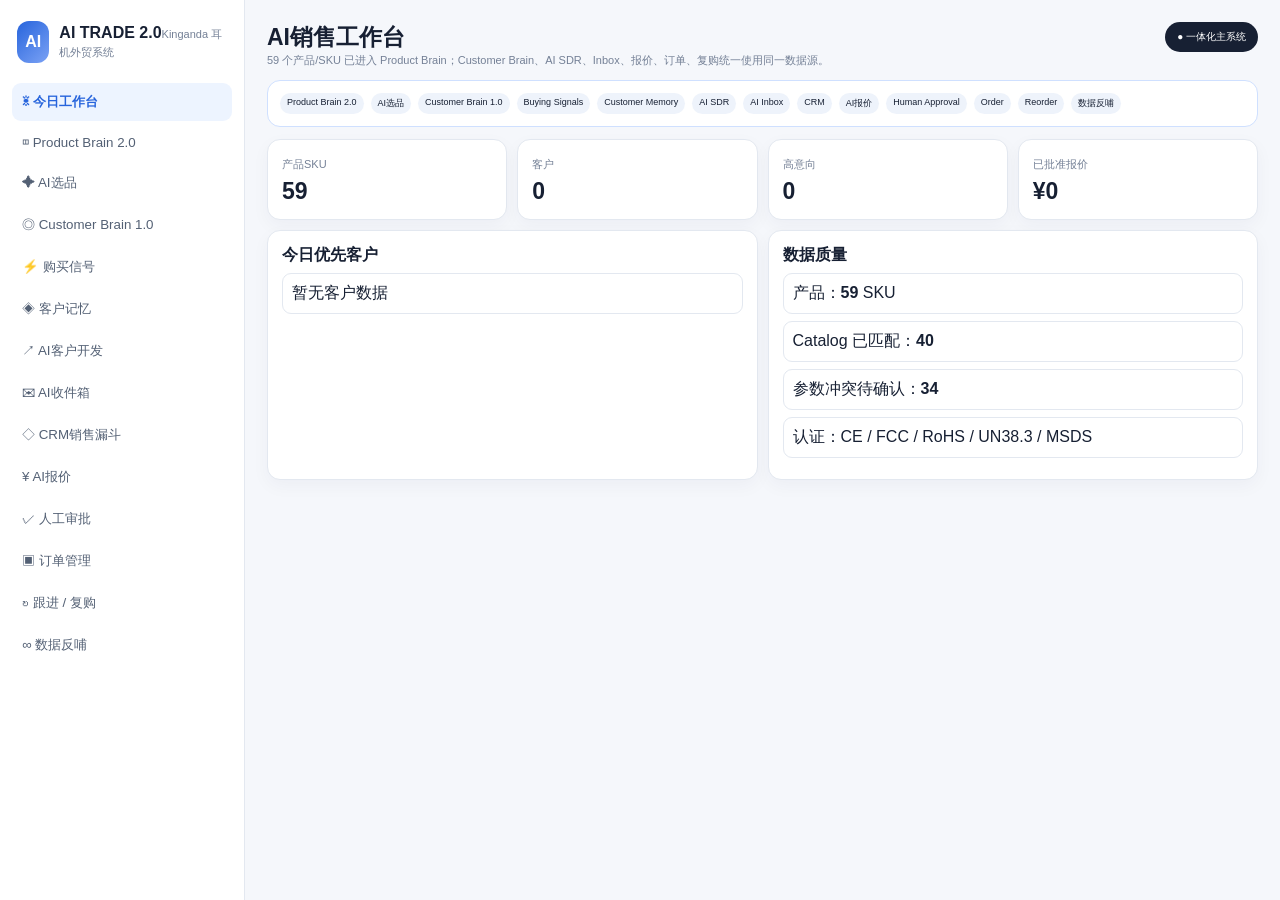
==== commit 659b8dc2: "Load all 59 SKUs into integrated AI TRADE" ====
--- a/index.html
+++ b/index.html
@@ -1,71 +1,21 @@
-<!doctype html>
-<html lang="zh-CN"><head><meta charset="utf-8"><meta name="viewport" content="width=device-width,initial-scale=1">
-<title>AI TRADE 2.0 · 一体化中文耳机外贸系统</title>
-<style>
-:root{--b:#2764dc;--g:#159668;--bg:#f5f7fb;--line:#e3e8f0;--text:#172033;--muted:#748096;--r:#d9534f;--o:#df861d}*{box-sizing:border-box}body{margin:0;font-family:"Microsoft YaHei",Arial;background:var(--bg);color:var(--text)}.app{display:grid;grid-template-columns:245px 1fr;min-height:100vh}aside{background:#fff;border-right:1px solid var(--line);padding:18px 14px;position:sticky;top:0;height:100vh;overflow:auto}.brand{display:flex;gap:10px;align-items:center;margin-bottom:18px}.logo{width:42px;height:42px;border-radius:12px;background:linear-gradient(135deg,#2764dc,#7ba2f5);display:grid;place-items:center;color:#fff;font-weight:900}small,.muted{color:var(--muted)}nav button{width:100%;border:0;background:transparent;padding:11px;text-align:left;border-radius:9px;color:#536074;cursor:pointer;margin:2px 0}nav button.active,nav button:hover{background:#edf4ff;color:var(--b);font-weight:700}main{padding:24px}.page{display:none}.page.active{display:block}.top{display:flex;justify-content:space-between;gap:16px;align-items:flex-start;margin-bottom:14px}.top h1{margin:0;font-size:24px}.top p{margin:6px 0;color:var(--muted);font-size:12px}.badge{background:#172033;color:#fff;border-radius:999px;padding:8px 12px;font-size:10px}.card{background:#fff;border:1px solid var(--line);border-radius:14px;padding:15px;box-shadow:0 8px 20px rgba(20,35,70,.04)}.grid4{display:grid;grid-template-columns:repeat(4,1fr);gap:12px}.two{display:grid;grid-template-columns:1fr 1fr;gap:12px}.flow{background:#fff;border:1px solid #cfe0ff;border-radius:14px;padding:13px;margin-bottom:14px;display:flex;gap:6px;flex-wrap:wrap}.flow span{background:#f2f6fc;border:1px solid var(--line);padding:6px 8px;border-radius:999px;font-size:10px}.btn{border:1px solid var(--b);background:var(--b);color:#fff;border-radius:8px;padding:8px 10px;font-size:11px;cursor:pointer}.btn.ghost{background:#fff;color:var(--b)}.btn.red{background:var(--r);border-color:var(--r)}.input{padding:8px;border:1px solid var(--line);border-radius:8px;background:#fff}.wide{min-width:260px}table{width:100%;border-collapse:collapse;font-size:11px}th,td{padding:10px;border-bottom:1px solid #edf0f5;text-align:left;vertical-align:top}th{color:#6b7588;background:#fafbfd}.tag{display:inline-block;padding:3px 7px;border-radius:999px;background:#eef3fb;font-size:9px;margin:1px}.ok{background:#eaf8f1;color:#147b56}.warn{background:#fff7e8;color:#9b6519}.hot{background:#fff0ed;color:#b7472e}.item{border:1px solid var(--line);border-radius:10px;padding:10px;background:#fff;margin-bottom:8px}.kpi small{font-size:10px}.kpi b{font-size:24px;display:block;margin:8px 0}.pipeline{display:grid;grid-template-columns:repeat(4,1fr);gap:10px}.col{background:#f9fbfe;border:1px solid var(--line);border-radius:12px;padding:9px;min-height:170px}.deal{background:#fff;border:1px solid var(--line);border-radius:8px;padding:8px;margin-top:7px}.empty{padding:28px;text-align:center;color:var(--muted)}.sectionTitle{font-size:14px;margin:0 0 10px}@media(max-width:1100px){.grid4,.two{grid-template-columns:repeat(2,1fr)}.app{grid-template-columns:86px 1fr}.brand div:last-child,nav button span{display:none}.pipeline{grid-template-columns:repeat(2,1fr)}}@media(max-width:650px){.app{grid-template-columns:1fr}aside{position:static;height:auto}nav{display:flex;overflow:auto}.grid4,.two,.pipeline{grid-template-columns:1fr}main{padding:14px}}
-</style></head><body><div class="app"><aside><div class="brand"><div class="logo">AI</div><div><b>AI TRADE 2.0</b><small>中文耳机外贸销售系统</small></div></div><nav id="nav">
-<button class="active" data-p="today">☀ <span>今日工作台</span></button><button data-p="products">◫ <span>Product Brain 2.0</span></button><button data-p="selection">✦ <span>AI选品</span></button><button data-p="customers">◎ <span>Customer Brain 1.0</span></button><button data-p="signals">⚡ <span>购买信号</span></button><button data-p="memory">◈ <span>客户记忆</span></button><button data-p="sdr">↗ <span>AI客户开发</span></button><button data-p="inbox">✉ <span>AI收件箱</span></button><button data-p="crm">◇ <span>CRM销售漏斗</span></button><button data-p="quotes">¥ <span>AI报价</span></button><button data-p="approval">✓ <span>人工审批</span></button><button data-p="orders">▣ <span>订单管理</span></button><button data-p="follow">↻ <span>跟进 / 复购</span></button><button data-p="feedback">∞ <span>数据反哺</span></button>
-</nav></aside><main>
-<section id="today" class="page active"><div class="top"><div><h1>AI销售工作台</h1><p>Product Brain 2.0 + Customer Brain 1.0 驱动完整外贸销售闭环。</p></div><div class="badge">● 一体化主版本</div></div><div class="flow"><span>产品大脑</span><span>AI选品</span><span>客户大脑</span><span>购买信号</span><span>客户记忆</span><span>AI SDR</span><span>AI Inbox</span><span>CRM</span><span>AI报价</span><span>人工审批</span><span>订单</span><span>跟进</span><span>复购</span><span>数据反哺</span></div><div class="grid4" id="kpis"></div><div class="two" style="margin-top:12px"><div class="card"><h2 class="sectionTitle">今日优先客户</h2><div id="todayCustomers"></div></div><div class="card"><h2 class="sectionTitle">系统说明</h2><div class="item">所有模块统一使用同一个客户数据、产品数据和销售事件。</div><div class="item">报价单数据作为产品商业数据源；Catalog作为技术参数与产品分类补充源。</div><div class="item">全部产品统一认证：CE / FCC / RoHS / UN38.3 / MSDS。</div></div></div></section>
-<section id="products" class="page"><div class="top"><div><h1>Product Brain 2.0</h1><p>统一管理当前全部耳机SKU、报价、技术参数、包装物流、认证和AI销售画像。</p></div></div><div class="card"><div class="flow"><span>报价单商业数据</span><span>Catalog技术参数</span><span>参数冲突标记</span><span>AI销售画像</span><span>目标客户</span><span>优先市场</span></div><table><thead><tr><th>型号</th><th>类别</th><th>价格</th><th>蓝牙/芯片</th><th>续航</th><th>认证</th><th>AI销售画像</th></tr></thead><tbody id="productRows"></tbody></table></div></section>
-<section id="selection" class="page"><div class="top"><div><h1>AI选品</h1><p>根据产品类别、价格、客户匹配、RFQ、成交和复购动态排序。</p></div></div><div class="card"><table><thead><tr><th>排名</th><th>型号</th><th>类别</th><th>销售画像</th><th>机会分</th><th>AI建议</th></tr></thead><tbody id="selectionRows"></tbody></table></div></section>
-<section id="customers" class="page"><div class="top"><div><h1>Customer Brain 1.0</h1><p>公司画像 + 决策人 + 产品缺口 + Top 3 产品匹配 + 购买信号 + 成交概率 + Next Best Action。</p></div><button class="btn" onclick="addCustomer()">+ 新增客户</button></div><div class="card"><table><thead><tr><th>客户</th><th>国家/渠道</th><th>决策人</th><th>产品缺口</th><th>Top 3推荐</th><th>购买意向</th><th>成交概率</th><th>Next Best Action</th><th></th></tr></thead><tbody id="customerRows"></tbody></table></div></section>
-<section id="signals" class="page"><div class="top"><div><h1>购买信号</h1><p>回复、RFQ、查看报价、下载Catalog、样品、会议、复购等行为统一计分。</p></div></div><div id="signalList"></div></section>
-<section id="memory" class="page"><div class="top"><div><h1>客户记忆</h1><p>沉淀客户历史偏好、报价、需求、原话、谈判和下一步。</p></div></div><div id="memoryList"></div></section>
-<section id="sdr" class="page"><div class="top"><div><h1>AI客户开发</h1><p>自动读取客户画像与Top 1推荐产品，生成个性化开发内容。</p></div></div><div class="card"><select id="sdrCustomer" class="input wide"></select> <button class="btn" onclick="makeSDRDraft()">生成开发草稿</button><div id="sdrDraft" style="margin-top:14px"></div></div></section>
-<section id="inbox" class="page"><div class="top"><div><h1>AI收件箱</h1><p>粘贴客户回复，系统自动识别意图、写入购买信号和客户记忆并推进阶段。</p></div></div><div class="card"><select id="inboxCustomer" class="input wide"></select> <input id="inboxMessage" class="input wide" style="min-width:420px" placeholder="粘贴客户回复"> <button class="btn" onclick="processInbox()">AI识别并回写</button><div id="inboxResult" style="margin-top:12px"></div></div></section>
-<section id="crm" class="page"><div class="top"><div><h1>CRM / 销售漏斗</h1><p>Customer Brain 的阶段和成交概率直接驱动销售漏斗。</p></div></div><div class="pipeline" id="crmPipeline"></div></section>
-<section id="quotes" class="page"><div class="top"><div><h1>AI报价</h1><p>读取产品大脑与客户匹配结果。产品报价表价格只作为内部参考，人工确认后才能提交审批。</p></div><button class="btn" onclick="createQuote()">+ 新建报价</button></div><div class="card"><table><thead><tr><th>客户</th><th>产品</th><th>数量</th><th>人工确认单价</th><th>总额</th><th>状态</th><th>操作</th></tr></thead><tbody id="quoteRows"></tbody></table></div></section>
-<section id="approval" class="page"><div class="top"><div><h1>人工审批</h1><p>报价与高风险商业条件在转订单前必须人工批准。</p></div></div><div id="approvalList"></div></section>
-<section id="orders" class="page"><div class="top"><div><h1>订单管理</h1><p>批准报价 → 订单 → 交付 → 复购池。</p></div></div><div class="card"><table><thead><tr><th>订单号</th><th>客户</th><th>产品</th><th>数量</th><th>金额</th><th>状态</th><th>操作</th></tr></thead><tbody id="orderRows"></tbody></table></div></section>
-<section id="follow" class="page"><div class="top"><div><h1>跟进 / 复购</h1><p>根据阶段生成Next Best Action，已交付订单自动进入复购窗口。</p></div></div><div class="two"><div class="card"><h2 class="sectionTitle">跟进任务</h2><div id="followTasks"></div></div><div class="card"><h2 class="sectionTitle">复购池</h2><div id="reorderPool"></div></div></div></section>
-<section id="feedback" class="page"><div class="top"><div><h1>数据反哺</h1><p>互动、RFQ、成交和复购持续修正客户概率和产品优先级。</p></div></div><div class="grid4" id="feedbackKpis"></div><div class="two" style="margin-top:12px"><div class="card"><h2 class="sectionTitle">产品表现</h2><div id="productPerformance"></div></div><div class="card"><h2 class="sectionTitle">客户表现</h2><div id="customerPerformance"></div></div></div></section>
+<!doctype html><html lang="zh-CN"><head><meta charset="utf-8"><meta name="viewport" content="width=device-width,initial-scale=1"><title>AI TRADE 2.0 · 一体化耳机外贸系统</title><style>
+:root{--b:#2764dc;--g:#159668;--r:#d9534f;--o:#df861d;--bg:#f5f7fb;--ln:#e3e8f0;--t:#172033;--m:#748096}*{box-sizing:border-box}body{margin:0;font-family:Microsoft YaHei,Arial;background:var(--bg);color:var(--t)}.app{display:grid;grid-template-columns:245px 1fr;min-height:100vh}aside{background:#fff;border-right:1px solid var(--ln);padding:16px 12px;position:sticky;top:0;height:100vh;overflow:auto}.brand{display:flex;gap:10px;align-items:center;margin:5px 5px 18px}.logo{width:42px;height:42px;border-radius:12px;background:linear-gradient(135deg,#2764dc,#7ba2f5);display:grid;place-items:center;color:#fff;font-weight:900}nav button{width:100%;border:0;background:transparent;padding:10px;text-align:left;border-radius:9px;color:#536074;cursor:pointer;margin:2px 0}nav button.on,nav button:hover{background:#edf4ff;color:var(--b);font-weight:700}main{padding:22px}.page{display:none}.page.on{display:block}.top{display:flex;justify-content:space-between;gap:12px;align-items:flex-start;margin-bottom:12px}h1{font-size:23px;margin:0}.sub,small{color:var(--m);font-size:11px}.badge{background:#172033;color:#fff;border-radius:999px;padding:8px 12px;font-size:10px}.grid4{display:grid;grid-template-columns:repeat(4,1fr);gap:10px}.two{display:grid;grid-template-columns:1fr 1fr;gap:10px}.card{background:#fff;border:1px solid var(--ln);border-radius:13px;padding:14px;box-shadow:0 6px 18px #1423460a}.kpi b{display:block;font-size:23px;margin-top:6px}.flow{display:flex;gap:5px;flex-wrap:wrap;background:#fff;border:1px solid #cfe0ff;border-radius:13px;padding:11px;margin-bottom:12px}.flow span,.tag{background:#eef3fb;border-radius:999px;padding:4px 7px;font-size:9px;display:inline-block;margin:1px}.ok{background:#eaf8f1;color:#147b56}.warn{background:#fff5e8;color:#9b6519}.hot{background:#fff0ed;color:#b7472e}.btn{border:1px solid var(--b);background:var(--b);color:#fff;border-radius:8px;padding:8px 10px;cursor:pointer;font-size:11px}.btn.g{background:#fff;color:var(--b)}.btn.r{background:var(--r);border-color:var(--r)}.input{padding:8px;border:1px solid var(--ln);border-radius:8px;background:#fff}.wide{min-width:300px}.toolbar{display:flex;gap:8px;flex-wrap:wrap;margin:10px 0}table{width:100%;border-collapse:collapse;font-size:11px}th,td{padding:9px;border-bottom:1px solid #edf0f5;text-align:left;vertical-align:top}th{background:#fafbfd;color:#69758a}.wrap{overflow:auto;max-height:68vh}.item{border:1px solid var(--ln);border-radius:9px;padding:9px;margin:7px 0;background:#fff}.pipeline{display:grid;grid-template-columns:repeat(4,1fr);gap:8px}.col{background:#f9fbfe;border:1px solid var(--ln);border-radius:10px;padding:8px;min-height:160px}.deal{background:#fff;border:1px solid var(--ln);border-radius:8px;padding:7px;margin-top:6px}dialog{border:0;border-radius:15px;width:min(940px,94vw);box-shadow:0 24px 70px #0004}dialog::backdrop{background:#17203355}.modal{padding:18px}.form{display:grid;grid-template-columns:repeat(3,1fr);gap:8px}label{font-size:10px;color:var(--m)}label input,label textarea,label select{width:100%;padding:8px;border:1px solid var(--ln);border-radius:8px;margin-top:4px}.span3{grid-column:span 3}@media(max-width:1050px){.app{grid-template-columns:84px 1fr}.brand div:last-child,nav span{display:none}.grid4,.two{grid-template-columns:repeat(2,1fr)}.pipeline{grid-template-columns:repeat(2,1fr)}}@media(max-width:650px){.app{grid-template-columns:1fr}aside{position:static;height:auto}nav{display:flex;overflow:auto}.grid4,.two,.pipeline,.form{grid-template-columns:1fr}.span3{grid-column:span 1}main{padding:12px}}
+</style></head><body><div class="app"><aside><div class="brand"><div class="logo">AI</div><div><b>AI TRADE 2.0</b><small>Kinganda 耳机外贸系统</small></div></div><nav id="nav">
+<button class="on" data-p="today">☀ <span>今日工作台</span></button><button data-p="products">◫ <span>Product Brain 2.0</span></button><button data-p="selection">✦ <span>AI选品</span></button><button data-p="customers">◎ <span>Customer Brain 1.0</span></button><button data-p="signals">⚡ <span>购买信号</span></button><button data-p="memory">◈ <span>客户记忆</span></button><button data-p="sdr">↗ <span>AI客户开发</span></button><button data-p="inbox">✉ <span>AI收件箱</span></button><button data-p="crm">◇ <span>CRM销售漏斗</span></button><button data-p="quotes">¥ <span>AI报价</span></button><button data-p="approval">✓ <span>人工审批</span></button><button data-p="orders">▣ <span>订单管理</span></button><button data-p="follow">↻ <span>跟进 / 复购</span></button><button data-p="feedback">∞ <span>数据反哺</span></button></nav></aside><main>
+<section id="today" class="page on"><div class="top"><div><h1>AI销售工作台</h1><div class="sub">59 个产品/SKU 已进入 Product Brain；Customer Brain、AI SDR、Inbox、报价、订单、复购统一使用同一数据源。</div></div><div class="badge">● 一体化主系统</div></div><div class="flow"><span>Product Brain 2.0</span><span>AI选品</span><span>Customer Brain 1.0</span><span>Buying Signals</span><span>Customer Memory</span><span>AI SDR</span><span>AI Inbox</span><span>CRM</span><span>AI报价</span><span>Human Approval</span><span>Order</span><span>Reorder</span><span>数据反哺</span></div><div class="grid4" id="kpi"></div><div class="two" style="margin-top:10px"><div class="card"><b>今日优先客户</b><div id="priority"></div></div><div class="card"><b>数据质量</b><div id="quality"></div></div></div></section>
+<section id="products" class="page"><div class="top"><div><h1>Product Brain 2.0</h1><div class="sub">报价单商业数据 + Catalog 技术数据 + CE/FCC/RoHS/UN38.3/MSDS + AI销售画像。</div></div><div class="badge" id="pcount"></div></div><div class="toolbar"><input id="ps" class="input wide" placeholder="搜索型号 / 类别 / 芯片 / 颜色" oninput="productsR()"><select id="pc" class="input" onchange="productsR()"><option value="">全部类别</option></select></div><div class="card wrap"><table><thead><tr><th>型号</th><th>类别</th><th>参考价</th><th>蓝牙/芯片</th><th>续航</th><th>AI销售画像</th><th>认证</th><th>状态</th><th></th></tr></thead><tbody id="pr"></tbody></table></div></section>
+<section id="selection" class="page"><div class="top"><div><h1>AI选品</h1><div class="sub">机会评分综合价格带、类别、资料完整度、客户匹配、RFQ、订单和复购。</div></div></div><div class="card"><table><thead><tr><th>#</th><th>型号</th><th>类别</th><th>资料完整度</th><th>客户匹配</th><th>RFQ</th><th>订单</th><th>机会分</th><th>AI建议</th></tr></thead><tbody id="sr"></tbody></table></div></section>
+<section id="customers" class="page"><div class="top"><div><h1>Customer Brain 1.0</h1><div class="sub">公司画像、决策人、产品缺口、Top 3 产品匹配、购买信号、客户记忆、成交概率和 Next Best Action。</div></div><button class="btn" onclick="openC()">+ 新增客户</button></div><div class="toolbar"><input id="cs" class="input wide" placeholder="搜索公司 / 国家 / 联系人" oninput="customersR()"></div><div class="card wrap"><table><thead><tr><th>客户</th><th>国家/渠道</th><th>决策人</th><th>产品缺口</th><th>Top 3 匹配</th><th>信号分</th><th>成交概率</th><th>Next Best Action</th><th></th></tr></thead><tbody id="cr"></tbody></table></div></section>
+<section id="signals" class="page"><div class="top"><h1>购买信号</h1></div><div id="signalList"></div></section><section id="memory" class="page"><div class="top"><h1>客户记忆</h1></div><div id="memoryList"></div></section>
+<section id="sdr" class="page"><div class="top"><div><h1>AI客户开发</h1><div class="sub">自动读取 Customer Brain + Product Brain Top 1 匹配产品、卖点和客户语言。</div></div></div><div class="card"><select id="sdrC" class="input wide"></select> <button class="btn" onclick="draft()">生成个性化开发草稿</button><div id="draftBox" style="margin-top:14px;line-height:1.8"></div></div></section>
+<section id="inbox" class="page"><div class="top"><h1>AI收件箱</h1></div><div class="card"><select id="inC" class="input wide"></select> <input id="inMsg" class="input wide" placeholder="粘贴客户回复"> <button class="btn" onclick="inbox()">AI识别并回写</button><div id="inRes" style="margin-top:12px"></div></div></section>
+<section id="crm" class="page"><div class="top"><h1>CRM / 销售漏斗</h1></div><div id="pipe" class="pipeline"></div></section>
+<section id="quotes" class="page"><div class="top"><h1>AI报价</h1><button class="btn" onclick="newQuote()">+ 新建报价</button></div><div class="card"><table><thead><tr><th>客户</th><th>产品</th><th>数量</th><th>单价</th><th>总额</th><th>状态</th><th>操作</th></tr></thead><tbody id="qr"></tbody></table></div></section>
+<section id="approval" class="page"><div class="top"><h1>人工审批</h1></div><div id="al"></div></section>
+<section id="orders" class="page"><div class="top"><h1>订单管理</h1></div><div class="card"><table><thead><tr><th>订单号</th><th>客户</th><th>产品</th><th>数量</th><th>金额</th><th>状态</th><th>操作</th></tr></thead><tbody id="or"></tbody></table></div></section>
+<section id="follow" class="page"><div class="top"><h1>跟进 / 复购</h1></div><div class="two"><div class="card"><b>跟进任务</b><div id="ft"></div></div><div class="card"><b>复购池</b><div id="rp"></div></div></div></section>
+<section id="feedback" class="page"><div class="top"><h1>数据反哺</h1></div><div class="grid4" id="fk"></div><div class="two" style="margin-top:10px"><div class="card"><b>产品表现</b><div id="pf"></div></div><div class="card"><b>客户表现</b><div id="cf"></div></div></div></section>
 </main></div>
-<script>
-const PRODUCTS=[
-{model:'Q16 PRO',category:'ANC主动降噪/彩屏LCD',price:'60元',cost:60,bt:'5.4',chip:'蓝讯5636D',play:'8小时',moq:1000,certs:['CE','FCC','RoHS','UN38.3','MSDS']},
-{model:'Q16S PRO',category:'ANC主动降噪/彩屏LCD',price:'58元',cost:58,bt:'5.4',chip:'蓝讯5636D',play:'8小时',moq:1000,certs:['CE','FCC','RoHS','UN38.3','MSDS']},
-{model:'Q30',category:'ANC主动降噪/彩屏LCD',price:'48元',cost:48,bt:'5.4',chip:'蓝讯5656',play:'6小时',moq:1000,certs:['CE','FCC','RoHS','UN38.3','MSDS']},
-{model:'YYK-Q102',category:'ANC主动降噪/彩屏LCD',price:'35元 / AI版38元',cost:35,bt:'5.4',chip:'蓝讯5656C2',play:'5小时',moq:1000,certs:['CE','FCC','RoHS','UN38.3','MSDS']},
-{model:'YYK-Q103',category:'开放式挂耳款',price:'27元',cost:27,bt:'5.4',chip:'蓝讯5756C2',play:'5小时',moq:1000,certs:['CE','FCC','RoHS','UN38.3','MSDS']},
-{model:'YYK-Q28',category:'开放式挂耳款',price:'38元',cost:38,bt:'5.3',chip:'杰里6973D4',play:'8小时',moq:1000,certs:['CE','FCC','RoHS','UN38.3','MSDS']},
-{model:'YYK-880',category:'开放式挂耳款',price:'40元',cost:40,bt:'5.3',chip:'杰里6973D4',play:'8小时',moq:1000,certs:['CE','FCC','RoHS','UN38.3','MSDS']},
-{model:'YYK-Q86',category:'开放式夹耳款',price:'待参考报价',cost:0,bt:'5.3',chip:'JL6972',play:'4小时',moq:1000,certs:['CE','FCC','RoHS','UN38.3','MSDS']},
-{model:'YYK-Q63-1',category:'运动款',price:'待参考报价',cost:0,bt:'5.3',chip:'JL6973',play:'14小时',moq:1000,certs:['CE','FCC','RoHS','UN38.3','MSDS']},
-{model:'YYK-520-1',category:'商务单耳',price:'40元 / 单耳26元',cost:40,bt:'5.3+EDR',chip:'JL6973D',play:'10小时',moq:1000,certs:['CE','FCC','RoHS','UN38.3','MSDS']},
-{model:'YYK-590',category:'TWS入耳',price:'待参考报价',cost:0,bt:'5.3',chip:'JL6973',play:'8小时',moq:1000,certs:['CE','FCC','RoHS','UN38.3','MSDS']},
-{model:'YYK-Q32-USB',category:'TWS/USB',price:'待参考报价',cost:0,bt:'5.3+EDR',chip:'JL6973',play:'5小时',moq:1000,certs:['CE','FCC','RoHS','UN38.3','MSDS']}
-];
-const KEY='aitrade_integrated_cn_v1';let db=JSON.parse(localStorage.getItem(KEY)||'null')||{customers:[],signals:[],quotes:[],orders:[]};
-function save(){localStorage.setItem(KEY,JSON.stringify(db));renderAll()}function esc(s){return String(s??'').replace(/[&<>]/g,m=>({'&':'&amp;','<':'&lt;','>':'&gt;'}[m]))}
-function categoryKey(p){let s=(p.category+' '+p.model).toLowerCase();if(s.includes('商务')||s.includes('520')||s.includes('530'))return'business';if(s.includes('运动')||s.includes('63'))return'sport';if(s.includes('夹耳'))return'clip';if(s.includes('挂耳')||s.includes('开放'))return'open';if(s.includes('彩屏')||s.includes('anc'))return'lcd';return'tws'}
-function salesProfile(p){let map={lcd:{targets:['电商卖家','消费电子经销商'],markets:['墨西哥','巴西','南非'],points:['彩屏交互','高视觉卖点','适合短视频'],pitch:'突出彩屏交互、外观差异化和OEM包装。'},open:{targets:['运动/户外品牌','消费电子经销商','眼镜人群渠道'],markets:['墨西哥','巴西','南非','美国'],points:['开放式佩戴','长时间舒适','不堵耳'],pitch:'突出开放式舒适、通勤和运动场景。'},clip:{targets:['年轻消费品牌','女性/时尚渠道','电商卖家'],markets:['墨西哥','巴西','东南亚'],points:['轻量夹耳','时尚造型','社媒传播'],pitch:'突出轻量佩戴和时尚差异化。'},sport:{targets:['运动用品渠道','户外电商','经销商'],markets:['墨西哥','南非','巴西','美国'],points:['长续航','稳固佩戴','运动场景'],pitch:'突出长续航和运动稳定性。'},business:{targets:['办公设备经销商','呼叫中心供应商','企业采购'],markets:['美国','墨西哥','欧洲','中东'],points:['单耳通话','长续航','商务移动'],pitch:'突出通话效率和办公移动场景。'},tws:{targets:['消费电子经销商','电商卖家','品牌商'],markets:['墨西哥','巴西','南非','东南亚'],points:['高性价比','易上新','OEM/ODM'],pitch:'突出价格带、上新效率和私模/OEM能力。'}};return map[categoryKey(p)]}
-function scoreProduct(p){let s=55;if(p.cost&&p.cost<=35)s+=10;else if(p.cost&&p.cost<=50)s+=6;if(categoryKey(p)==='open')s+=8;if(categoryKey(p)==='sport')s+=6;return Math.min(95,s)}
-function matchScore(c,p){let sp=salesProfile(p),score=45,blob=((c.channel||'')+' '+(c.need||'')+' '+(c.gap||'')+' '+(c.country||'')).toLowerCase();sp.targets.forEach(t=>{if(blob.includes(t.toLowerCase().slice(0,2)))score+=10});sp.markets.forEach(m=>{if((c.country||'').includes(m))score+=12});if((c.need||'').toLowerCase().includes(p.model.toLowerCase()))score+=20;if((c.gap||'').includes('开放')&&categoryKey(p)==='open')score+=18;if((c.gap||'').includes('运动')&&categoryKey(p)==='sport')score+=18;return Math.min(99,score)}
-function bestMatches(c,n=3){return PRODUCTS.map(p=>({p,score:matchScore(c,p)})).sort((a,b)=>b.score-a.score).slice(0,n)}
-function signalScore(c){return db.signals.filter(s=>s.customerId===c.id).reduce((a,s)=>a+s.points,0)}function probability(c){return Math.max(5,Math.min(95,Math.round((c.icp||60)*.45+signalScore(c)*.55)))}function nba(c){if(c.nextAction)return c.nextAction;let p=probability(c);if(c.stage==='rfq')return'生成AI报价';if(c.stage==='sample')return'跟进样品反馈';if(c.stage==='won')return'等待复购窗口';if(p>=75)return'人工优先介入';if(c.stage==='contacted')return'D3自动跟进';return'AI首次开发'}
-function addCustomer(){let company=prompt('公司名称');if(!company)return;db.customers.push({id:'C'+Date.now(),company,country:prompt('国家','墨西哥')||'',channel:prompt('渠道/客户类型','经销商')||'',contact:prompt('决策人姓名','')||'',role:prompt('职位','Buyer')||'',need:prompt('主营/需求','')||'',gap:prompt('产品缺口','')||'',icp:+prompt('ICP基础分 0-100','70')||70,stage:'prospect',notes:''});save()}
-function renderProducts(){productRows.innerHTML=PRODUCTS.map(p=>{let sp=salesProfile(p);return`<tr><td><b>${p.model}</b></td><td>${p.category}</td><td>${p.price}</td><td>${p.bt}<br><small>${p.chip}</small></td><td>${p.play}</td><td>${p.certs.map(x=>`<span class="tag ok">${x}</span>`).join('')}</td><td><b>${sp.targets[0]}</b><br><small>${sp.markets.slice(0,2).join(' / ')} · ${sp.points.join(' / ')}</small></td></tr>`}).join('')}
-function renderSelection(){let arr=PRODUCTS.map(p=>({p,s:scoreProduct(p)})).sort((a,b)=>b.s-a.s);selectionRows.innerHTML=arr.map((x,i)=>`<tr><td>#${i+1}</td><td><b>${x.p.model}</b></td><td>${x.p.category}</td><td>${salesProfile(x.p).pitch}</td><td><b>${x.s}</b></td><td>${x.s>=80?'重点推广':x.s>=70?'继续测试':'补充数据'}</td></tr>`).join('')}
-function renderCustomers(){customerRows.innerHTML=db.customers.map(c=>`<tr><td><b>${esc(c.company)}</b></td><td>${esc(c.country)}<br><span class="tag">${esc(c.channel)}</span></td><td>${esc(c.contact||'-')}<br><small>${esc(c.role||'')}</small></td><td>${esc(c.gap||'-')}</td><td>${bestMatches(c,3).map(x=>`<span class="tag ${x.score>=70?'ok':''}">${x.p.model} ${x.score}</span>`).join(' ')}</td><td>${signalScore(c)}</td><td><b>${probability(c)}%</b></td><td>${nba(c)}</td><td><button class="btn" onclick="addSignal('${c.id}')">+信号</button></td></tr>`).join('')||'<tr><td colspan="9">暂无客户，请先录入真实目标客户。</td></tr>'}
-function addSignal(id){let type=prompt('购买信号：回复 / RFQ / 查看报价 / 下载Catalog / 样品 / 会议 / 复购');if(!type)return;let map={'回复':15,'RFQ':30,'查看报价':12,'下载Catalog':8,'样品':25,'会议':25,'复购':40};db.signals.push({id:Date.now(),customerId:id,type,points:map[type]||10,note:prompt('备注','')||'',time:new Date().toLocaleString()});save()}
-function renderSignals(){signalList.innerHTML=db.signals.slice().reverse().map(s=>{let c=db.customers.find(x=>x.id===s.customerId);return`<div class="card item"><b>${esc(c?.company||'未知客户')}</b> · <span class="tag ok">${esc(s.type)}</span> +${s.points}<br><small>${esc(s.note)} · ${s.time}</small></div>`}).join('')||'<div class="card">暂无购买信号。</div>'}
-function renderMemory(){memoryList.innerHTML=db.customers.map(c=>`<div class="card item"><b>${esc(c.company)}</b><p>${esc(c.notes||'暂无客户记忆')}</p><small>AI推荐：${bestMatches(c,1).map(x=>x.p.model+'('+x.score+')').join('')} · 成交概率 ${probability(c)}% · 下一步 ${nba(c)}</small></div>`).join('')||'<div class="card">暂无客户记忆。</div>'}
-function renderSelects(){let o=db.customers.map(c=>`<option value="${c.id}">${esc(c.company)} · ${esc(c.country)}</option>`).join('');sdrCustomer.innerHTML=o||'<option>暂无客户</option>';inboxCustomer.innerHTML=o||'<option>暂无客户</option>'}
-function makeSDRDraft(){let c=db.customers.find(x=>x.id===sdrCustomer.value);if(!c)return;let m=bestMatches(c,1)[0],p=m.p,sp=salesProfile(p),name=c.contact||'there';sdrDraft.innerHTML=`<div class="item"><b>AI推荐：${p.model} · 匹配 ${m.score}</b><br><small>卖点：${sp.points.join(' / ')}</small><hr>Hi ${esc(name)},<br><br>I reviewed your business and believe <b>${p.model}</b> could fit your channel well. ${sp.pitch}<br><br>MOQ: ${p.moq} pcs. OEM/ODM available. Would you like 1K / 3K / 5K pricing?<br><br><button class="btn" onclick="markContacted('${c.id}')">确认已发送</button></div>`}
-function markContacted(id){let c=db.customers.find(x=>x.id===id);c.stage='contacted';c.notes+=(c.notes?'\n':'')+'['+new Date().toLocaleString()+'] 已发送AI开发信。';save()}
-function processInbox(){let c=db.customers.find(x=>x.id===inboxCustomer.value),msg=inboxMessage.value.trim();if(!c||!msg)return;let low=msg.toLowerCase(),type='回复',pts=15,stage='replied',next='继续沟通';if(/quote|price|quotation|报价|价格|cotiz|precio/.test(low)){type='RFQ';pts=30;stage='rfq';next='生成AI报价'}if(/sample|muestra|样品/.test(low)){type='样品';pts=25;stage='sample';next='准备样品方案'}if(/exclusive|distributor|agent|代理|独家/.test(low)){type='代理意向';pts=28;next='人工介入渠道谈判'}if(/not interested|no thanks|没兴趣|不考虑/.test(low)){type='拒绝';pts=-20;stage='lost';next='进入长期培育'}db.signals.push({id:Date.now(),customerId:c.id,type,points:pts,note:msg,time:new Date().toLocaleString()});c.stage=stage;c.nextAction=next;c.notes+=(c.notes?'\n':'')+'['+new Date().toLocaleString()+'] 客户原话：'+msg+'；AI识别：'+type+'。';inboxResult.innerHTML=`<span class="tag ${pts>20?'ok':''}">${type}</span> 已写入Customer Brain；阶段：${stage}；下一步：${next}`;save()}
-function renderCRM(){let st=[['prospect','潜在客户'],['contacted','已联系'],['replied','已回复'],['rfq','询价'],['sample','样品'],['won','成交'],['lost','丢单']];crmPipeline.innerHTML=st.map(([k,n])=>`<div class="col"><b>${n}</b>${db.customers.filter(c=>(c.stage||'prospect')===k).map(c=>`<div class="deal"><b>${esc(c.company)}</b><small>成交概率 ${probability(c)}%</small><small>${nba(c)}</small></div>`).join('')}</div>`).join('')}
-function createQuote(){if(!db.customers.length){alert('请先录入客户');return}let name=prompt('客户公司关键字');let c=db.customers.find(x=>x.company.toLowerCase().includes((name||'').toLowerCase()));if(!c){alert('未找到客户');return}let p=bestMatches(c,1)[0].p,qty=+prompt('推荐产品 '+p.model+'，请输入数量',p.moq);if(!qty)return;let unit=+prompt('请输入人工确认的对外单价。内部参考：'+p.price,p.cost||'');if(!unit)return;db.quotes.push({id:'Q'+Date.now(),customerId:c.id,model:p.model,qty,unit,total:qty*unit,status:'pending',created:new Date().toLocaleString()});c.stage='quoted';save()}
-function renderQuotes(){quoteRows.innerHTML=db.quotes.map(q=>{let c=db.customers.find(x=>x.id===q.customerId);return`<tr><td>${esc(c?.company||'-')}</td><td>${q.model}</td><td>${q.qty}</td><td>${q.unit}</td><td><b>${q.total}</b></td><td>${q.status==='pending'?'<span class="tag warn">待审批</span>':q.status==='approved'?'<span class="tag ok">已批准</span>':q.status}</td><td>${q.status==='approved'&&!db.orders.some(o=>o.quoteId===q.id)?`<button class="btn" onclick="quoteToOrder('${q.id}')">转订单</button>`:''}</td></tr>`}).join('')||'<tr><td colspan="7">暂无报价</td></tr>'}
-function renderApprovals(){let a=db.quotes.filter(q=>q.status==='pending');approvalList.innerHTML=a.map(q=>{let c=db.customers.find(x=>x.id===q.customerId);return`<div class="card item"><b>${esc(c?.company||'-')} · ${q.model}</b><p>${q.qty} pcs · 单价 ${q.unit} · 总额 ${q.total}</p><button class="btn" onclick="approveQuote('${q.id}',true)">批准</button> <button class="btn red" onclick="approveQuote('${q.id}',false)">拒绝</button></div>`}).join('')||'<div class="card">暂无待审批报价。</div>'}
-function approveQuote(id,ok){let q=db.quotes.find(x=>x.id===id);q.status=ok?'approved':'rejected';save()}function quoteToOrder(id){let q=db.quotes.find(x=>x.id===id);if(!q||q.status!=='approved')return;db.orders.push({id:'SO-'+Date.now().toString().slice(-8),quoteId:q.id,customerId:q.customerId,model:q.model,qty:q.qty,total:q.total,status:'confirmed',created:new Date().toLocaleString()});let c=db.customers.find(x=>x.id===q.customerId);c.stage='won';db.signals.push({id:Date.now(),customerId:c.id,type:'成交',points:50,note:q.model,time:new Date().toLocaleString()});save()}
-function renderOrders(){orderRows.innerHTML=db.orders.map(o=>{let c=db.customers.find(x=>x.id===o.customerId);return`<tr><td>${o.id}</td><td>${esc(c?.company||'-')}</td><td>${o.model}</td><td>${o.qty}</td><td>${o.total}</td><td>${o.status==='delivered'?'<span class="tag ok">已交付</span>':'已确认'}</td><td>${o.status!=='delivered'?`<button class="btn" onclick="deliverOrder('${o.id}')">标记已交付</button>`:''}</td></tr>`}).join('')||'<tr><td colspan="7">暂无订单</td></tr>'}
-function deliverOrder(id){let o=db.orders.find(x=>x.id===id);o.status='delivered';o.delivered=new Date().toISOString();let c=db.customers.find(x=>x.id===o.customerId);c.nextAction='进入30天复购培育';save()}
-function renderFollow(){followTasks.innerHTML=db.customers.filter(c=>c.stage!=='lost').sort((a,b)=>probability(b)-probability(a)).slice(0,20).map(c=>`<div class="item"><b>${esc(c.company)}</b><br><small>成交概率 ${probability(c)}% · ${nba(c)}</small></div>`).join('')||'<div class="empty">暂无跟进任务</div>';reorderPool.innerHTML=db.orders.filter(o=>o.status==='delivered').map(o=>{let c=db.customers.find(x=>x.id===o.customerId),days=Math.floor((Date.now()-new Date(o.delivered))/86400000);return`<div class="item"><b>${esc(c?.company||'-')} · ${o.model}</b><br><small>已交付 ${days} 天 · ${days>=30?'建议复购沟通':'等待复购窗口'}</small>${days>=30?`<br><button class="btn" onclick="markReorder('${o.id}')">记录复购意向</button>`:''}</div>`}).join('')||'<div class="empty">暂无已交付订单</div>'}
-function markReorder(id){let o=db.orders.find(x=>x.id===id);db.signals.push({id:Date.now(),customerId:o.customerId,type:'复购',points:40,note:o.id,time:new Date().toLocaleString()});save()}
-function renderFeedback(){let replies=db.signals.filter(s=>['回复','RFQ','样品','代理意向'].includes(s.type)).length,rfq=db.signals.filter(s=>s.type==='RFQ').length,wins=db.orders.length,reorders=db.signals.filter(s=>s.type==='复购').length;feedbackKpis.innerHTML=[['有效互动',replies],['RFQ',rfq],['成交订单',wins],['复购信号',reorders]].map(x=>`<div class="card kpi"><small>${x[0]}</small><b>${x[1]}</b></div>`).join('');let pp={};db.orders.forEach(o=>pp[o.model]=(pp[o.model]||0)+1);productPerformance.innerHTML=Object.entries(pp).sort((a,b)=>b[1]-a[1]).map(([m,n])=>`<div class="item"><b>${m}</b> · ${n} 个订单</div>`).join('')||'<div class="empty">成交后自动排名</div>';customerPerformance.innerHTML=db.customers.slice().sort((a,b)=>probability(b)-probability(a)).slice(0,10).map(c=>`<div class="item"><b>${esc(c.company)}</b><br><small>成交概率 ${probability(c)}% · ${nba(c)}</small></div>`).join('')||'<div class="empty">暂无客户数据</div>'}
-function renderKpis(){kpis.innerHTML=[['产品SKU',PRODUCTS.length],['Customer Brain',db.customers.length],['购买信号',db.signals.length],['成交订单',db.orders.length]].map(x=>`<div class="card kpi"><small>${x[0]}</small><b>${x[1]}</b></div>`).join('');todayCustomers.innerHTML=db.customers.slice().sort((a,b)=>probability(b)-probability(a)).slice(0,8).map(c=>`<div class="item"><b>${esc(c.company)}</b><br><small>成交概率 ${probability(c)}% · ${nba(c)}</small></div>`).join('')||'<div class="empty">录入客户后，这里自动显示最值得优先处理的客户。</div>'}
-function renderAll(){renderKpis();renderProducts();renderSelection();renderCustomers();renderSignals();renderMemory();renderSelects();renderCRM();renderQuotes();renderApprovals();renderOrders();renderFollow();renderFeedback()}
-document.querySelectorAll('#nav button').forEach(b=>b.onclick=()=>{document.querySelectorAll('#nav button').forEach(x=>x.classList.remove('active'));b.classList.add('active');document.querySelectorAll('.page').forEach(x=>x.classList.remove('active'));document.getElementById(b.dataset.p).classList.add('active');renderAll()});renderAll();
-</script></body></html>+<dialog id="pd"><div class="modal"><div class="top"><h1 id="pt">产品详情</h1><button class="btn g" onclick="pd.close()">关闭</button></div><div id="pdetail"></div></div></dialog>
+<dialog id="cd"><div class="modal"><div class="top"><h1>客户档案</h1><button class="btn g" onclick="cd.close()">关闭</button></div><form class="form" onsubmit="saveC(event)"><input type="hidden" id="cid"><label>公司<input id="company" required></label><label>国家<input id="country" value="墨西哥"></label><label>渠道<select id="channel"><option>Distributor</option><option>Importer</option><option>Retailer</option><option>Brand Owner</option><option>Amazon</option><option>Mercado Libre</option></select></label><label>决策人<input id="contact"></label><label>职位<input id="role" value="Buyer"></label><label>语言<input id="lang" placeholder="English / Spanish"></label><label>主营/需求<input id="need"></label><label>产品缺口<input id="gap"></label><label>ICP基础分<input id="icp" type="number" value="70" min="0" max="100"></label><label class="span3">客户记忆<textarea id="notes" rows="4"></textarea></label><div class="span3"><button class="btn" type="submit">保存客户</button></div></form></div></dialog>
+<script src="products_1.js"></script><script src="products_2.js"></script><script src="products_3.js"></script><script src="products_4.js"></script><script src="products_5.js"></script><script src="products_6.js"></script><script src="app.js"></script></body></html>
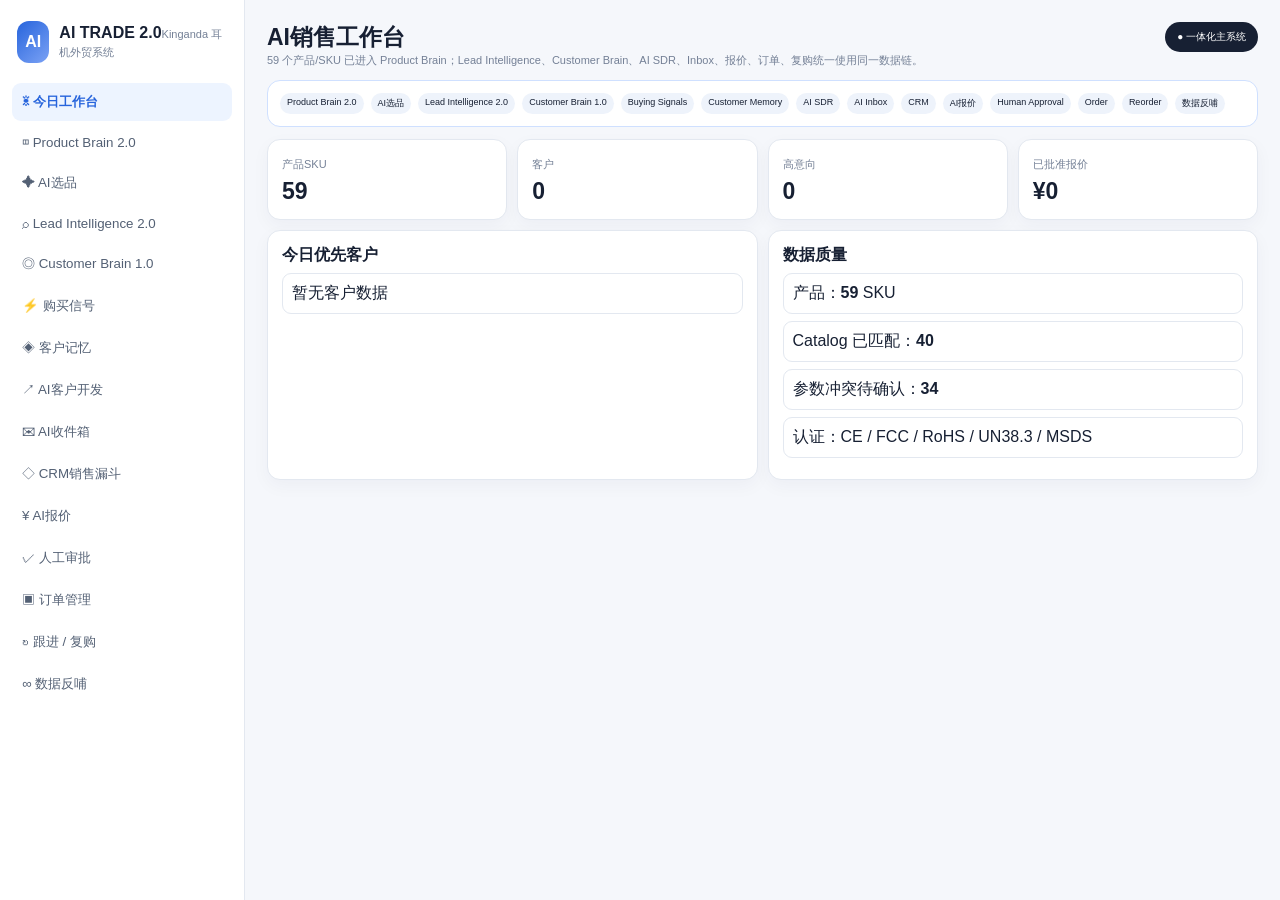
==== commit 74d2a744: "Integrate Lead Intelligence 2.0 into AI TRADE" ====
--- a/index.html
+++ b/index.html
@@ -2,7 +2,7 @@
 :root{--b:#2764dc;--g:#159668;--r:#d9534f;--o:#df861d;--bg:#f5f7fb;--ln:#e3e8f0;--t:#172033;--m:#748096}*{box-sizing:border-box}body{margin:0;font-family:Microsoft YaHei,Arial;background:var(--bg);color:var(--t)}.app{display:grid;grid-template-columns:245px 1fr;min-height:100vh}aside{background:#fff;border-right:1px solid var(--ln);padding:16px 12px;position:sticky;top:0;height:100vh;overflow:auto}.brand{display:flex;gap:10px;align-items:center;margin:5px 5px 18px}.logo{width:42px;height:42px;border-radius:12px;background:linear-gradient(135deg,#2764dc,#7ba2f5);display:grid;place-items:center;color:#fff;font-weight:900}nav button{width:100%;border:0;background:transparent;padding:10px;text-align:left;border-radius:9px;color:#536074;cursor:pointer;margin:2px 0}nav button.on,nav button:hover{background:#edf4ff;color:var(--b);font-weight:700}main{padding:22px}.page{display:none}.page.on{display:block}.top{display:flex;justify-content:space-between;gap:12px;align-items:flex-start;margin-bottom:12px}h1{font-size:23px;margin:0}.sub,small{color:var(--m);font-size:11px}.badge{background:#172033;color:#fff;border-radius:999px;padding:8px 12px;font-size:10px}.grid4{display:grid;grid-template-columns:repeat(4,1fr);gap:10px}.two{display:grid;grid-template-columns:1fr 1fr;gap:10px}.card{background:#fff;border:1px solid var(--ln);border-radius:13px;padding:14px;box-shadow:0 6px 18px #1423460a}.kpi b{display:block;font-size:23px;margin-top:6px}.flow{display:flex;gap:5px;flex-wrap:wrap;background:#fff;border:1px solid #cfe0ff;border-radius:13px;padding:11px;margin-bottom:12px}.flow span,.tag{background:#eef3fb;border-radius:999px;padding:4px 7px;font-size:9px;display:inline-block;margin:1px}.ok{background:#eaf8f1;color:#147b56}.warn{background:#fff5e8;color:#9b6519}.hot{background:#fff0ed;color:#b7472e}.btn{border:1px solid var(--b);background:var(--b);color:#fff;border-radius:8px;padding:8px 10px;cursor:pointer;font-size:11px}.btn.g{background:#fff;color:var(--b)}.btn.r{background:var(--r);border-color:var(--r)}.input{padding:8px;border:1px solid var(--ln);border-radius:8px;background:#fff}.wide{min-width:300px}.toolbar{display:flex;gap:8px;flex-wrap:wrap;margin:10px 0}table{width:100%;border-collapse:collapse;font-size:11px}th,td{padding:9px;border-bottom:1px solid #edf0f5;text-align:left;vertical-align:top}th{background:#fafbfd;color:#69758a}.wrap{overflow:auto;max-height:68vh}.item{border:1px solid var(--ln);border-radius:9px;padding:9px;margin:7px 0;background:#fff}.pipeline{display:grid;grid-template-columns:repeat(4,1fr);gap:8px}.col{background:#f9fbfe;border:1px solid var(--ln);border-radius:10px;padding:8px;min-height:160px}.deal{background:#fff;border:1px solid var(--ln);border-radius:8px;padding:7px;margin-top:6px}dialog{border:0;border-radius:15px;width:min(940px,94vw);box-shadow:0 24px 70px #0004}dialog::backdrop{background:#17203355}.modal{padding:18px}.form{display:grid;grid-template-columns:repeat(3,1fr);gap:8px}label{font-size:10px;color:var(--m)}label input,label textarea,label select{width:100%;padding:8px;border:1px solid var(--ln);border-radius:8px;margin-top:4px}.span3{grid-column:span 3}@media(max-width:1050px){.app{grid-template-columns:84px 1fr}.brand div:last-child,nav span{display:none}.grid4,.two{grid-template-columns:repeat(2,1fr)}.pipeline{grid-template-columns:repeat(2,1fr)}}@media(max-width:650px){.app{grid-template-columns:1fr}aside{position:static;height:auto}nav{display:flex;overflow:auto}.grid4,.two,.pipeline,.form{grid-template-columns:1fr}.span3{grid-column:span 1}main{padding:12px}}
 </style></head><body><div class="app"><aside><div class="brand"><div class="logo">AI</div><div><b>AI TRADE 2.0</b><small>Kinganda 耳机外贸系统</small></div></div><nav id="nav">
 <button class="on" data-p="today">☀ <span>今日工作台</span></button><button data-p="products">◫ <span>Product Brain 2.0</span></button><button data-p="selection">✦ <span>AI选品</span></button><button data-p="customers">◎ <span>Customer Brain 1.0</span></button><button data-p="signals">⚡ <span>购买信号</span></button><button data-p="memory">◈ <span>客户记忆</span></button><button data-p="sdr">↗ <span>AI客户开发</span></button><button data-p="inbox">✉ <span>AI收件箱</span></button><button data-p="crm">◇ <span>CRM销售漏斗</span></button><button data-p="quotes">¥ <span>AI报价</span></button><button data-p="approval">✓ <span>人工审批</span></button><button data-p="orders">▣ <span>订单管理</span></button><button data-p="follow">↻ <span>跟进 / 复购</span></button><button data-p="feedback">∞ <span>数据反哺</span></button></nav></aside><main>
-<section id="today" class="page on"><div class="top"><div><h1>AI销售工作台</h1><div class="sub">59 个产品/SKU 已进入 Product Brain；Customer Brain、AI SDR、Inbox、报价、订单、复购统一使用同一数据源。</div></div><div class="badge">● 一体化主系统</div></div><div class="flow"><span>Product Brain 2.0</span><span>AI选品</span><span>Customer Brain 1.0</span><span>Buying Signals</span><span>Customer Memory</span><span>AI SDR</span><span>AI Inbox</span><span>CRM</span><span>AI报价</span><span>Human Approval</span><span>Order</span><span>Reorder</span><span>数据反哺</span></div><div class="grid4" id="kpi"></div><div class="two" style="margin-top:10px"><div class="card"><b>今日优先客户</b><div id="priority"></div></div><div class="card"><b>数据质量</b><div id="quality"></div></div></div></section>
+<section id="today" class="page on"><div class="top"><div><h1>AI销售工作台</h1><div class="sub">59 个产品/SKU 已进入 Product Brain；Lead Intelligence、Customer Brain、AI SDR、Inbox、报价、订单、复购统一使用同一数据链。</div></div><div class="badge">● 一体化主系统</div></div><div class="flow"><span>Product Brain 2.0</span><span>AI选品</span><span>Lead Intelligence 2.0</span><span>Customer Brain 1.0</span><span>Buying Signals</span><span>Customer Memory</span><span>AI SDR</span><span>AI Inbox</span><span>CRM</span><span>AI报价</span><span>Human Approval</span><span>Order</span><span>Reorder</span><span>数据反哺</span></div><div class="grid4" id="kpi"></div><div class="two" style="margin-top:10px"><div class="card"><b>今日优先客户</b><div id="priority"></div></div><div class="card"><b>数据质量</b><div id="quality"></div></div></div></section>
 <section id="products" class="page"><div class="top"><div><h1>Product Brain 2.0</h1><div class="sub">报价单商业数据 + Catalog 技术数据 + CE/FCC/RoHS/UN38.3/MSDS + AI销售画像。</div></div><div class="badge" id="pcount"></div></div><div class="toolbar"><input id="ps" class="input wide" placeholder="搜索型号 / 类别 / 芯片 / 颜色" oninput="productsR()"><select id="pc" class="input" onchange="productsR()"><option value="">全部类别</option></select></div><div class="card wrap"><table><thead><tr><th>型号</th><th>类别</th><th>参考价</th><th>蓝牙/芯片</th><th>续航</th><th>AI销售画像</th><th>认证</th><th>状态</th><th></th></tr></thead><tbody id="pr"></tbody></table></div></section>
 <section id="selection" class="page"><div class="top"><div><h1>AI选品</h1><div class="sub">机会评分综合价格带、类别、资料完整度、客户匹配、RFQ、订单和复购。</div></div></div><div class="card"><table><thead><tr><th>#</th><th>型号</th><th>类别</th><th>资料完整度</th><th>客户匹配</th><th>RFQ</th><th>订单</th><th>机会分</th><th>AI建议</th></tr></thead><tbody id="sr"></tbody></table></div></section>
 <section id="customers" class="page"><div class="top"><div><h1>Customer Brain 1.0</h1><div class="sub">公司画像、决策人、产品缺口、Top 3 产品匹配、购买信号、客户记忆、成交概率和 Next Best Action。</div></div><button class="btn" onclick="openC()">+ 新增客户</button></div><div class="toolbar"><input id="cs" class="input wide" placeholder="搜索公司 / 国家 / 联系人" oninput="customersR()"></div><div class="card wrap"><table><thead><tr><th>客户</th><th>国家/渠道</th><th>决策人</th><th>产品缺口</th><th>Top 3 匹配</th><th>信号分</th><th>成交概率</th><th>Next Best Action</th><th></th></tr></thead><tbody id="cr"></tbody></table></div></section>
@@ -11,11 +11,5 @@
 <section id="inbox" class="page"><div class="top"><h1>AI收件箱</h1></div><div class="card"><select id="inC" class="input wide"></select> <input id="inMsg" class="input wide" placeholder="粘贴客户回复"> <button class="btn" onclick="inbox()">AI识别并回写</button><div id="inRes" style="margin-top:12px"></div></div></section>
 <section id="crm" class="page"><div class="top"><h1>CRM / 销售漏斗</h1></div><div id="pipe" class="pipeline"></div></section>
 <section id="quotes" class="page"><div class="top"><h1>AI报价</h1><button class="btn" onclick="newQuote()">+ 新建报价</button></div><div class="card"><table><thead><tr><th>客户</th><th>产品</th><th>数量</th><th>单价</th><th>总额</th><th>状态</th><th>操作</th></tr></thead><tbody id="qr"></tbody></table></div></section>
-<section id="approval" class="page"><div class="top"><h1>人工审批</h1></div><div id="al"></div></section>
-<section id="orders" class="page"><div class="top"><h1>订单管理</h1></div><div class="card"><table><thead><tr><th>订单号</th><th>客户</th><th>产品</th><th>数量</th><th>金额</th><th>状态</th><th>操作</th></tr></thead><tbody id="or"></tbody></table></div></section>
-<section id="follow" class="page"><div class="top"><h1>跟进 / 复购</h1></div><div class="two"><div class="card"><b>跟进任务</b><div id="ft"></div></div><div class="card"><b>复购池</b><div id="rp"></div></div></div></section>
-<section id="feedback" class="page"><div class="top"><h1>数据反哺</h1></div><div class="grid4" id="fk"></div><div class="two" style="margin-top:10px"><div class="card"><b>产品表现</b><div id="pf"></div></div><div class="card"><b>客户表现</b><div id="cf"></div></div></div></section>
-</main></div>
-<dialog id="pd"><div class="modal"><div class="top"><h1 id="pt">产品详情</h1><button class="btn g" onclick="pd.close()">关闭</button></div><div id="pdetail"></div></div></dialog>
-<dialog id="cd"><div class="modal"><div class="top"><h1>客户档案</h1><button class="btn g" onclick="cd.close()">关闭</button></div><form class="form" onsubmit="saveC(event)"><input type="hidden" id="cid"><label>公司<input id="company" required></label><label>国家<input id="country" value="墨西哥"></label><label>渠道<select id="channel"><option>Distributor</option><option>Importer</option><option>Retailer</option><option>Brand Owner</option><option>Amazon</option><option>Mercado Libre</option></select></label><label>决策人<input id="contact"></label><label>职位<input id="role" value="Buyer"></label><label>语言<input id="lang" placeholder="English / Spanish"></label><label>主营/需求<input id="need"></label><label>产品缺口<input id="gap"></label><label>ICP基础分<input id="icp" type="number" value="70" min="0" max="100"></label><label class="span3">客户记忆<textarea id="notes" rows="4"></textarea></label><div class="span3"><button class="btn" type="submit">保存客户</button></div></form></div></dialog>
-<script src="products_1.js"></script><script src="products_2.js"></script><script src="products_3.js"></script><script src="products_4.js"></script><script src="products_5.js"></script><script src="products_6.js"></script><script src="app.js"></script></body></html>+<section id="approval" class="page"><div class="top"><h1>人工审批</h1></div><div id="al"></div></section><section id="orders" class="page"><div class="top"><h1>订单管理</h1></div><div class="card"><table><thead><tr><th>订单号</th><th>客户</th><th>产品</th><th>数量</th><th>金额</th><th>状态</th><th>操作</th></tr></thead><tbody id="or"></tbody></table></div></section><section id="follow" class="page"><div class="top"><h1>跟进 / 复购</h1></div><div class="two"><div class="card"><b>跟进任务</b><div id="ft"></div></div><div class="card"><b>复购池</b><div id="rp"></div></div></div></section><section id="feedback" class="page"><div class="top"><h1>数据反哺</h1></div><div class="grid4" id="fk"></div><div class="two" style="margin-top:10px"><div class="card"><b>产品表现</b><div id="pf"></div></div><div class="card"><b>客户表现</b><div id="cf"></div></div></div></section>
+</main></div><dialog id="pd"><div class="modal"><div class="top"><h1 id="pt">产品详情</h1><button class="btn g" onclick="pd.close()">关闭</button></div><div id="pdetail"></div></div></dialog><dialog id="cd"><div class="modal"><div class="top"><h1>客户档案</h1><button class="btn g" onclick="cd.close()">关闭</button></div><form class="form" onsubmit="saveC(event)"><input type="hidden" id="cid"><label>公司<input id="company" required></label><label>国家<input id="country" value="墨西哥"></label><label>渠道<select id="channel"><option>Distributor</option><option>Importer</option><option>Retailer</option><option>Brand Owner</option><option>Amazon</option><option>Mercado Libre</option></select></label><label>决策人<input id="contact"></label><label>职位<input id="role" value="Buyer"></label><label>语言<input id="lang" placeholder="English / Spanish"></label><label>主营/需求<input id="need"></label><label>产品缺口<input id="gap"></label><label>ICP基础分<input id="icp" type="number" value="70" min="0" max="100"></label><label class="span3">客户记忆<textarea id="notes" rows="4"></textarea></label><div class="span3"><button class="btn" type="submit">保存客户</button></div></form></div></dialog><script src="products_1.js"></script><script src="products_2.js"></script><script src="products_3.js"></script><script src="products_4.js"></script><script src="products_5.js"></script><script src="products_6.js"></script><script src="app.js"></script><script src="lead_intelligence.js"></script></body></html>
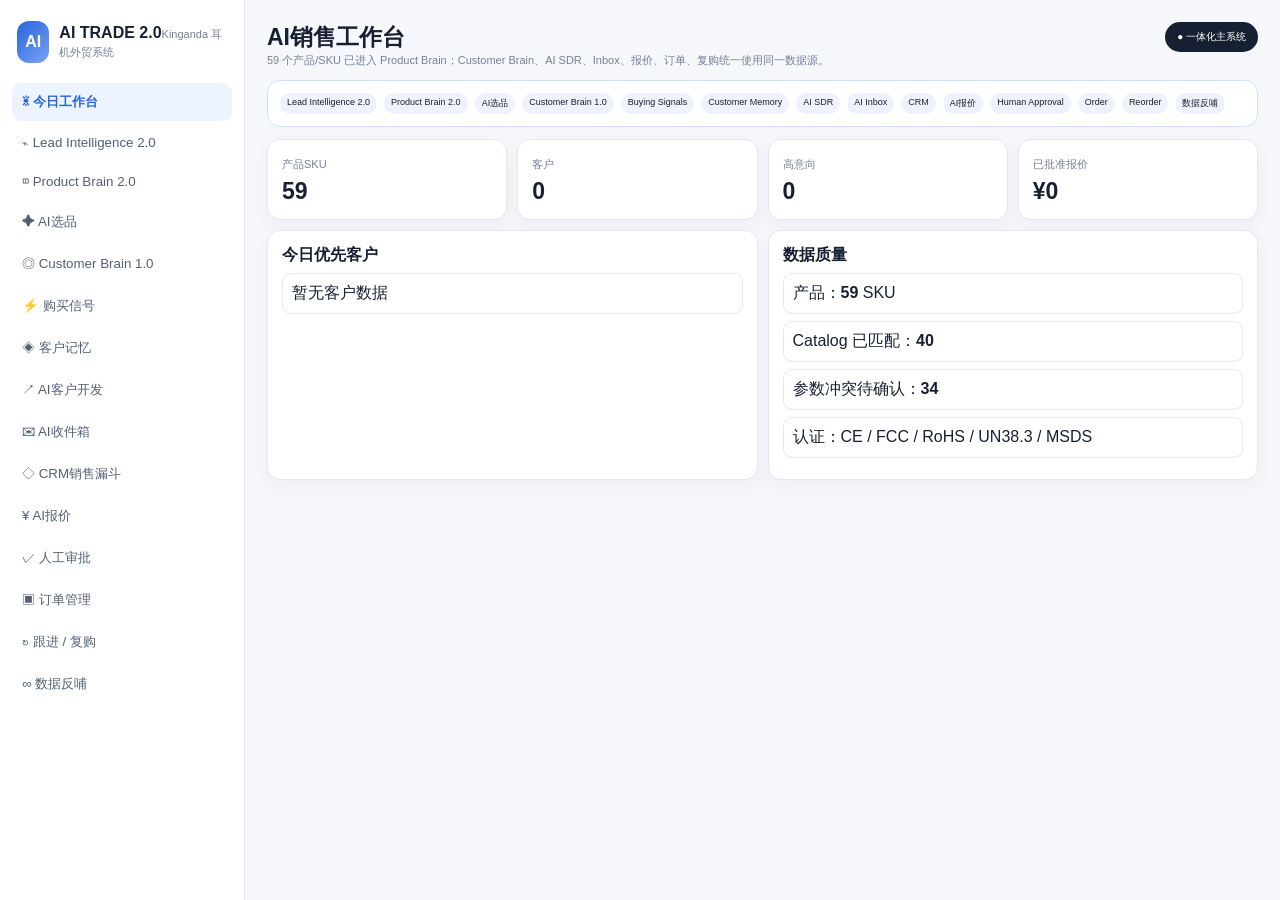
==== commit bf6f31cb: "Add Lusha RocketReach and public web lead sources" ====
--- a/index.html
+++ b/index.html
@@ -1,8 +1,9 @@
 <!doctype html><html lang="zh-CN"><head><meta charset="utf-8"><meta name="viewport" content="width=device-width,initial-scale=1"><title>AI TRADE 2.0 · 一体化耳机外贸系统</title><style>
 :root{--b:#2764dc;--g:#159668;--r:#d9534f;--o:#df861d;--bg:#f5f7fb;--ln:#e3e8f0;--t:#172033;--m:#748096}*{box-sizing:border-box}body{margin:0;font-family:Microsoft YaHei,Arial;background:var(--bg);color:var(--t)}.app{display:grid;grid-template-columns:245px 1fr;min-height:100vh}aside{background:#fff;border-right:1px solid var(--ln);padding:16px 12px;position:sticky;top:0;height:100vh;overflow:auto}.brand{display:flex;gap:10px;align-items:center;margin:5px 5px 18px}.logo{width:42px;height:42px;border-radius:12px;background:linear-gradient(135deg,#2764dc,#7ba2f5);display:grid;place-items:center;color:#fff;font-weight:900}nav button{width:100%;border:0;background:transparent;padding:10px;text-align:left;border-radius:9px;color:#536074;cursor:pointer;margin:2px 0}nav button.on,nav button:hover{background:#edf4ff;color:var(--b);font-weight:700}main{padding:22px}.page{display:none}.page.on{display:block}.top{display:flex;justify-content:space-between;gap:12px;align-items:flex-start;margin-bottom:12px}h1{font-size:23px;margin:0}.sub,small{color:var(--m);font-size:11px}.badge{background:#172033;color:#fff;border-radius:999px;padding:8px 12px;font-size:10px}.grid4{display:grid;grid-template-columns:repeat(4,1fr);gap:10px}.two{display:grid;grid-template-columns:1fr 1fr;gap:10px}.card{background:#fff;border:1px solid var(--ln);border-radius:13px;padding:14px;box-shadow:0 6px 18px #1423460a}.kpi b{display:block;font-size:23px;margin-top:6px}.flow{display:flex;gap:5px;flex-wrap:wrap;background:#fff;border:1px solid #cfe0ff;border-radius:13px;padding:11px;margin-bottom:12px}.flow span,.tag{background:#eef3fb;border-radius:999px;padding:4px 7px;font-size:9px;display:inline-block;margin:1px}.ok{background:#eaf8f1;color:#147b56}.warn{background:#fff5e8;color:#9b6519}.hot{background:#fff0ed;color:#b7472e}.btn{border:1px solid var(--b);background:var(--b);color:#fff;border-radius:8px;padding:8px 10px;cursor:pointer;font-size:11px}.btn.g{background:#fff;color:var(--b)}.btn.r{background:var(--r);border-color:var(--r)}.input{padding:8px;border:1px solid var(--ln);border-radius:8px;background:#fff}.wide{min-width:300px}.toolbar{display:flex;gap:8px;flex-wrap:wrap;margin:10px 0}table{width:100%;border-collapse:collapse;font-size:11px}th,td{padding:9px;border-bottom:1px solid #edf0f5;text-align:left;vertical-align:top}th{background:#fafbfd;color:#69758a}.wrap{overflow:auto;max-height:68vh}.item{border:1px solid var(--ln);border-radius:9px;padding:9px;margin:7px 0;background:#fff}.pipeline{display:grid;grid-template-columns:repeat(4,1fr);gap:8px}.col{background:#f9fbfe;border:1px solid var(--ln);border-radius:10px;padding:8px;min-height:160px}.deal{background:#fff;border:1px solid var(--ln);border-radius:8px;padding:7px;margin-top:6px}dialog{border:0;border-radius:15px;width:min(940px,94vw);box-shadow:0 24px 70px #0004}dialog::backdrop{background:#17203355}.modal{padding:18px}.form{display:grid;grid-template-columns:repeat(3,1fr);gap:8px}label{font-size:10px;color:var(--m)}label input,label textarea,label select{width:100%;padding:8px;border:1px solid var(--ln);border-radius:8px;margin-top:4px}.span3{grid-column:span 3}@media(max-width:1050px){.app{grid-template-columns:84px 1fr}.brand div:last-child,nav span{display:none}.grid4,.two{grid-template-columns:repeat(2,1fr)}.pipeline{grid-template-columns:repeat(2,1fr)}}@media(max-width:650px){.app{grid-template-columns:1fr}aside{position:static;height:auto}nav{display:flex;overflow:auto}.grid4,.two,.pipeline,.form{grid-template-columns:1fr}.span3{grid-column:span 1}main{padding:12px}}
 </style></head><body><div class="app"><aside><div class="brand"><div class="logo">AI</div><div><b>AI TRADE 2.0</b><small>Kinganda 耳机外贸系统</small></div></div><nav id="nav">
-<button class="on" data-p="today">☀ <span>今日工作台</span></button><button data-p="products">◫ <span>Product Brain 2.0</span></button><button data-p="selection">✦ <span>AI选品</span></button><button data-p="customers">◎ <span>Customer Brain 1.0</span></button><button data-p="signals">⚡ <span>购买信号</span></button><button data-p="memory">◈ <span>客户记忆</span></button><button data-p="sdr">↗ <span>AI客户开发</span></button><button data-p="inbox">✉ <span>AI收件箱</span></button><button data-p="crm">◇ <span>CRM销售漏斗</span></button><button data-p="quotes">¥ <span>AI报价</span></button><button data-p="approval">✓ <span>人工审批</span></button><button data-p="orders">▣ <span>订单管理</span></button><button data-p="follow">↻ <span>跟进 / 复购</span></button><button data-p="feedback">∞ <span>数据反哺</span></button></nav></aside><main>
-<section id="today" class="page on"><div class="top"><div><h1>AI销售工作台</h1><div class="sub">59 个产品/SKU 已进入 Product Brain；Lead Intelligence、Customer Brain、AI SDR、Inbox、报价、订单、复购统一使用同一数据链。</div></div><div class="badge">● 一体化主系统</div></div><div class="flow"><span>Product Brain 2.0</span><span>AI选品</span><span>Lead Intelligence 2.0</span><span>Customer Brain 1.0</span><span>Buying Signals</span><span>Customer Memory</span><span>AI SDR</span><span>AI Inbox</span><span>CRM</span><span>AI报价</span><span>Human Approval</span><span>Order</span><span>Reorder</span><span>数据反哺</span></div><div class="grid4" id="kpi"></div><div class="two" style="margin-top:10px"><div class="card"><b>今日优先客户</b><div id="priority"></div></div><div class="card"><b>数据质量</b><div id="quality"></div></div></div></section>
+<button class="on" data-p="today">☀ <span>今日工作台</span></button><button data-p="leads">⌁ <span>Lead Intelligence 2.0</span></button><button data-p="products">◫ <span>Product Brain 2.0</span></button><button data-p="selection">✦ <span>AI选品</span></button><button data-p="customers">◎ <span>Customer Brain 1.0</span></button><button data-p="signals">⚡ <span>购买信号</span></button><button data-p="memory">◈ <span>客户记忆</span></button><button data-p="sdr">↗ <span>AI客户开发</span></button><button data-p="inbox">✉ <span>AI收件箱</span></button><button data-p="crm">◇ <span>CRM销售漏斗</span></button><button data-p="quotes">¥ <span>AI报价</span></button><button data-p="approval">✓ <span>人工审批</span></button><button data-p="orders">▣ <span>订单管理</span></button><button data-p="follow">↻ <span>跟进 / 复购</span></button><button data-p="feedback">∞ <span>数据反哺</span></button></nav></aside><main>
+<section id="today" class="page on"><div class="top"><div><h1>AI销售工作台</h1><div class="sub">59 个产品/SKU 已进入 Product Brain；Customer Brain、AI SDR、Inbox、报价、订单、复购统一使用同一数据源。</div></div><div class="badge">● 一体化主系统</div></div><div class="flow"><span>Lead Intelligence 2.0</span><span>Product Brain 2.0</span><span>AI选品</span><span>Customer Brain 1.0</span><span>Buying Signals</span><span>Customer Memory</span><span>AI SDR</span><span>AI Inbox</span><span>CRM</span><span>AI报价</span><span>Human Approval</span><span>Order</span><span>Reorder</span><span>数据反哺</span></div><div class="grid4" id="kpi"></div><div class="two" style="margin-top:10px"><div class="card"><b>今日优先客户</b><div id="priority"></div></div><div class="card"><b>数据质量</b><div id="quality"></div></div></div></section>
+<section id="leads" class="page"><div class="top"><div><h1>Lead Intelligence 2.0</h1><div class="sub">多源客户发现：Apollo / Lusha / RocketReach / Public Web → 去重 → ICP评分 → 决策人识别 → 自动进入 Customer Brain。</div></div><div class="badge">● Multi-source</div></div><div class="grid4" id="sourceCards"></div><div class="two" style="margin-top:10px"><div class="card"><b>候选客户池</b><div class="toolbar"><input id="leadImport" class="input wide" placeholder="粘贴 CSV / TSV / JSON 客户数据"><button class="btn" onclick="importLeads()">导入候选</button><button class="btn g" onclick="autoPromoteLeads()">自动进 Customer Brain</button></div><div class="wrap"><table><thead><tr><th>公司</th><th>来源</th><th>国家</th><th>渠道</th><th>决策人</th><th>ICP</th><th>推荐产品</th><th>状态</th></tr></thead><tbody id="leadRows"></tbody></table></div></div><div class="card"><b>自动进客规则</b><div class="item">ICP ≥ 70 → 自动进入 Customer Brain</div><div class="item">公司域名 + 公司名 + 决策人邮箱 → 三层去重</div><div class="item">Owner / CEO / Purchasing / Buyer / Product Manager 优先</div><div class="item">墨西哥优先；后续扩展巴西、南非、美国</div><div class="item">进入 Customer Brain 后立即执行 Top 3 产品匹配</div></div></div></section>
 <section id="products" class="page"><div class="top"><div><h1>Product Brain 2.0</h1><div class="sub">报价单商业数据 + Catalog 技术数据 + CE/FCC/RoHS/UN38.3/MSDS + AI销售画像。</div></div><div class="badge" id="pcount"></div></div><div class="toolbar"><input id="ps" class="input wide" placeholder="搜索型号 / 类别 / 芯片 / 颜色" oninput="productsR()"><select id="pc" class="input" onchange="productsR()"><option value="">全部类别</option></select></div><div class="card wrap"><table><thead><tr><th>型号</th><th>类别</th><th>参考价</th><th>蓝牙/芯片</th><th>续航</th><th>AI销售画像</th><th>认证</th><th>状态</th><th></th></tr></thead><tbody id="pr"></tbody></table></div></section>
 <section id="selection" class="page"><div class="top"><div><h1>AI选品</h1><div class="sub">机会评分综合价格带、类别、资料完整度、客户匹配、RFQ、订单和复购。</div></div></div><div class="card"><table><thead><tr><th>#</th><th>型号</th><th>类别</th><th>资料完整度</th><th>客户匹配</th><th>RFQ</th><th>订单</th><th>机会分</th><th>AI建议</th></tr></thead><tbody id="sr"></tbody></table></div></section>
 <section id="customers" class="page"><div class="top"><div><h1>Customer Brain 1.0</h1><div class="sub">公司画像、决策人、产品缺口、Top 3 产品匹配、购买信号、客户记忆、成交概率和 Next Best Action。</div></div><button class="btn" onclick="openC()">+ 新增客户</button></div><div class="toolbar"><input id="cs" class="input wide" placeholder="搜索公司 / 国家 / 联系人" oninput="customersR()"></div><div class="card wrap"><table><thead><tr><th>客户</th><th>国家/渠道</th><th>决策人</th><th>产品缺口</th><th>Top 3 匹配</th><th>信号分</th><th>成交概率</th><th>Next Best Action</th><th></th></tr></thead><tbody id="cr"></tbody></table></div></section>
@@ -11,5 +12,11 @@
 <section id="inbox" class="page"><div class="top"><h1>AI收件箱</h1></div><div class="card"><select id="inC" class="input wide"></select> <input id="inMsg" class="input wide" placeholder="粘贴客户回复"> <button class="btn" onclick="inbox()">AI识别并回写</button><div id="inRes" style="margin-top:12px"></div></div></section>
 <section id="crm" class="page"><div class="top"><h1>CRM / 销售漏斗</h1></div><div id="pipe" class="pipeline"></div></section>
 <section id="quotes" class="page"><div class="top"><h1>AI报价</h1><button class="btn" onclick="newQuote()">+ 新建报价</button></div><div class="card"><table><thead><tr><th>客户</th><th>产品</th><th>数量</th><th>单价</th><th>总额</th><th>状态</th><th>操作</th></tr></thead><tbody id="qr"></tbody></table></div></section>
-<section id="approval" class="page"><div class="top"><h1>人工审批</h1></div><div id="al"></div></section><section id="orders" class="page"><div class="top"><h1>订单管理</h1></div><div class="card"><table><thead><tr><th>订单号</th><th>客户</th><th>产品</th><th>数量</th><th>金额</th><th>状态</th><th>操作</th></tr></thead><tbody id="or"></tbody></table></div></section><section id="follow" class="page"><div class="top"><h1>跟进 / 复购</h1></div><div class="two"><div class="card"><b>跟进任务</b><div id="ft"></div></div><div class="card"><b>复购池</b><div id="rp"></div></div></div></section><section id="feedback" class="page"><div class="top"><h1>数据反哺</h1></div><div class="grid4" id="fk"></div><div class="two" style="margin-top:10px"><div class="card"><b>产品表现</b><div id="pf"></div></div><div class="card"><b>客户表现</b><div id="cf"></div></div></div></section>
-</main></div><dialog id="pd"><div class="modal"><div class="top"><h1 id="pt">产品详情</h1><button class="btn g" onclick="pd.close()">关闭</button></div><div id="pdetail"></div></div></dialog><dialog id="cd"><div class="modal"><div class="top"><h1>客户档案</h1><button class="btn g" onclick="cd.close()">关闭</button></div><form class="form" onsubmit="saveC(event)"><input type="hidden" id="cid"><label>公司<input id="company" required></label><label>国家<input id="country" value="墨西哥"></label><label>渠道<select id="channel"><option>Distributor</option><option>Importer</option><option>Retailer</option><option>Brand Owner</option><option>Amazon</option><option>Mercado Libre</option></select></label><label>决策人<input id="contact"></label><label>职位<input id="role" value="Buyer"></label><label>语言<input id="lang" placeholder="English / Spanish"></label><label>主营/需求<input id="need"></label><label>产品缺口<input id="gap"></label><label>ICP基础分<input id="icp" type="number" value="70" min="0" max="100"></label><label class="span3">客户记忆<textarea id="notes" rows="4"></textarea></label><div class="span3"><button class="btn" type="submit">保存客户</button></div></form></div></dialog><script src="products_1.js"></script><script src="products_2.js"></script><script src="products_3.js"></script><script src="products_4.js"></script><script src="products_5.js"></script><script src="products_6.js"></script><script src="app.js"></script><script src="lead_intelligence.js"></script></body></html>+<section id="approval" class="page"><div class="top"><h1>人工审批</h1></div><div id="al"></div></section>
+<section id="orders" class="page"><div class="top"><h1>订单管理</h1></div><div class="card"><table><thead><tr><th>订单号</th><th>客户</th><th>产品</th><th>数量</th><th>金额</th><th>状态</th><th>操作</th></tr></thead><tbody id="or"></tbody></table></div></section>
+<section id="follow" class="page"><div class="top"><h1>跟进 / 复购</h1></div><div class="two"><div class="card"><b>跟进任务</b><div id="ft"></div></div><div class="card"><b>复购池</b><div id="rp"></div></div></div></section>
+<section id="feedback" class="page"><div class="top"><h1>数据反哺</h1></div><div class="grid4" id="fk"></div><div class="two" style="margin-top:10px"><div class="card"><b>产品表现</b><div id="pf"></div></div><div class="card"><b>客户表现</b><div id="cf"></div></div></div></section>
+</main></div>
+<dialog id="pd"><div class="modal"><div class="top"><h1 id="pt">产品详情</h1><button class="btn g" onclick="pd.close()">关闭</button></div><div id="pdetail"></div></div></dialog>
+<dialog id="cd"><div class="modal"><div class="top"><h1>客户档案</h1><button class="btn g" onclick="cd.close()">关闭</button></div><form class="form" onsubmit="saveC(event)"><input type="hidden" id="cid"><label>公司<input id="company" required></label><label>国家<input id="country" value="墨西哥"></label><label>渠道<select id="channel"><option>Distributor</option><option>Importer</option><option>Retailer</option><option>Brand Owner</option><option>Amazon</option><option>Mercado Libre</option></select></label><label>决策人<input id="contact"></label><label>职位<input id="role" value="Buyer"></label><label>语言<input id="lang" placeholder="English / Spanish"></label><label>主营/需求<input id="need"></label><label>产品缺口<input id="gap"></label><label>ICP基础分<input id="icp" type="number" value="70" min="0" max="100"></label><label class="span3">客户记忆<textarea id="notes" rows="4"></textarea></label><div class="span3"><button class="btn" type="submit">保存客户</button></div></form></div></dialog>
+<script src="products_1.js"></script><script src="products_2.js"></script><script src="products_3.js"></script><script src="products_4.js"></script><script src="products_5.js"></script><script src="products_6.js"></script><script src="app.js"></script></body></html>
